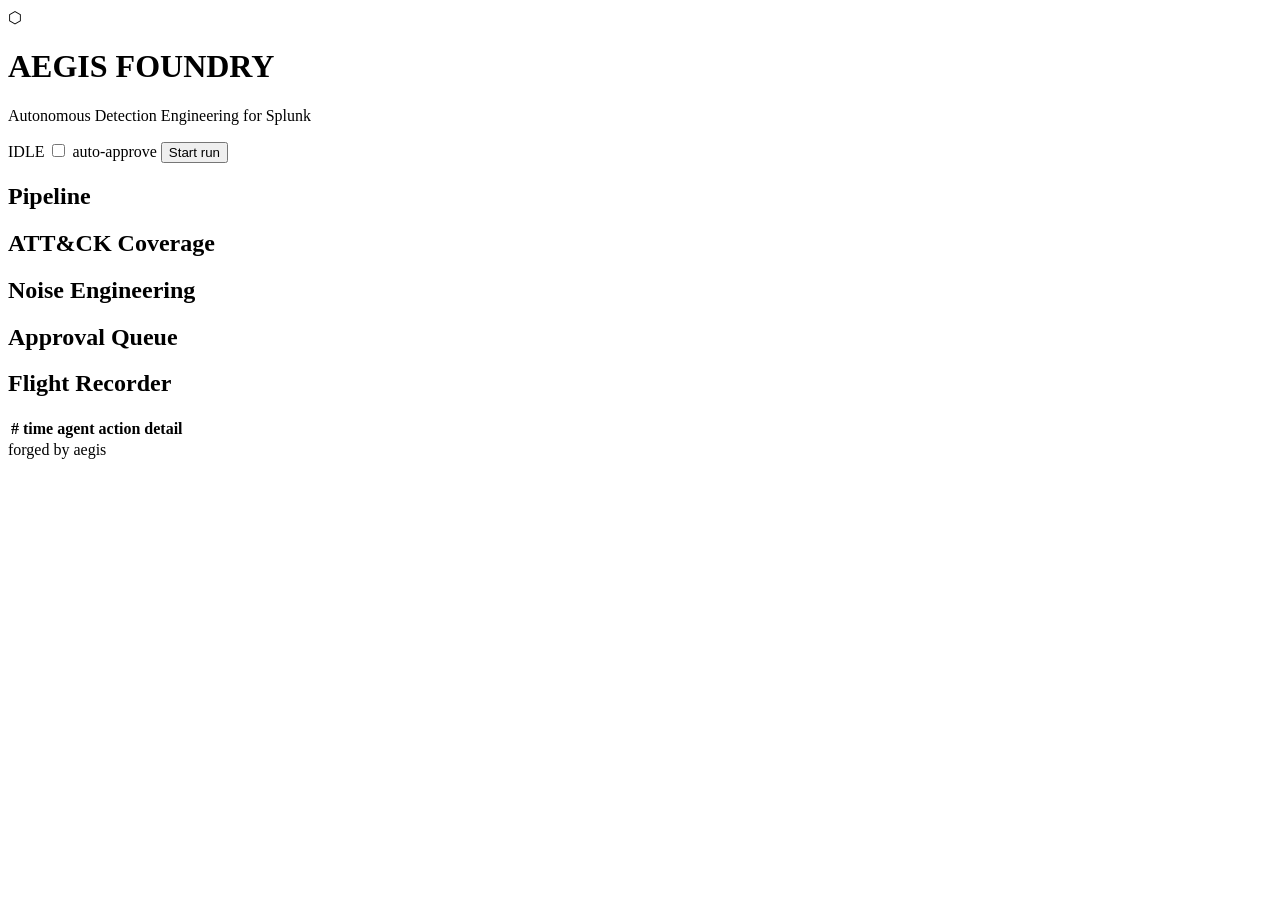
==== aegis_foundry/web/static/index.html @ c458eabd "Add web console, browser-based approvals, and Devpost submission kit - aegis-foundry ui: stdlib-only" ====
<!DOCTYPE html>
<html lang="en">
<head>
<meta charset="utf-8">
<meta name="viewport" content="width=device-width, initial-scale=1">
<title>Aegis Foundry — Detection Engineering Console</title>
<link rel="icon" href="data:,">
<link rel="stylesheet" href="/static/style.css">
</head>
<body>

<header class="topbar">
  <div class="brand">
    <span class="glyph" aria-hidden="true">&#x2B21;</span>
    <div class="brand-text">
      <h1>AEGIS FOUNDRY</h1>
      <p class="subtitle">Autonomous Detection Engineering for Splunk</p>
    </div>
  </div>
  <div class="topbar-controls">
    <span id="stage-indicator" class="stage-indicator" hidden></span>
    <span id="mode-pill" class="pill pill-idle">IDLE</span>
    <label class="check" for="auto-approve">
      <input type="checkbox" id="auto-approve"> auto-approve
    </label>
    <button type="button" id="start-run" class="btn btn-primary">Start run</button>
  </div>
</header>

<main class="layout">

  <section class="col-main">

    <section class="panel" id="panel-pipeline" aria-label="Pipeline">
      <div class="panel-head">
        <h2>Pipeline</h2>
        <span id="pipeline-run" class="panel-tag mono"></span>
      </div>
      <ol id="stepper" class="stepper"></ol>
    </section>

    <section class="panel" id="panel-coverage" aria-label="ATT&amp;CK Coverage">
      <div class="panel-head">
        <h2>ATT&amp;CK Coverage</h2>
      </div>
      <div id="coverage-cards" class="coverage-grid"></div>
    </section>

    <section class="panel" id="panel-noise" aria-label="Noise Engineering">
      <div class="panel-head">
        <h2>Noise Engineering</h2>
      </div>
      <div id="noise-chart" class="noise-wrap"></div>
    </section>

  </section>

  <aside class="col-side">

    <section class="panel" id="panel-approvals" aria-label="Approval queue">
      <div class="panel-head">
        <h2>Approval Queue</h2>
        <span id="approval-count" class="count-chip" hidden></span>
      </div>
      <div id="approval-cards" class="approval-list"></div>
    </section>

    <section class="panel" id="panel-flight" aria-label="Flight recorder">
      <div class="panel-head">
        <h2>Flight Recorder</h2>
        <span id="flight-live" class="live-dot" hidden>&#9679; live</span>
      </div>
      <table class="flight-table">
        <thead>
          <tr><th class="ft-seq">#</th><th class="ft-time">time</th><th>agent</th><th>action</th><th>detail</th></tr>
        </thead>
        <tbody id="flight-body"></tbody>
      </table>
    </section>

  </aside>

</main>

<footer class="footer">
  <div id="run-summary" class="run-summary"></div>
  <div class="footer-brand">forged by aegis</div>
</footer>

<div id="toasts" class="toasts" aria-live="polite"></div>

<script src="/static/app.js"></script>
</body>
</html>
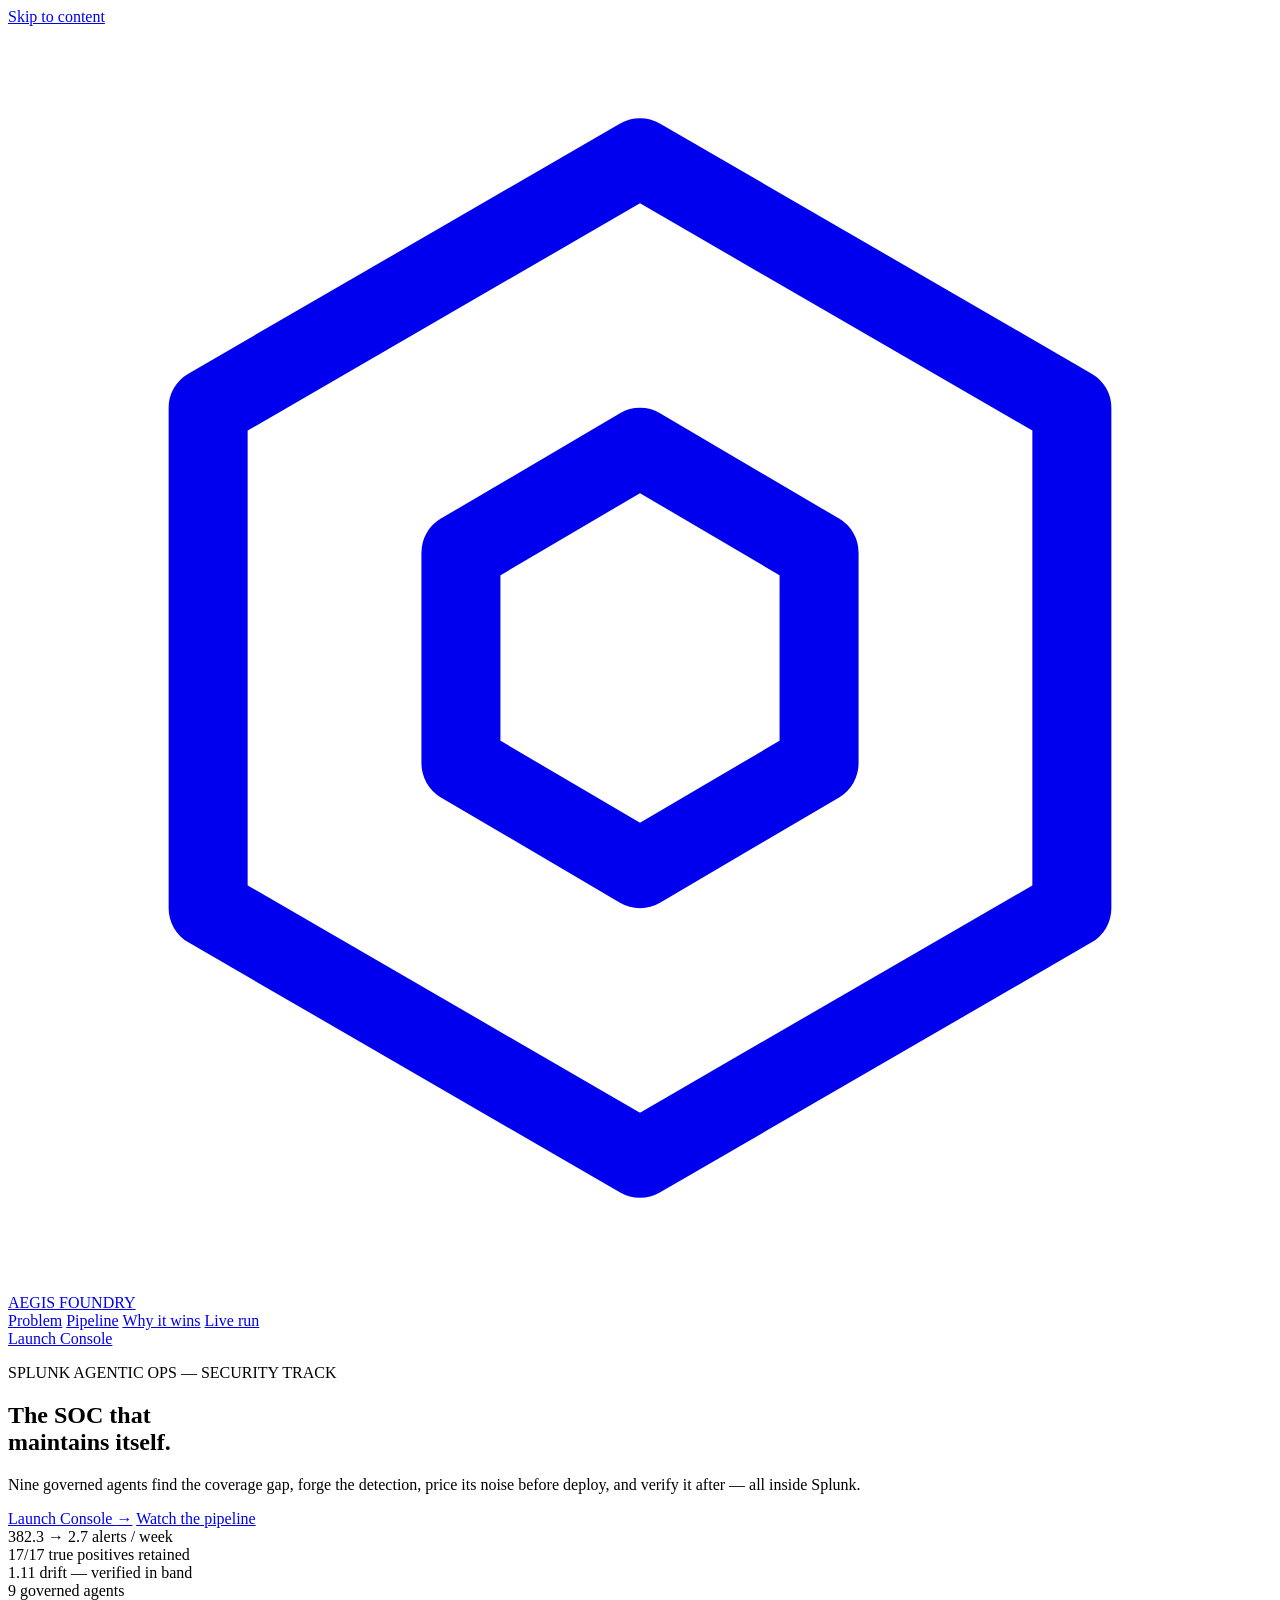
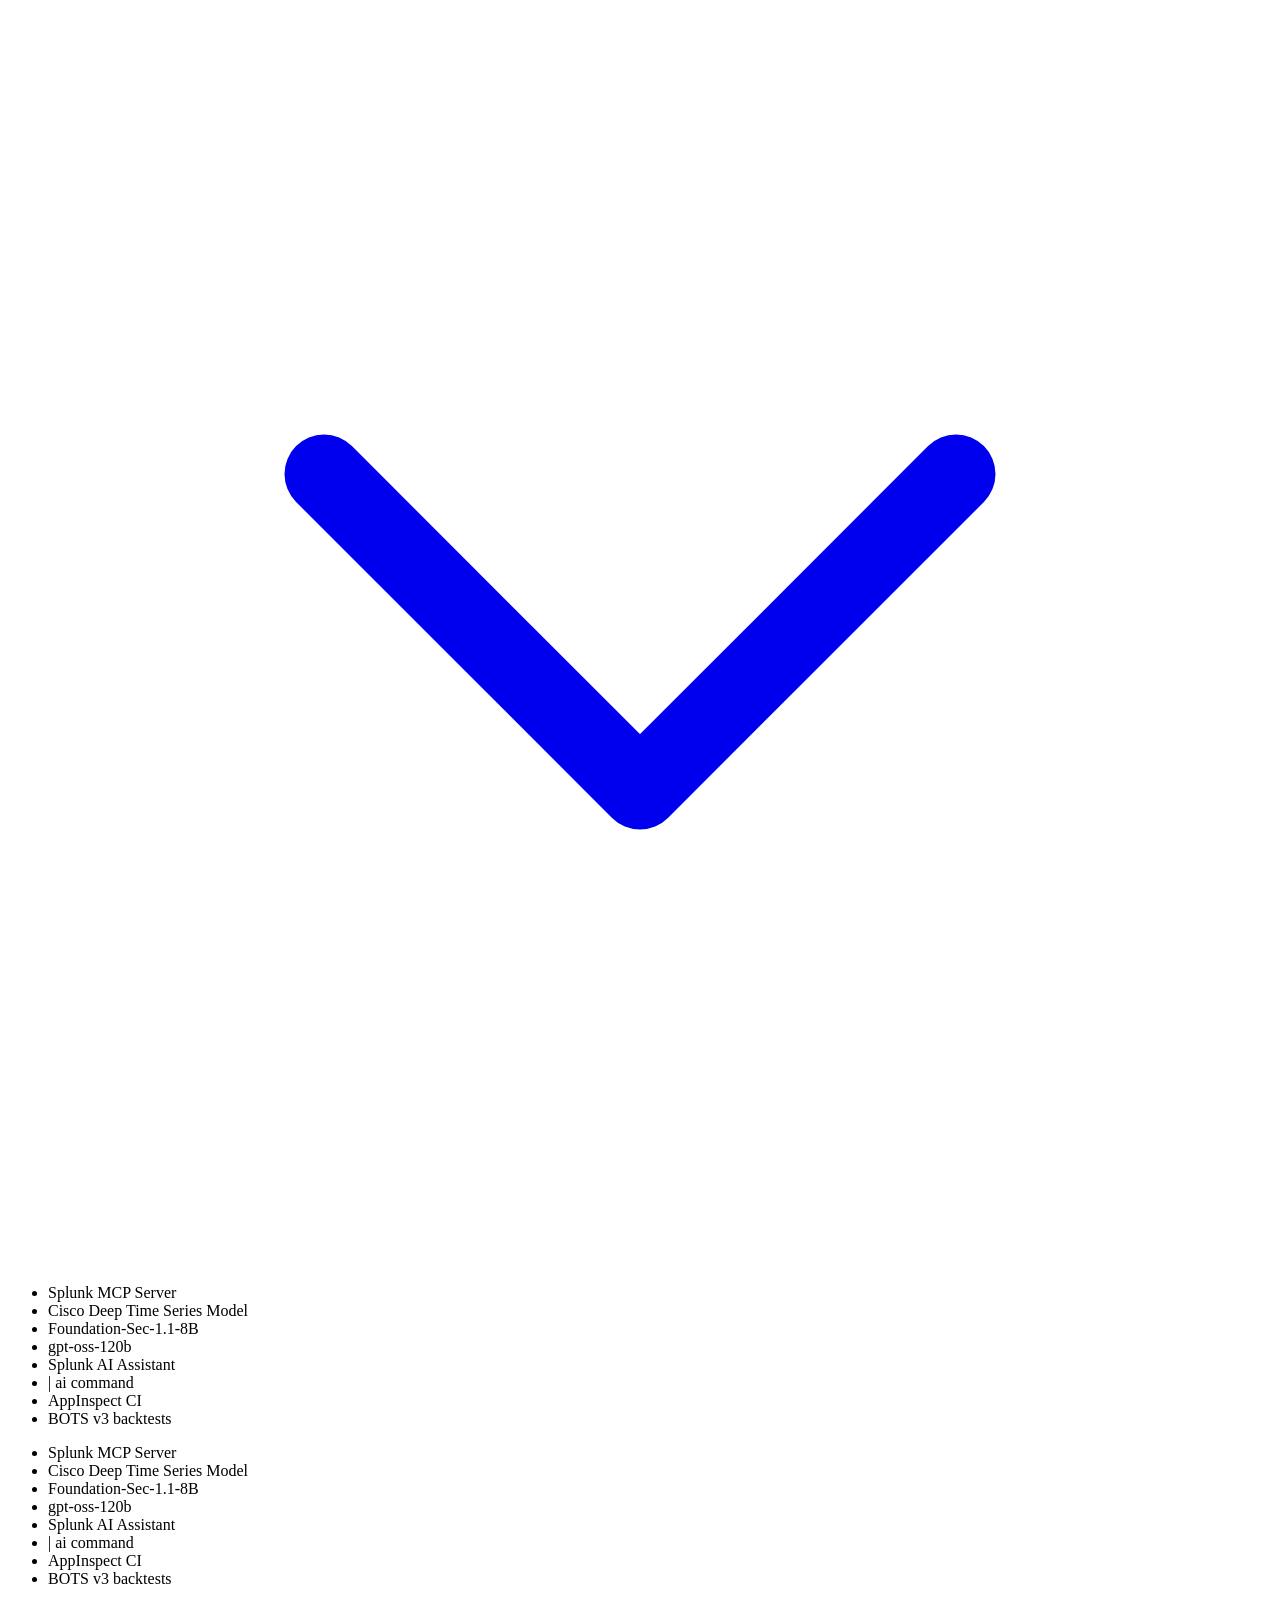
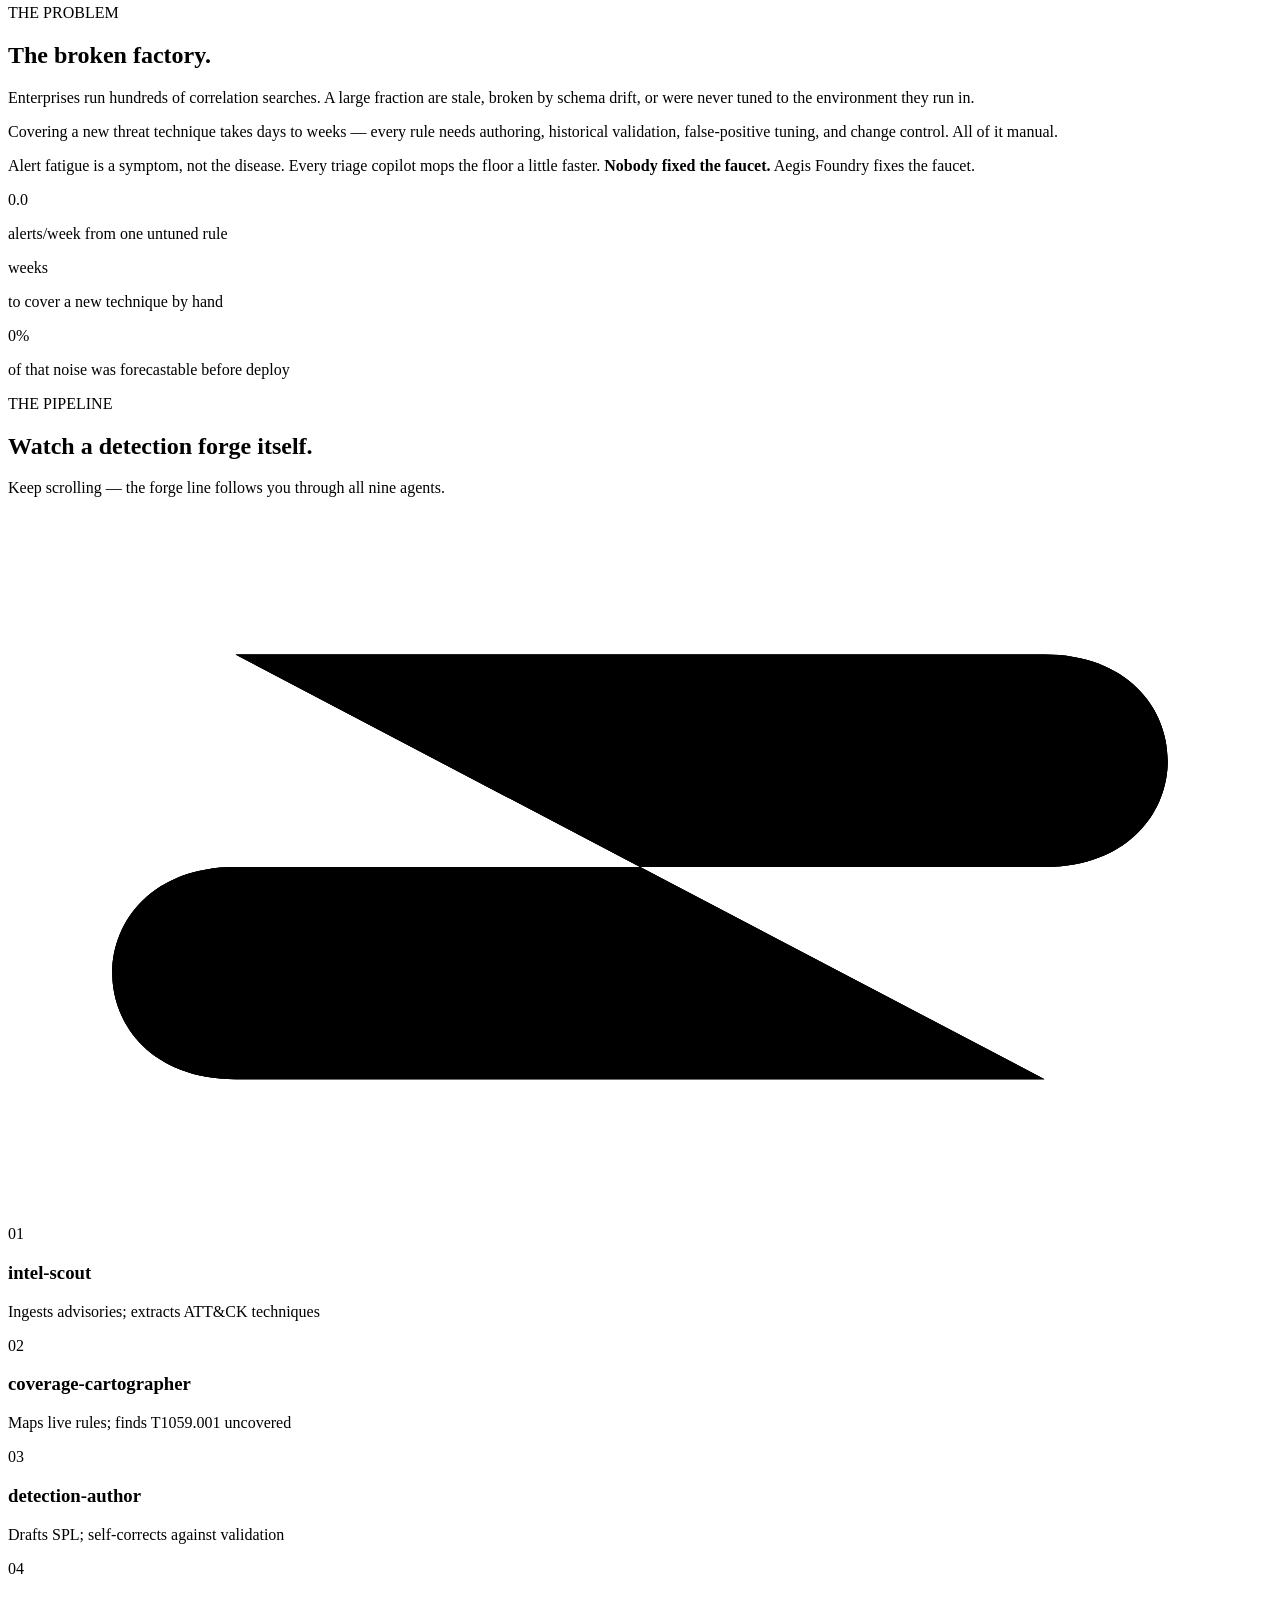
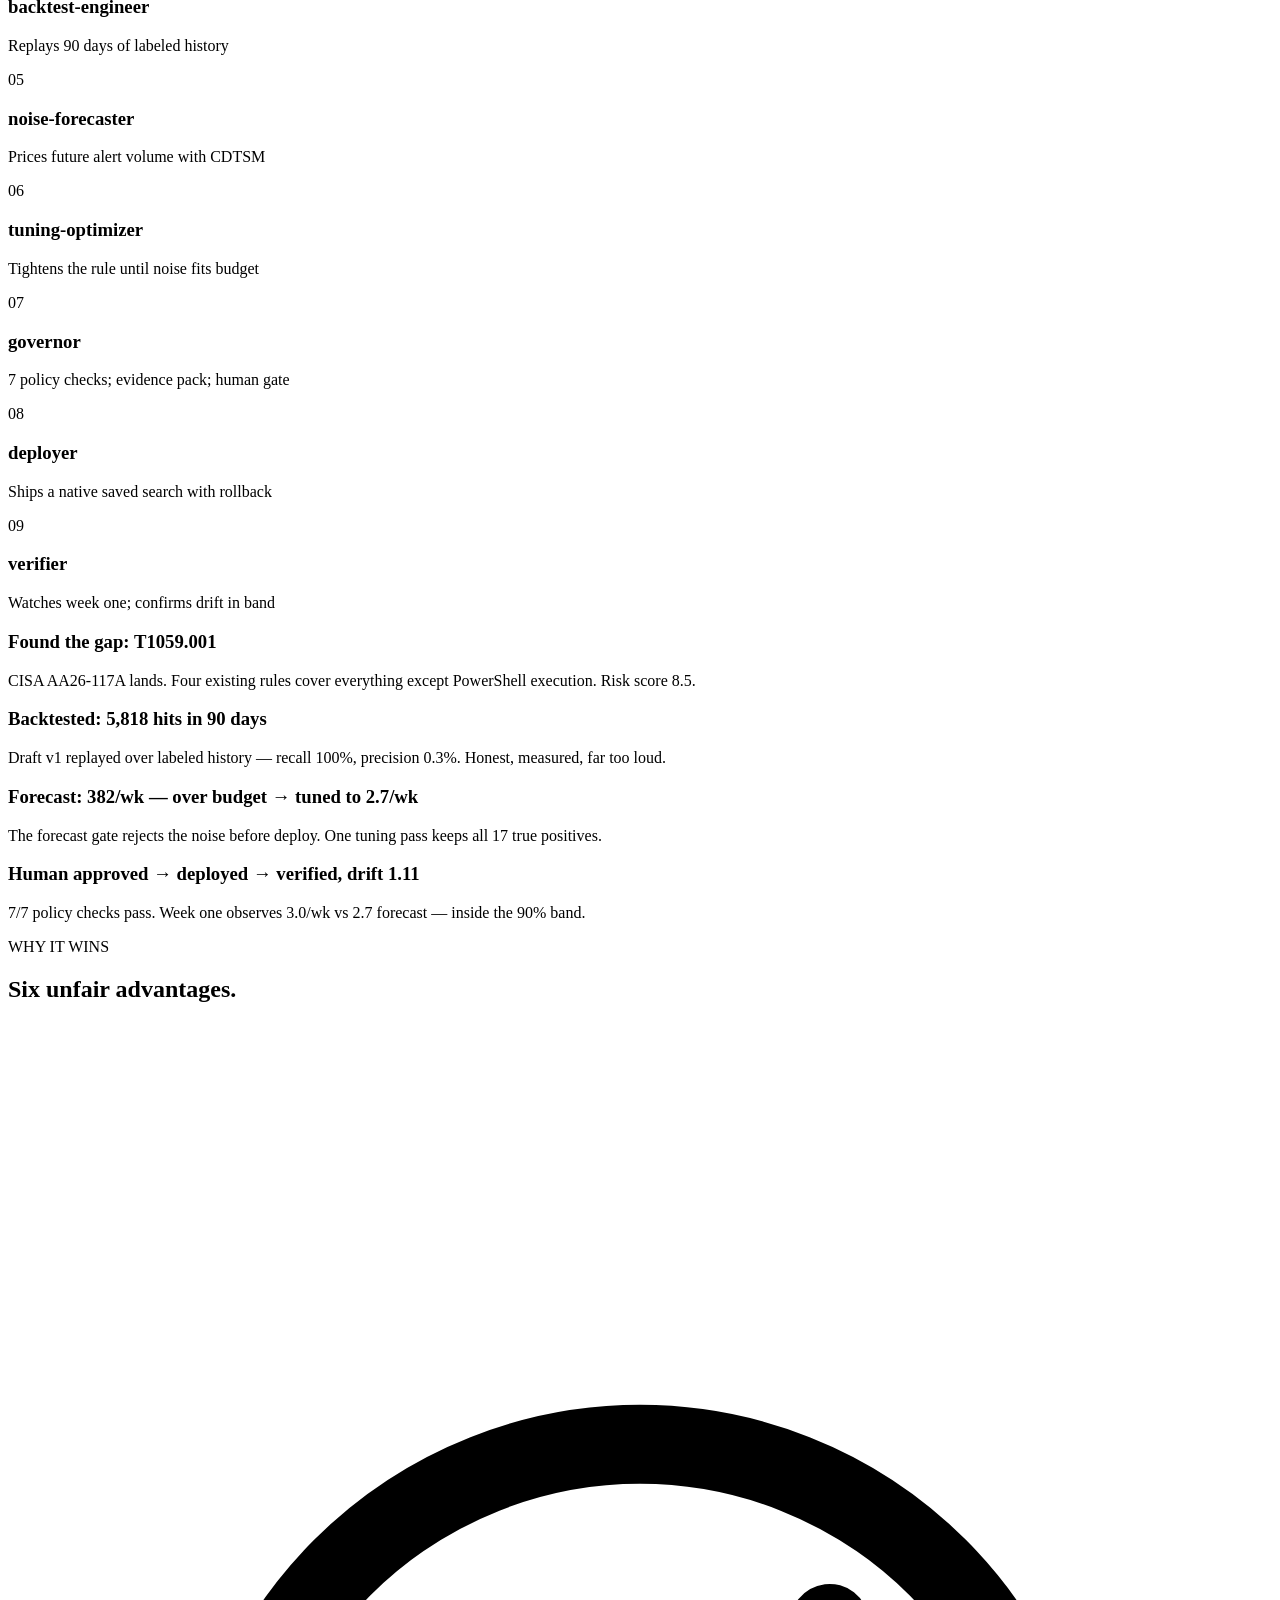
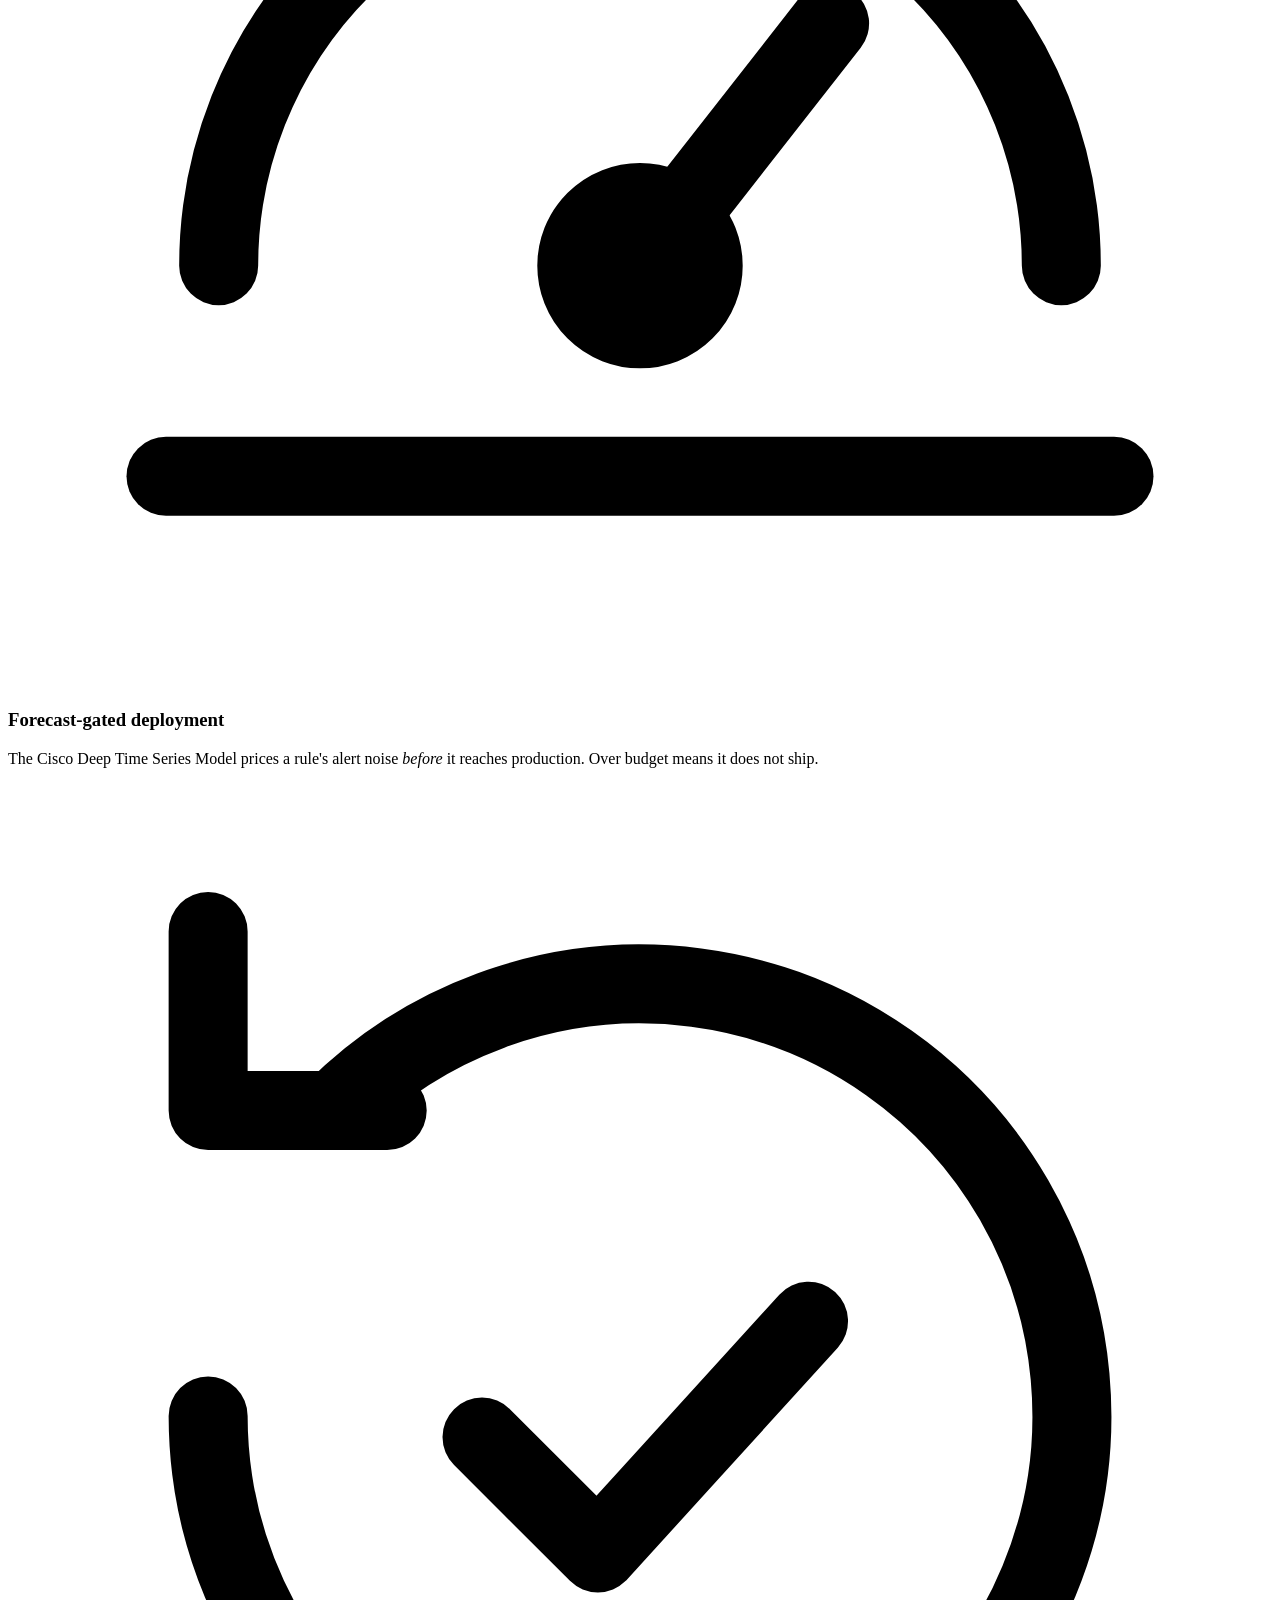
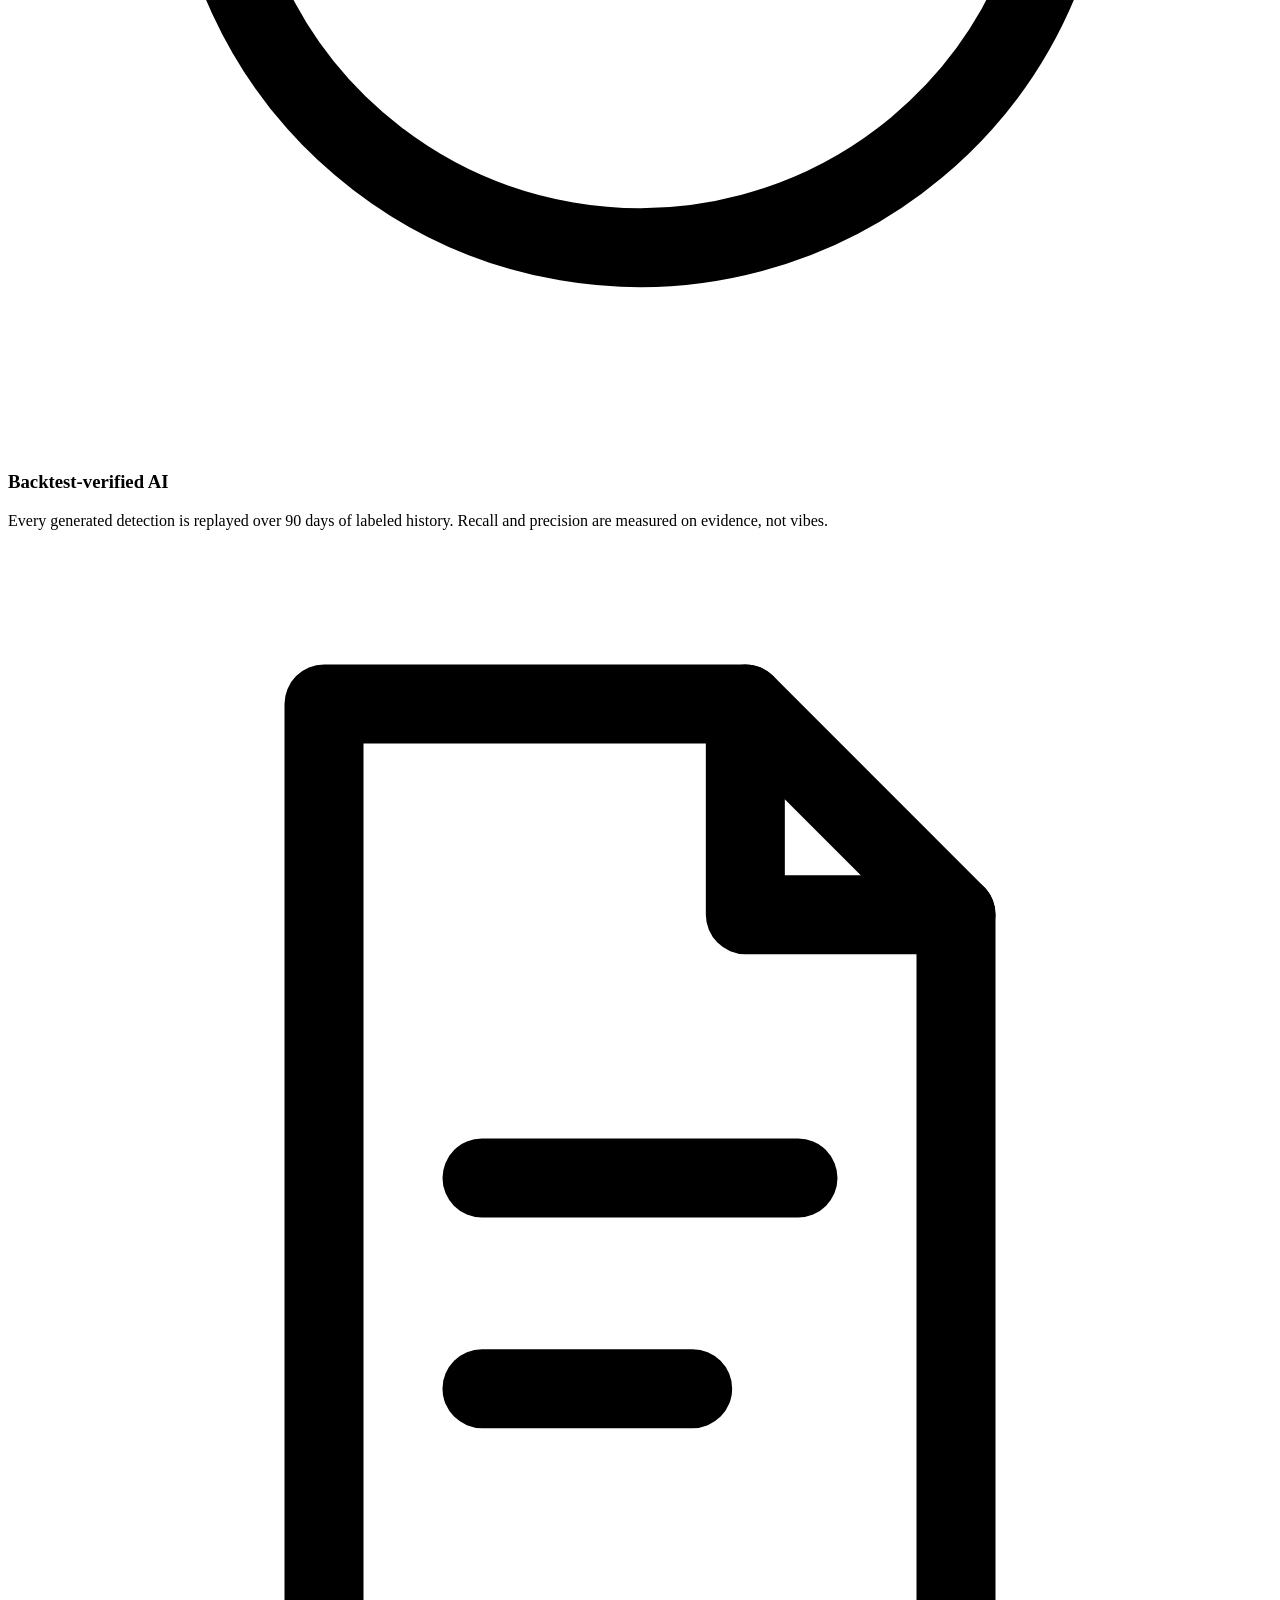
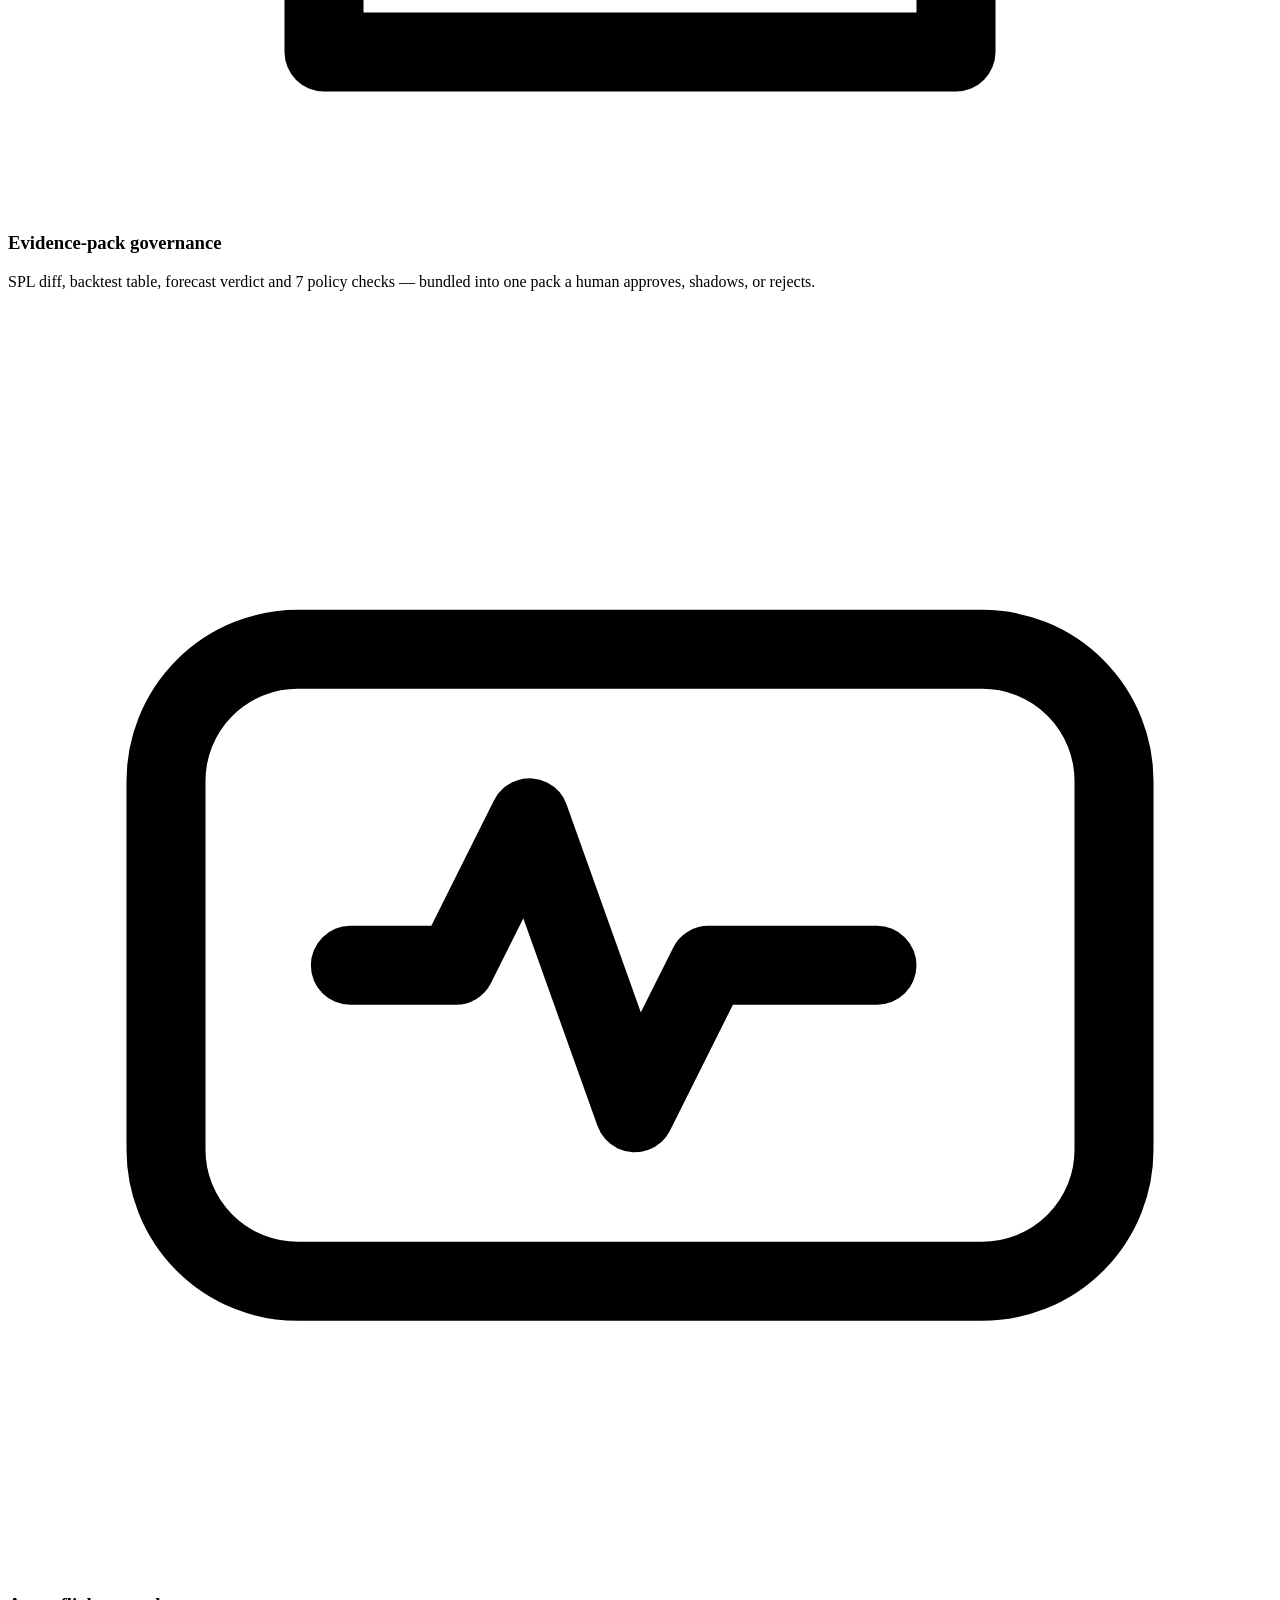
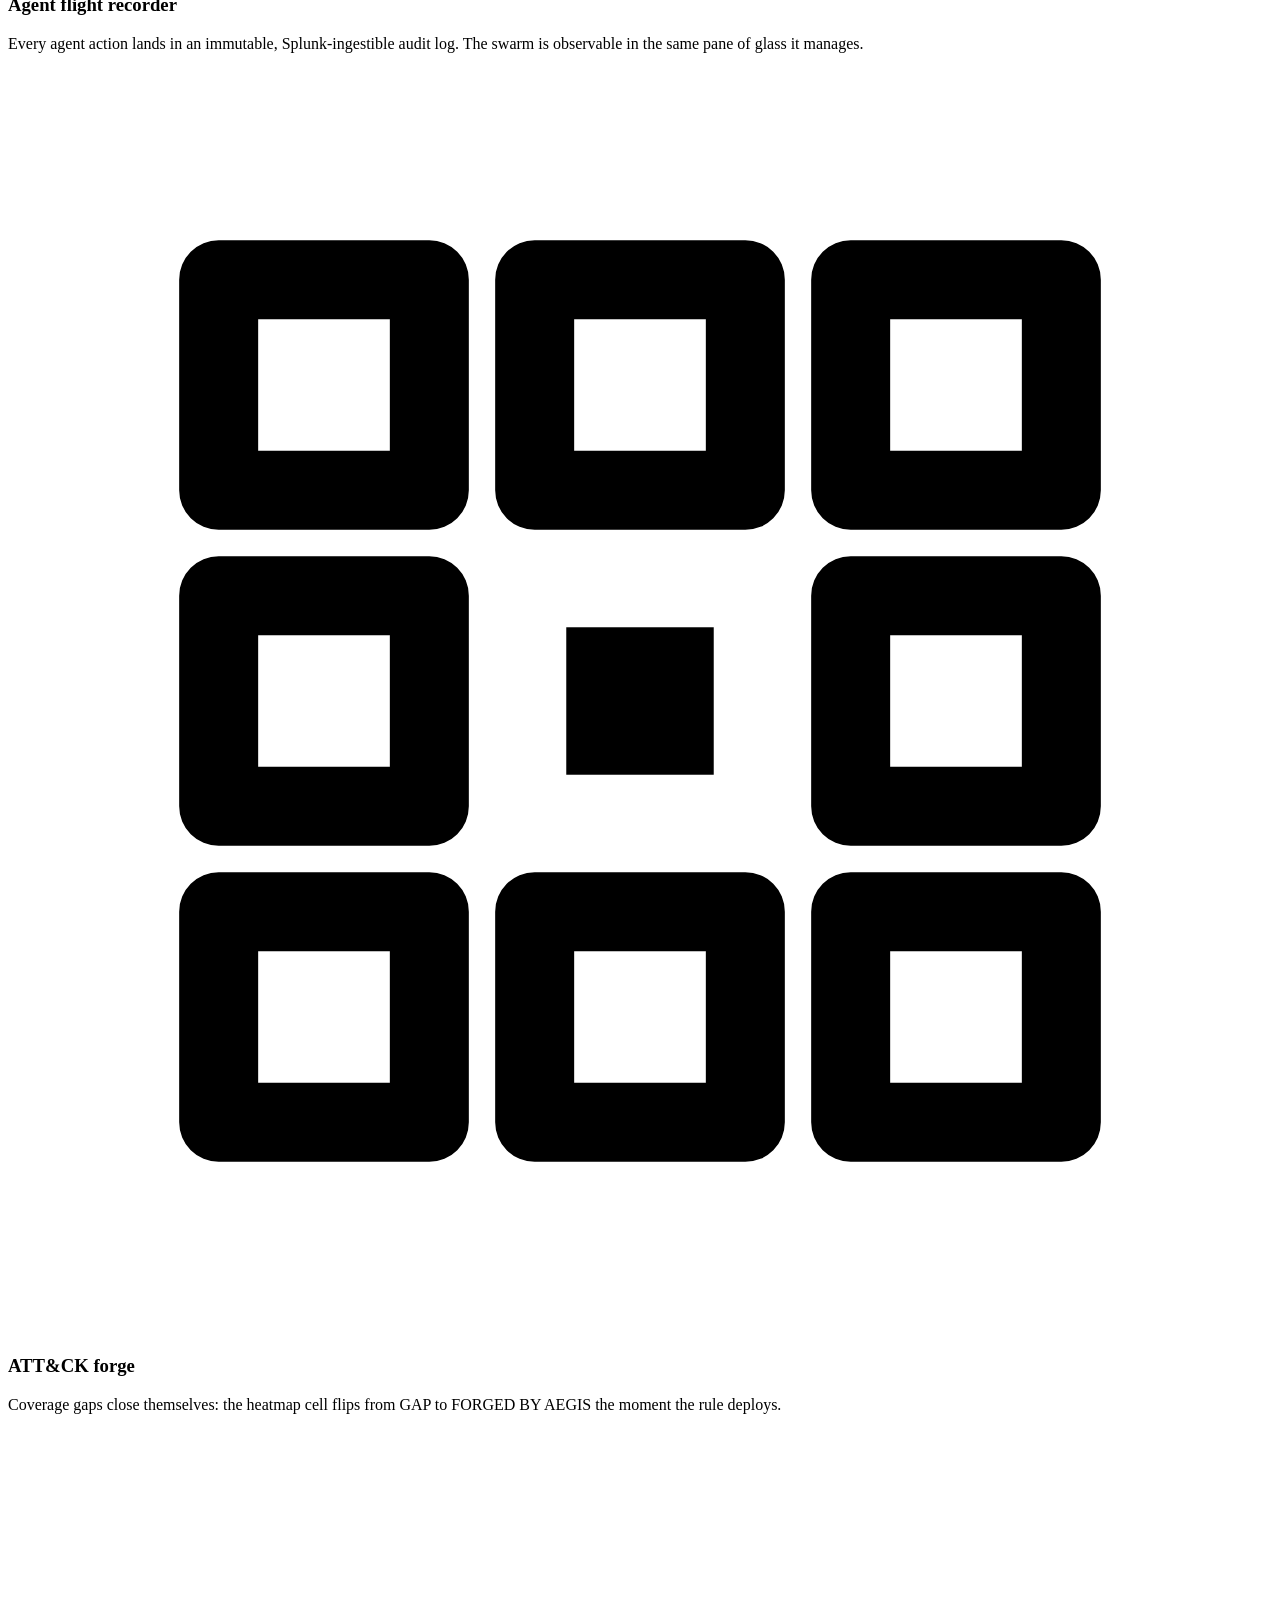
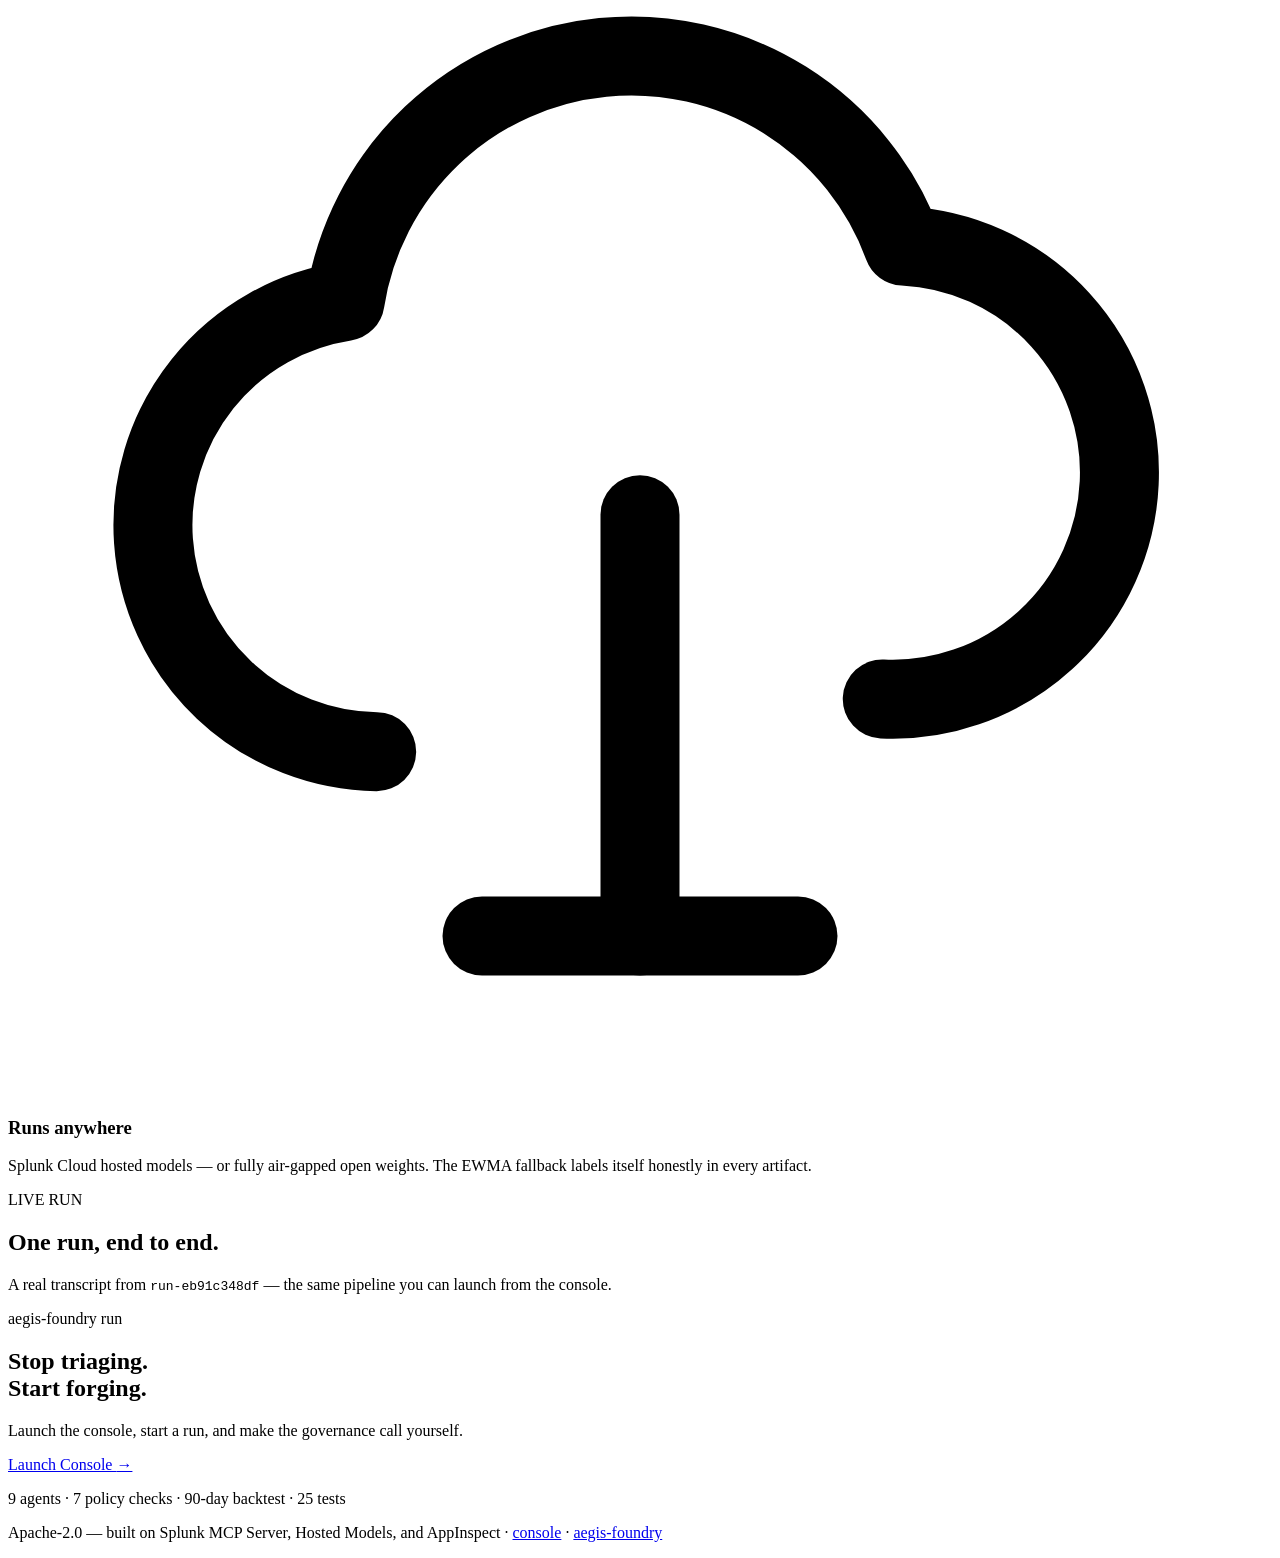
==== commit 05fd7a9b: "Add liquid-glass landing experience and split landing/console routes Build the premium scroll-reacti" ====
--- a/aegis_foundry/web/static/index.html
+++ b/aegis_foundry/web/static/index.html
@@ -1,94 +1,326 @@
-<!DOCTYPE html>
+<!doctype html>
 <html lang="en">
 <head>
-<meta charset="utf-8">
-<meta name="viewport" content="width=device-width, initial-scale=1">
-<title>Aegis Foundry — Detection Engineering Console</title>
-<link rel="icon" href="data:,">
-<link rel="stylesheet" href="/static/style.css">
+  <meta charset="utf-8" />
+  <meta name="viewport" content="width=device-width, initial-scale=1" />
+  <meta name="description" content="Aegis Foundry - the SOC that maintains itself. A nine-agent detection-engineering pipeline for Splunk: gap detection, authoring, backtest, noise forecast, tuning, governed deploy, post-deploy verification." />
+  <meta name="theme-color" content="#04060c" />
+  <title>Aegis Foundry &mdash; The SOC that maintains itself</title>
+  <link rel="stylesheet" href="/static/design-tokens.css?v=3" />
+  <link rel="stylesheet" href="/static/landing.css?v=3" />
+  <script src="/static/landing.js?v=3" defer></script>
 </head>
 <body>
-
-<header class="topbar">
-  <div class="brand">
-    <span class="glyph" aria-hidden="true">&#x2B21;</span>
-    <div class="brand-text">
-      <h1>AEGIS FOUNDRY</h1>
-      <p class="subtitle">Autonomous Detection Engineering for Splunk</p>
+  <a class="skip" href="#main">Skip to content</a>
+
+  <!-- Deep-space aurora canvas (decorative, parallaxed) -->
+  <div class="sky" aria-hidden="true">
+    <div class="sky-par" id="sky-par">
+      <div class="orb orb-brand"></div>
+      <div class="orb orb-cyan"></div>
+      <div class="orb orb-violet"></div>
+      <div class="dots"></div>
     </div>
   </div>
-  <div class="topbar-controls">
-    <span id="stage-indicator" class="stage-indicator" hidden></span>
-    <span id="mode-pill" class="pill pill-idle">IDLE</span>
-    <label class="check" for="auto-approve">
-      <input type="checkbox" id="auto-approve"> auto-approve
-    </label>
-    <button type="button" id="start-run" class="btn btn-primary">Start run</button>
-  </div>
-</header>
-
-<main class="layout">
-
-  <section class="col-main">
-
-    <section class="panel" id="panel-pipeline" aria-label="Pipeline">
-      <div class="panel-head">
-        <h2>Pipeline</h2>
-        <span id="pipeline-run" class="panel-tag mono"></span>
-      </div>
-      <ol id="stepper" class="stepper"></ol>
-    </section>
-
-    <section class="panel" id="panel-coverage" aria-label="ATT&amp;CK Coverage">
-      <div class="panel-head">
-        <h2>ATT&amp;CK Coverage</h2>
-      </div>
-      <div id="coverage-cards" class="coverage-grid"></div>
-    </section>
-
-    <section class="panel" id="panel-noise" aria-label="Noise Engineering">
-      <div class="panel-head">
-        <h2>Noise Engineering</h2>
-      </div>
-      <div id="noise-chart" class="noise-wrap"></div>
-    </section>
-
-  </section>
-
-  <aside class="col-side">
-
-    <section class="panel" id="panel-approvals" aria-label="Approval queue">
-      <div class="panel-head">
-        <h2>Approval Queue</h2>
-        <span id="approval-count" class="count-chip" hidden></span>
-      </div>
-      <div id="approval-cards" class="approval-list"></div>
-    </section>
-
-    <section class="panel" id="panel-flight" aria-label="Flight recorder">
-      <div class="panel-head">
-        <h2>Flight Recorder</h2>
-        <span id="flight-live" class="live-dot" hidden>&#9679; live</span>
-      </div>
-      <table class="flight-table">
-        <thead>
-          <tr><th class="ft-seq">#</th><th class="ft-time">time</th><th>agent</th><th>action</th><th>detail</th></tr>
-        </thead>
-        <tbody id="flight-body"></tbody>
-      </table>
-    </section>
-
-  </aside>
-
-</main>
-
-<footer class="footer">
-  <div id="run-summary" class="run-summary"></div>
-  <div class="footer-brand">forged by aegis</div>
-</footer>
-
-<div id="toasts" class="toasts" aria-live="polite"></div>
-
-<script src="/static/app.js"></script>
+
+  <!-- (1) Frosted pill nav, appears after 80px of scroll -->
+  <header class="nav-wrap">
+    <nav class="nav glass" id="nav" aria-label="Primary">
+      <a class="nav-brand" href="#top">
+        <svg class="nav-glyph" viewBox="0 0 24 24" fill="none" stroke="currentColor" stroke-width="1.5" stroke-linejoin="round" aria-hidden="true">
+          <path d="M12 2.5l8.2 4.75v9.5L12 21.5l-8.2-4.75v-9.5L12 2.5z" />
+          <path d="M12 8l3.4 2v4L12 16l-3.4-2v-4L12 8z" />
+        </svg>
+        <span>AEGIS FOUNDRY</span>
+      </a>
+      <div class="nav-links">
+        <a href="#problem">Problem</a>
+        <a href="#pipeline">Pipeline</a>
+        <a href="#why">Why it wins</a>
+        <a href="#run">Live run</a>
+      </div>
+      <a class="nav-cta" href="/console">Launch Console</a>
+    </nav>
+  </header>
+
+  <main id="main">
+
+    <!-- (2) HERO -->
+    <section class="hero" id="top" aria-label="Introduction">
+      <div class="hero-inner" data-stagger>
+        <p class="eyebrow-pill glass">SPLUNK AGENTIC OPS &mdash; SECURITY TRACK</p>
+        <h1 class="hero-h1">The SOC that<br /><span class="grad-text shimmer">maintains itself.</span></h1>
+        <p class="hero-sub">Nine governed agents find the coverage gap, forge the detection, price its noise before deploy, and verify it after &mdash; all inside Splunk.</p>
+        <div class="hero-ctas">
+          <a class="btn btn-primary" href="/console">Launch Console <span class="btn-arr">&rarr;</span></a>
+          <a class="btn btn-ghost glass" href="#pipeline">Watch the pipeline</a>
+        </div>
+        <div class="hero-strip-wrap">
+          <div class="hero-strip glass bob" role="list" aria-label="Headline results">
+            <div class="cell" role="listitem">
+              <span class="cell-v">382.3 <span class="arr">&rarr;</span> 2.7</span>
+              <span class="cell-l">alerts / week</span>
+            </div>
+            <div class="cell" role="listitem">
+              <span class="cell-v">17/17</span>
+              <span class="cell-l">true positives retained</span>
+            </div>
+            <div class="cell" role="listitem">
+              <span class="cell-v">1.11</span>
+              <span class="cell-l">drift &mdash; verified in band</span>
+            </div>
+            <div class="cell" role="listitem">
+              <span class="cell-v">9</span>
+              <span class="cell-l">governed agents</span>
+            </div>
+          </div>
+        </div>
+      </div>
+      <a class="hero-cue" href="#marquee" aria-label="Scroll to continue">
+        <svg viewBox="0 0 24 24" fill="none" stroke="currentColor" stroke-width="1.5" stroke-linecap="round" stroke-linejoin="round" aria-hidden="true"><path d="M6 9l6 6 6-6" /></svg>
+      </a>
+    </section>
+
+    <!-- (3) CAPABILITY MARQUEE -->
+    <section class="marquee-sec" id="marquee" aria-label="Built on">
+      <div class="marquee">
+        <div class="marquee-track">
+          <ul class="chips">
+            <li class="chip glass">Splunk MCP Server</li>
+            <li class="chip glass">Cisco Deep Time Series Model</li>
+            <li class="chip glass">Foundation-Sec-1.1-8B</li>
+            <li class="chip glass">gpt-oss-120b</li>
+            <li class="chip glass">Splunk AI Assistant</li>
+            <li class="chip glass">| ai command</li>
+            <li class="chip glass">AppInspect CI</li>
+            <li class="chip glass">BOTS v3 backtests</li>
+          </ul>
+          <ul class="chips" aria-hidden="true">
+            <li class="chip glass">Splunk MCP Server</li>
+            <li class="chip glass">Cisco Deep Time Series Model</li>
+            <li class="chip glass">Foundation-Sec-1.1-8B</li>
+            <li class="chip glass">gpt-oss-120b</li>
+            <li class="chip glass">Splunk AI Assistant</li>
+            <li class="chip glass">| ai command</li>
+            <li class="chip glass">AppInspect CI</li>
+            <li class="chip glass">BOTS v3 backtests</li>
+          </ul>
+        </div>
+      </div>
+    </section>
+
+    <!-- (4) PROBLEM -->
+    <section class="sec problem" id="problem">
+      <div class="sec-inner prob-grid">
+        <div class="prob-copy reveal" data-stagger>
+          <p class="eyebrow">THE PROBLEM</p>
+          <h2 class="sec-h2">The broken factory.</h2>
+          <p>Enterprises run hundreds of correlation searches. A large fraction are stale, broken by schema drift, or were never tuned to the environment they run in.</p>
+          <p>Covering a new threat technique takes days to weeks &mdash; every rule needs authoring, historical validation, false-positive tuning, and change control. All of it manual.</p>
+          <p class="prob-punch">Alert fatigue is a symptom, not the disease. Every triage copilot mops the floor a little faster. <strong>Nobody fixed the faucet.</strong> Aegis Foundry fixes the faucet.</p>
+        </div>
+        <div class="prob-panel glass reveal" id="metrics">
+          <div class="metric">
+            <div class="metric-num"><span data-count-from="0" data-count-to="382.3" data-decimals="1">0.0</span></div>
+            <p class="metric-label">alerts/week from one untuned rule</p>
+          </div>
+          <div class="metric">
+            <div class="metric-num metric-word">weeks</div>
+            <p class="metric-label">to cover a new technique by hand</p>
+          </div>
+          <div class="metric">
+            <div class="metric-num"><span data-count-from="0" data-count-to="100" data-decimals="0" data-suffix="%">0%</span></div>
+            <p class="metric-label">of that noise was forecastable before deploy</p>
+          </div>
+        </div>
+      </div>
+    </section>
+
+    <!-- (5) PIPELINE SCRUB -->
+    <section class="pipe-track" id="pipeline">
+      <div class="pipe-stage" id="pipe-stage">
+        <div class="pipe-head reveal">
+          <p class="eyebrow">THE PIPELINE</p>
+          <h2 class="sec-h2">Watch a detection forge itself.</h2>
+          <p class="pipe-hint">Keep scrolling &mdash; the forge line follows you through all nine agents.</p>
+        </div>
+        <div class="pipe-body">
+          <div class="pipe-board">
+            <div class="pipe-board-inner">
+              <svg class="forge" viewBox="0 0 1000 560" preserveAspectRatio="xMidYMid meet" aria-hidden="true" focusable="false">
+                <defs>
+                  <linearGradient id="forge-grad" x1="0" y1="0" x2="1" y2="1">
+                    <stop offset="0" stop-color="#ff5722" />
+                    <stop offset="0.5" stop-color="#41d1ff" />
+                    <stop offset="1" stop-color="#8b7bff" />
+                  </linearGradient>
+                </defs>
+                <path class="forge-rail" d="M180 112 L500 112 L820 112 C950 112 950 280 820 280 L500 280 L180 280 C50 280 50 448 180 448 L500 448 L820 448" />
+                <path class="forge-glow" id="forge-glow" d="M180 112 L500 112 L820 112 C950 112 950 280 820 280 L500 280 L180 280 C50 280 50 448 180 448 L500 448 L820 448" />
+                <path class="forge-line" id="forge-line" d="M180 112 L500 112 L820 112 C950 112 950 280 820 280 L500 280 L180 280 C50 280 50 448 180 448 L500 448 L820 448" />
+              </svg>
+
+              <div class="pipe-node glass" style="--x:18%;--y:20%">
+                <span class="pn-num">01</span>
+                <h3 class="pn-name">intel-scout</h3>
+                <p class="pn-role">Ingests advisories; extracts ATT&amp;CK techniques</p>
+              </div>
+              <div class="pipe-node glass" style="--x:50%;--y:20%">
+                <span class="pn-num">02</span>
+                <h3 class="pn-name">coverage-cartographer</h3>
+                <p class="pn-role">Maps live rules; finds T1059.001 uncovered</p>
+              </div>
+              <div class="pipe-node glass" style="--x:82%;--y:20%">
+                <span class="pn-num">03</span>
+                <h3 class="pn-name">detection-author</h3>
+                <p class="pn-role">Drafts SPL; self-corrects against validation</p>
+              </div>
+              <div class="pipe-node glass" style="--x:82%;--y:50%">
+                <span class="pn-num">04</span>
+                <h3 class="pn-name">backtest-engineer</h3>
+                <p class="pn-role">Replays 90 days of labeled history</p>
+              </div>
+              <div class="pipe-node glass" style="--x:50%;--y:50%">
+                <span class="pn-num">05</span>
+                <h3 class="pn-name">noise-forecaster</h3>
+                <p class="pn-role">Prices future alert volume with CDTSM</p>
+              </div>
+              <div class="pipe-node glass" style="--x:18%;--y:50%">
+                <span class="pn-num">06</span>
+                <h3 class="pn-name">tuning-optimizer</h3>
+                <p class="pn-role">Tightens the rule until noise fits budget</p>
+              </div>
+              <div class="pipe-node glass" style="--x:18%;--y:80%">
+                <span class="pn-num">07</span>
+                <h3 class="pn-name">governor</h3>
+                <p class="pn-role">7 policy checks; evidence pack; human gate</p>
+              </div>
+              <div class="pipe-node glass" style="--x:50%;--y:80%">
+                <span class="pn-num">08</span>
+                <h3 class="pn-name">deployer</h3>
+                <p class="pn-role">Ships a native saved search with rollback</p>
+              </div>
+              <div class="pipe-node glass" style="--x:82%;--y:80%">
+                <span class="pn-num">09</span>
+                <h3 class="pn-name">verifier</h3>
+                <p class="pn-role">Watches week one; confirms drift in band</p>
+              </div>
+            </div>
+          </div>
+
+          <aside class="pipe-cap glass">
+            <div class="cap on">
+              <h3>Found the gap: T1059.001</h3>
+              <p>CISA AA26-117A lands. Four existing rules cover everything except PowerShell execution. Risk score 8.5.</p>
+            </div>
+            <div class="cap">
+              <h3>Backtested: 5,818 hits in 90 days</h3>
+              <p>Draft v1 replayed over labeled history &mdash; recall 100%, precision 0.3%. Honest, measured, far too loud.</p>
+            </div>
+            <div class="cap">
+              <h3>Forecast: 382/wk &mdash; over budget &rarr; tuned to 2.7/wk</h3>
+              <p>The forecast gate rejects the noise before deploy. One tuning pass keeps all 17 true positives.</p>
+            </div>
+            <div class="cap">
+              <h3>Human approved &rarr; deployed &rarr; verified, drift 1.11</h3>
+              <p>7/7 policy checks pass. Week one observes 3.0/wk vs 2.7 forecast &mdash; inside the 90% band.</p>
+            </div>
+          </aside>
+        </div>
+      </div>
+    </section>
+
+    <!-- (6) USP GRID -->
+    <section class="sec why" id="why">
+      <div class="sec-inner">
+        <div class="why-head reveal" data-stagger>
+          <p class="eyebrow">WHY IT WINS</p>
+          <h2 class="sec-h2">Six unfair advantages.</h2>
+        </div>
+        <div class="usps" id="usps" data-stagger>
+          <article class="usp glass">
+            <div class="usp-icon" aria-hidden="true">
+              <svg viewBox="0 0 24 24" fill="none" stroke="currentColor" stroke-width="1.5" stroke-linecap="round" stroke-linejoin="round"><path d="M4 16a8 8 0 0 1 16 0" /><path d="M12 16l3.6-4.6" /><circle cx="12" cy="16" r="1.2" /><path d="M3 20h18" /></svg>
+            </div>
+            <h3>Forecast-gated deployment</h3>
+            <p>The Cisco Deep Time Series Model prices a rule's alert noise <em>before</em> it reaches production. Over budget means it does not ship.</p>
+          </article>
+          <article class="usp glass">
+            <div class="usp-icon" aria-hidden="true">
+              <svg viewBox="0 0 24 24" fill="none" stroke="currentColor" stroke-width="1.5" stroke-linecap="round" stroke-linejoin="round"><path d="M3.8 12a8.2 8.2 0 1 0 2.4-5.8" /><path d="M3.8 2.8v3.4h3.4" /><path d="M9 12.4l2.2 2.2 4-4.4" /></svg>
+            </div>
+            <h3>Backtest-verified AI</h3>
+            <p>Every generated detection is replayed over 90 days of labeled history. Recall and precision are measured on evidence, not vibes.</p>
+          </article>
+          <article class="usp glass">
+            <div class="usp-icon" aria-hidden="true">
+              <svg viewBox="0 0 24 24" fill="none" stroke="currentColor" stroke-width="1.5" stroke-linecap="round" stroke-linejoin="round"><path d="M6 3h8l4 4v14H6z" /><path d="M14 3v4h4" /><path d="M9 12h6" /><path d="M9 16h4" /></svg>
+            </div>
+            <h3>Evidence-pack governance</h3>
+            <p>SPL diff, backtest table, forecast verdict and 7 policy checks &mdash; bundled into one pack a human approves, shadows, or rejects.</p>
+          </article>
+          <article class="usp glass">
+            <div class="usp-icon" aria-hidden="true">
+              <svg viewBox="0 0 24 24" fill="none" stroke="currentColor" stroke-width="1.5" stroke-linecap="round" stroke-linejoin="round"><rect x="3" y="6.5" width="18" height="12" rx="2.5" /><path d="M6.5 12.5h2l1.4-2.8 2 5.6 1.4-2.8h3.2" /></svg>
+            </div>
+            <h3>Agent flight recorder</h3>
+            <p>Every agent action lands in an immutable, Splunk-ingestible audit log. The swarm is observable in the same pane of glass it manages.</p>
+          </article>
+          <article class="usp glass">
+            <div class="usp-icon" aria-hidden="true">
+              <svg viewBox="0 0 24 24" fill="none" stroke="currentColor" stroke-width="1.5" stroke-linejoin="round"><path d="M4 4h4v4H4z" /><path d="M10 4h4v4h-4z" /><path d="M16 4h4v4h-4z" /><path d="M4 10h4v4H4z" /><path d="M16 10h4v4h-4z" /><path d="M4 16h4v4H4z" /><path d="M10 16h4v4h-4z" /><path d="M16 16h4v4h-4z" /><rect x="10.6" y="10.6" width="2.8" height="2.8" fill="currentColor" stroke="none" /></svg>
+            </div>
+            <h3>ATT&amp;CK forge</h3>
+            <p>Coverage gaps close themselves: the heatmap cell flips from GAP to <span class="forged">FORGED BY AEGIS</span> the moment the rule deploys.</p>
+          </article>
+          <article class="usp glass">
+            <div class="usp-icon" aria-hidden="true">
+              <svg viewBox="0 0 24 24" fill="none" stroke="currentColor" stroke-width="1.5" stroke-linecap="round" stroke-linejoin="round"><path d="M7 17.5a4.3 4.3 0 0 1-.6-8.55A5.5 5.5 0 0 1 17 7.9a4.3 4.3 0 0 1-.4 8.6" /><path d="M12 13v8" /><path d="M9 21h6" /></svg>
+            </div>
+            <h3>Runs anywhere</h3>
+            <p>Splunk Cloud hosted models &mdash; or fully air-gapped open weights. The EWMA fallback labels itself honestly in every artifact.</p>
+          </article>
+        </div>
+      </div>
+    </section>
+
+    <!-- (7) LIVE TERMINAL -->
+    <section class="sec run" id="run">
+      <div class="sec-inner">
+        <div class="run-head reveal" data-stagger>
+          <p class="eyebrow">LIVE RUN</p>
+          <h2 class="sec-h2">One run, end to end.</h2>
+          <p class="run-sub">A real transcript from <code>run-eb91c348df</code> &mdash; the same pipeline you can launch from the console.</p>
+        </div>
+        <div class="term glass reveal" id="terminal">
+          <div class="term-bar">
+            <span class="dot dot-r" aria-hidden="true"></span>
+            <span class="dot dot-y" aria-hidden="true"></span>
+            <span class="dot dot-g" aria-hidden="true"></span>
+            <span class="term-title">aegis-foundry run</span>
+          </div>
+          <div class="term-body" id="term-body" aria-label="Pipeline run transcript">
+            <noscript><span class="t-dim">JavaScript is off &mdash; run `aegis-foundry ui` and open /console for the live experience.</span></noscript>
+          </div>
+        </div>
+      </div>
+    </section>
+
+    <!-- (8) FINALE -->
+    <section class="sec finale" id="launch">
+      <div class="sec-inner">
+        <div class="monolith glass reveal" data-stagger>
+          <h2 class="finale-h2">Stop triaging.<br /><span class="grad-text shimmer">Start forging.</span></h2>
+          <p class="finale-sub">Launch the console, start a run, and make the governance call yourself.</p>
+          <a class="btn btn-primary btn-big" href="/console">Launch Console <span class="btn-arr">&rarr;</span></a>
+          <p class="finale-meta">9 agents &middot; 7 policy checks &middot; 90-day backtest &middot; 25 tests</p>
+        </div>
+      </div>
+    </section>
+  </main>
+
+  <footer class="foot">
+    <p>Apache-2.0 &mdash; built on Splunk MCP Server, Hosted Models, and AppInspect &middot; <a href="/console">console</a> &middot; <a href="/">aegis-foundry</a></p>
+  </footer>
 </body>
 </html>
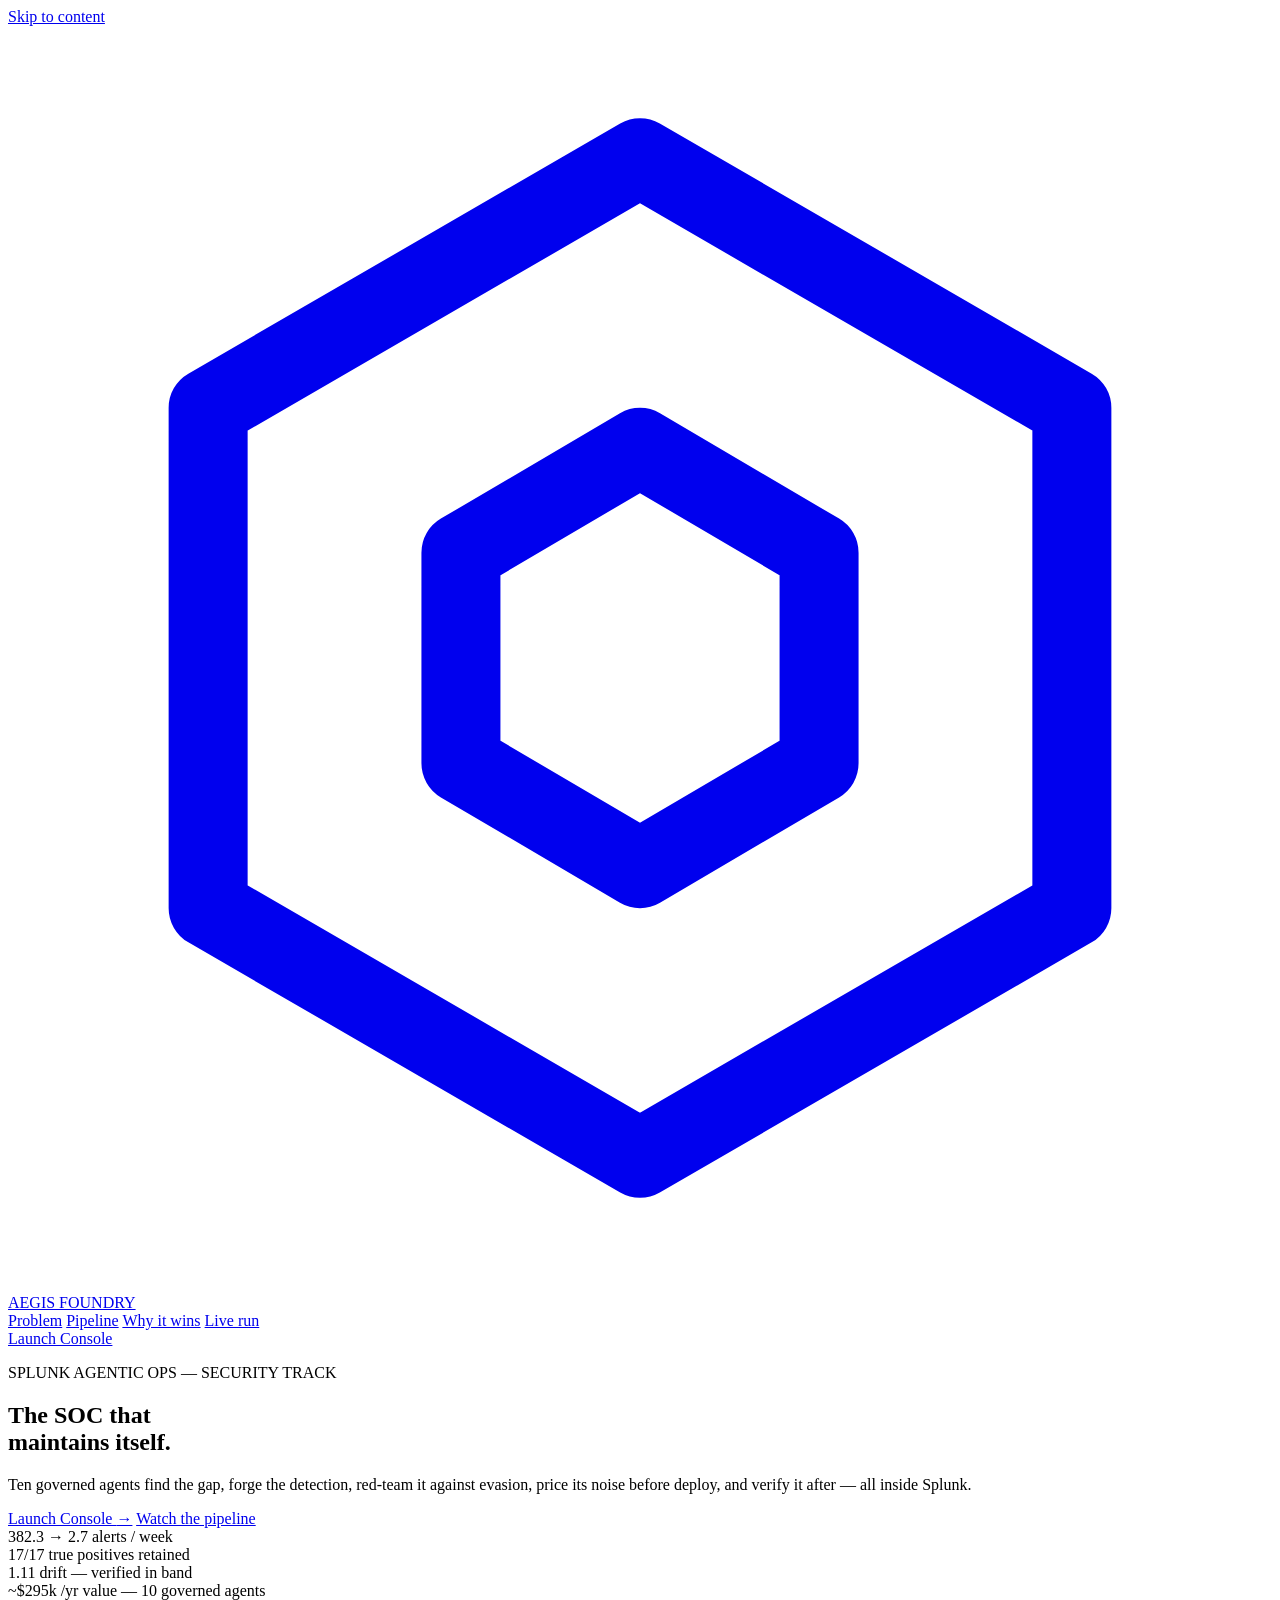
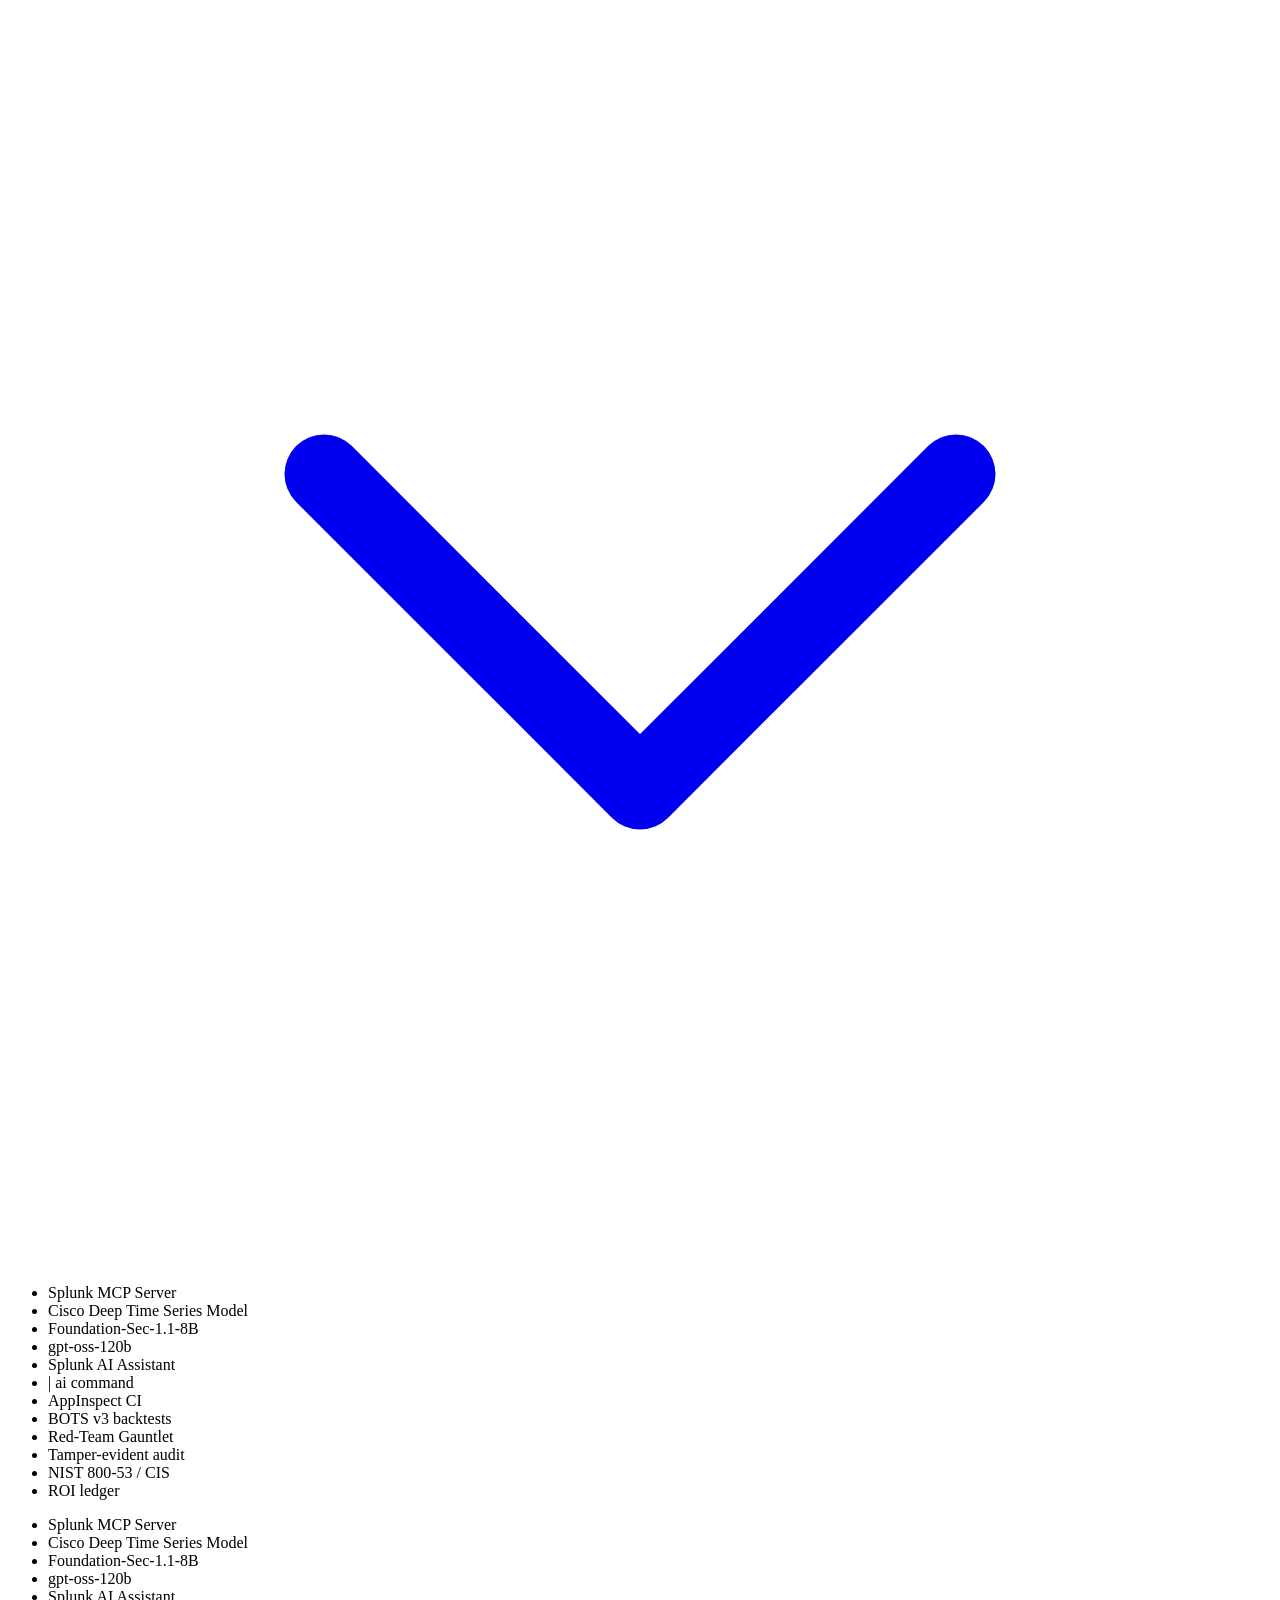
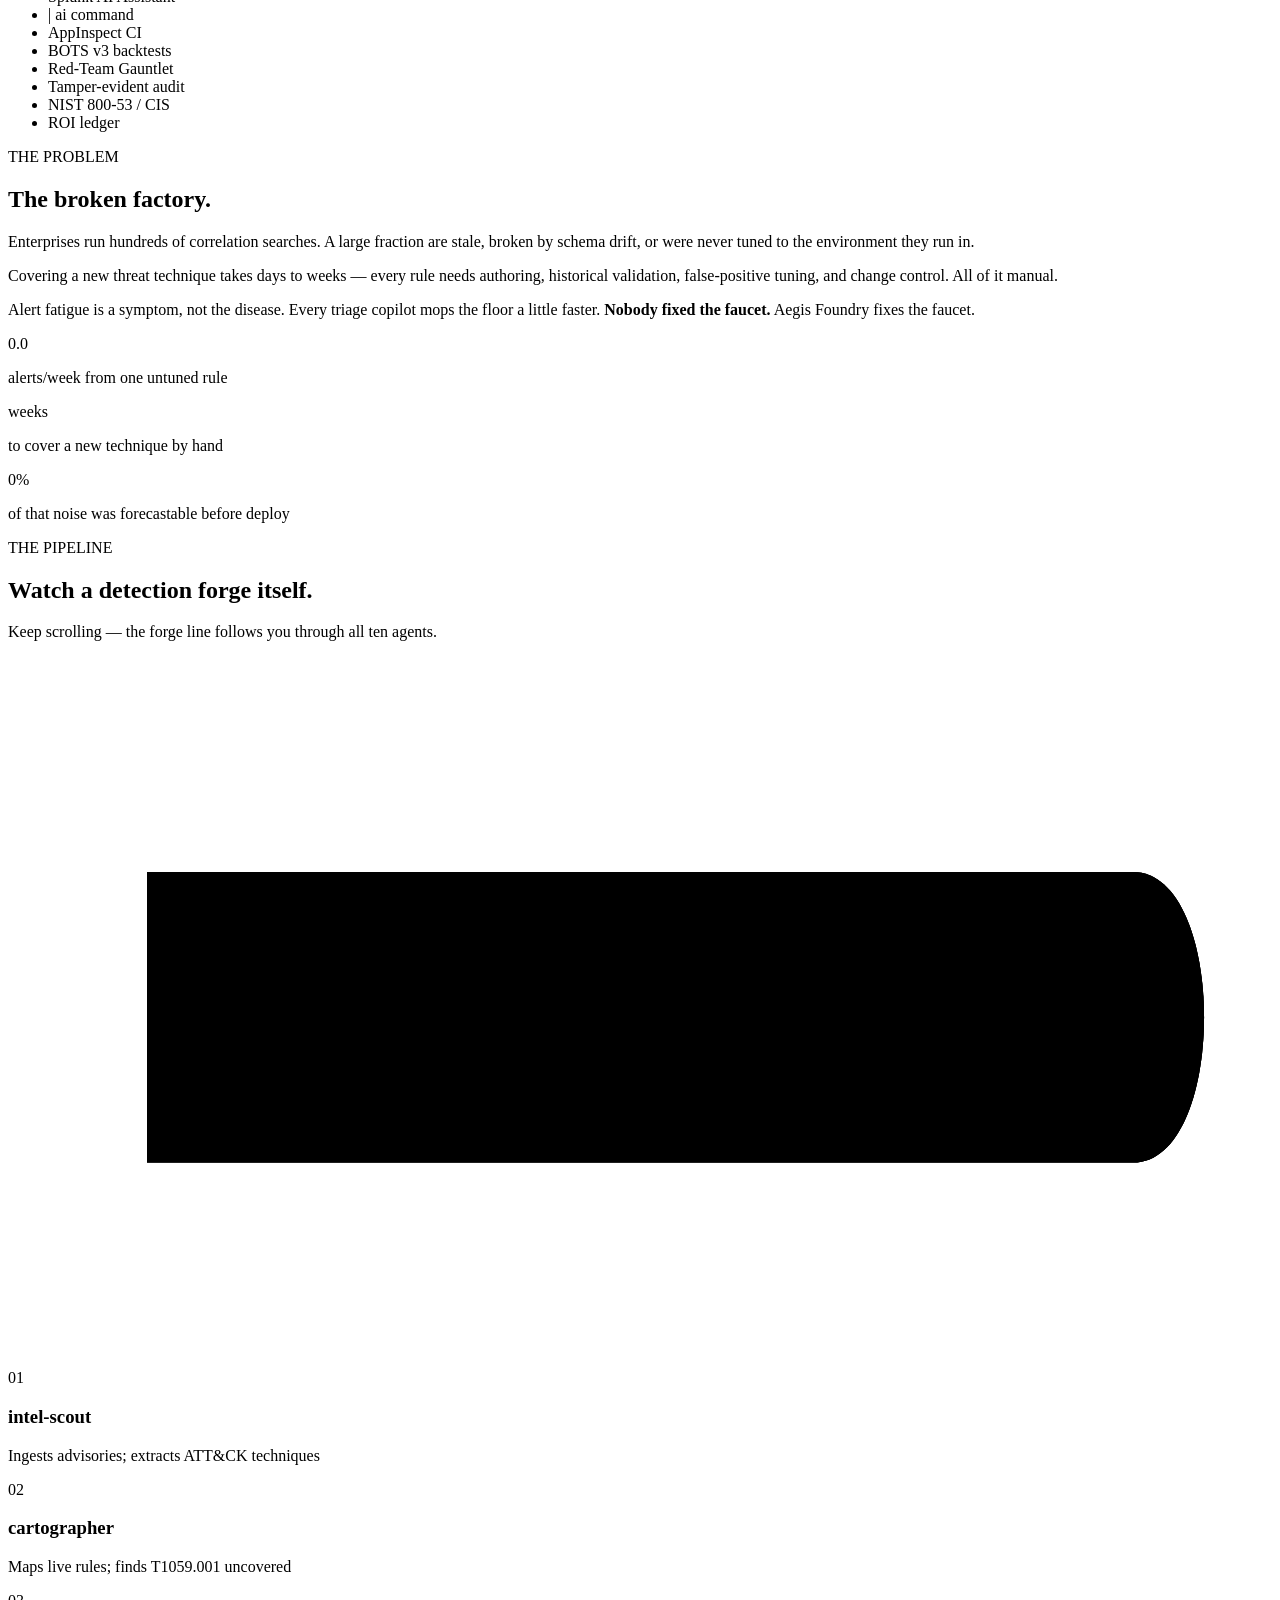
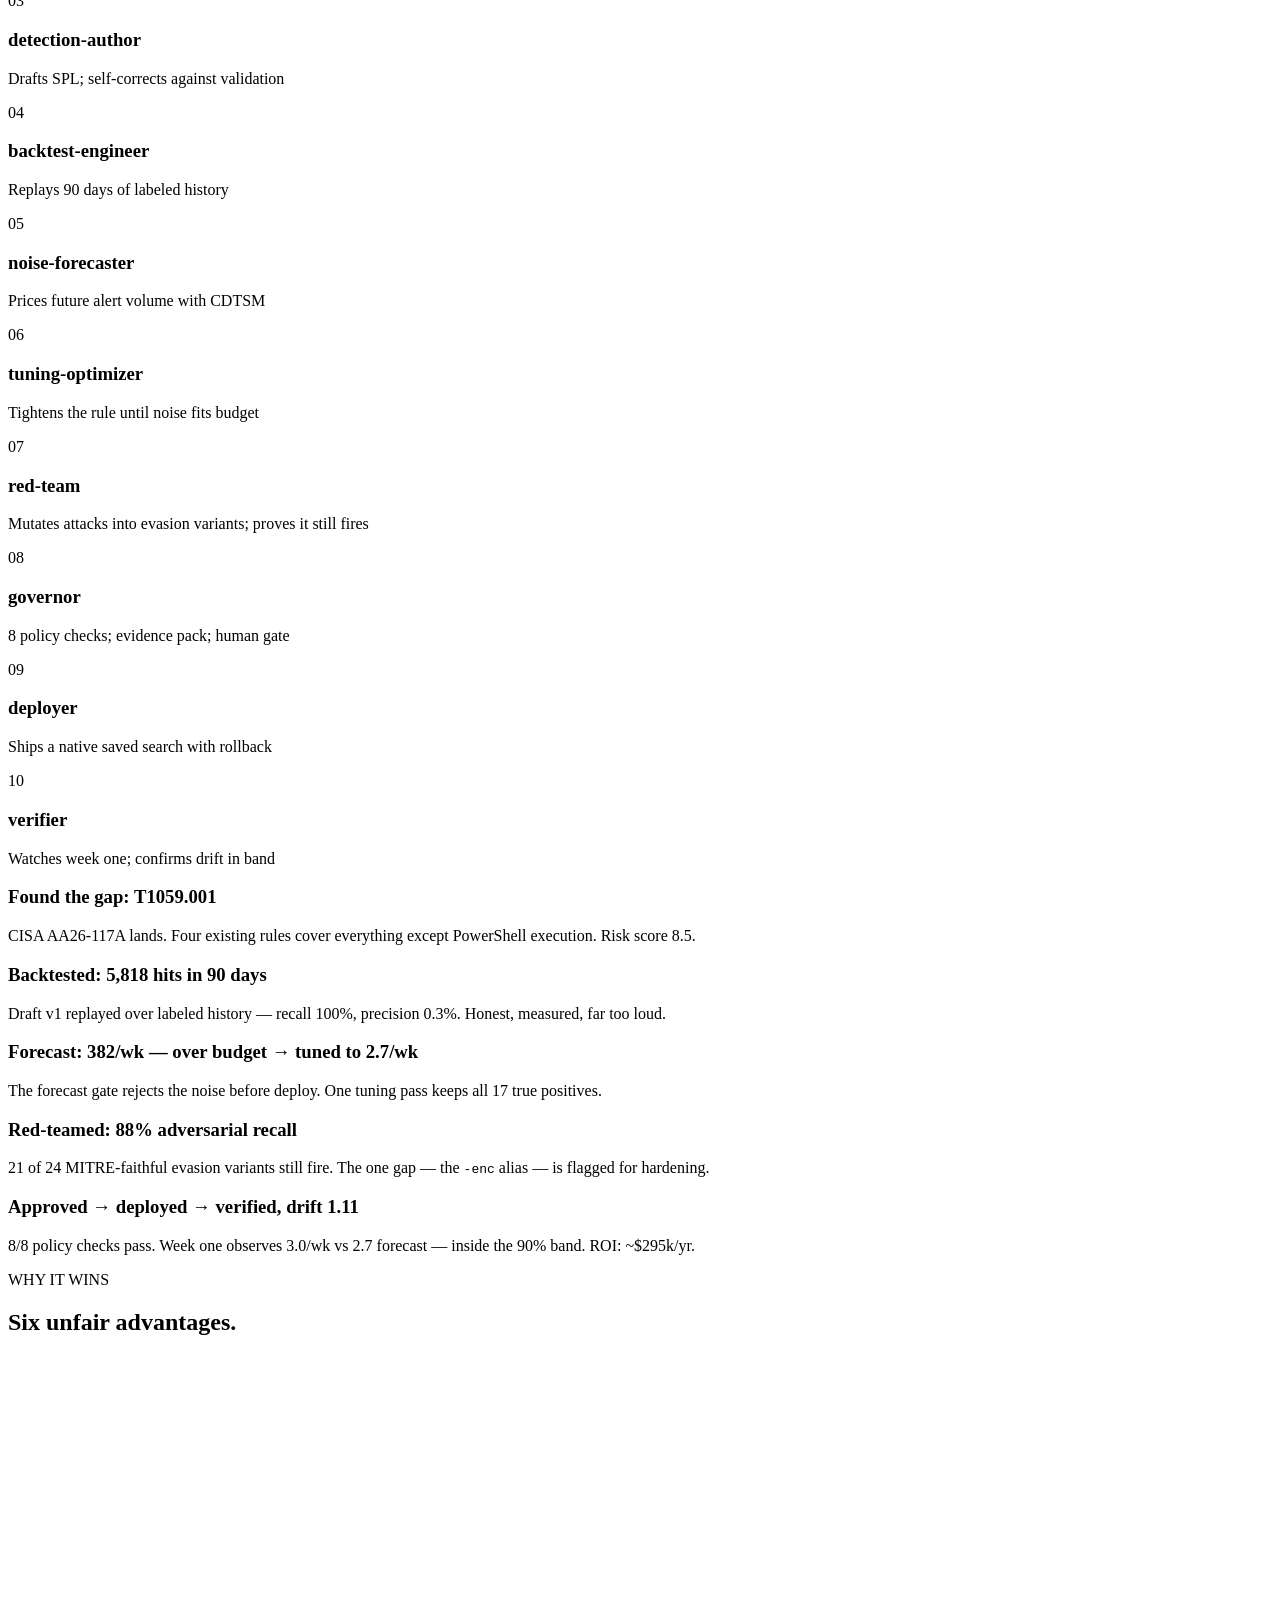
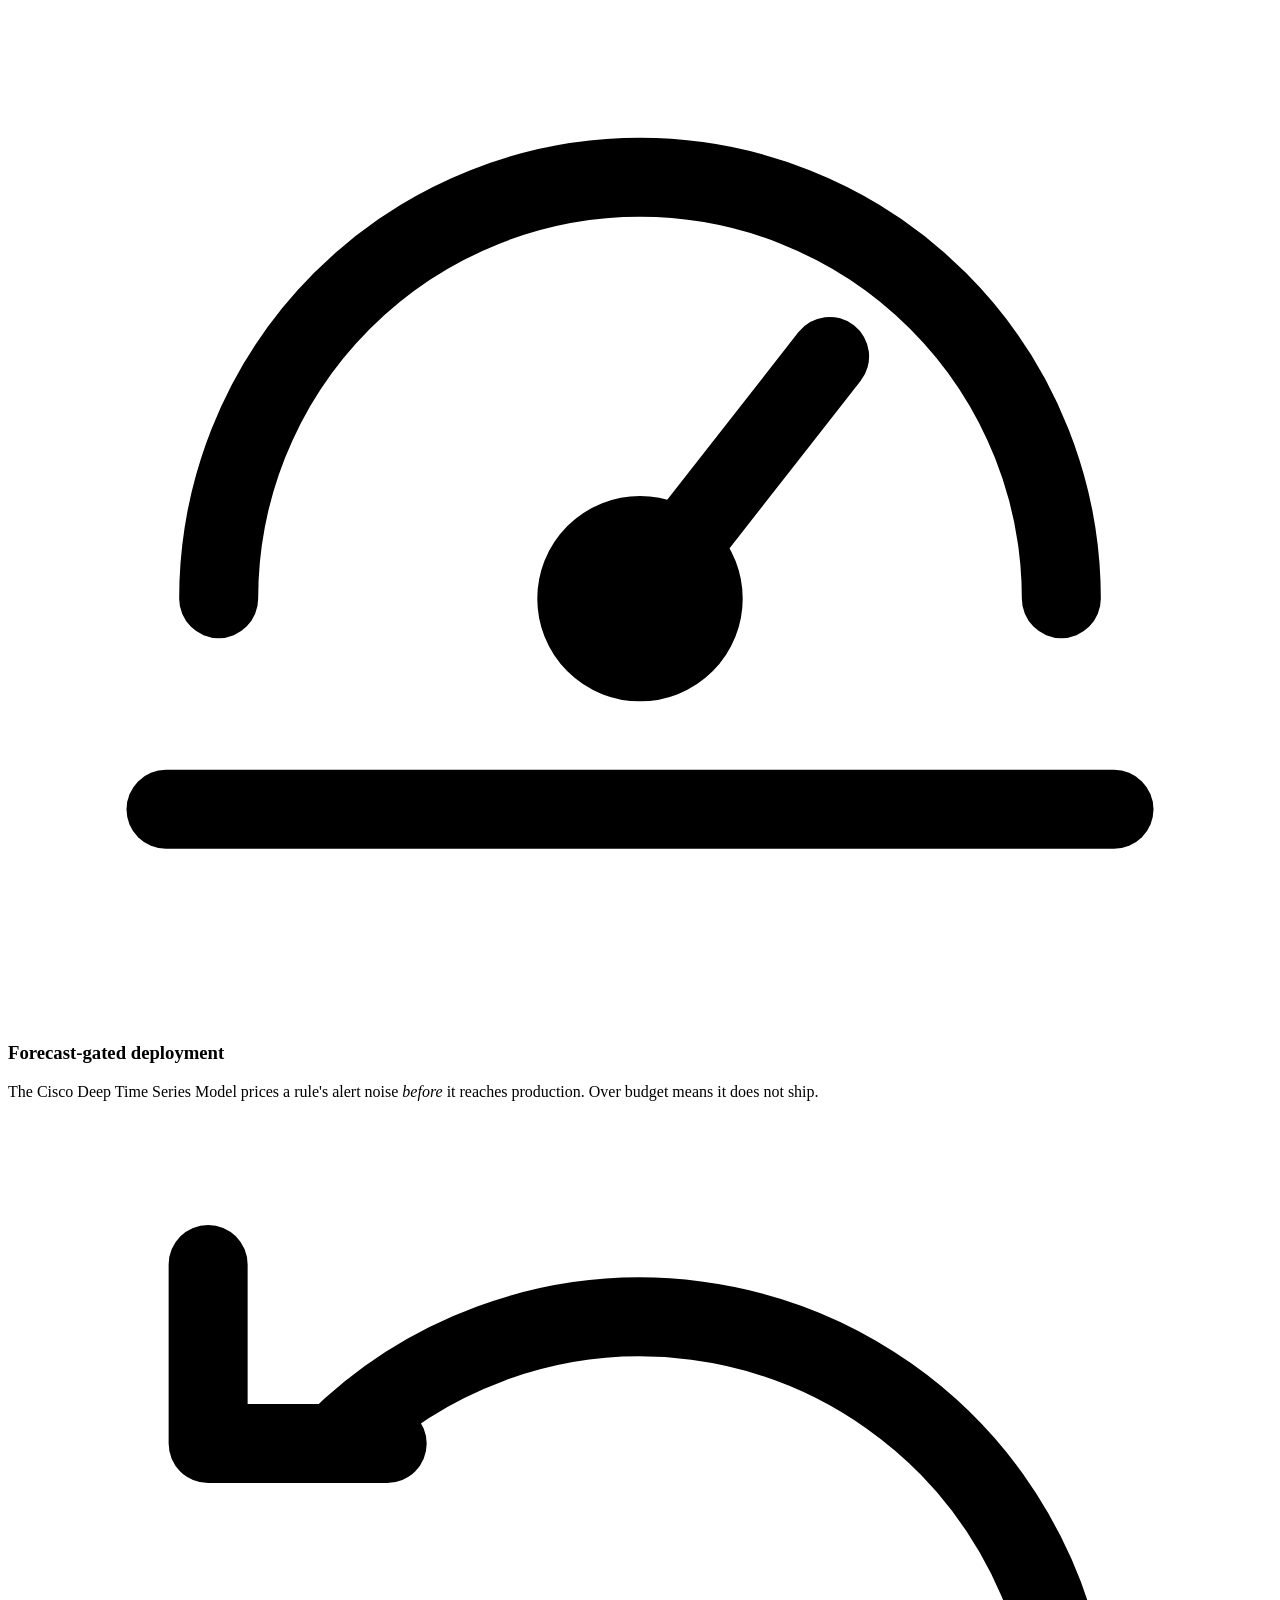
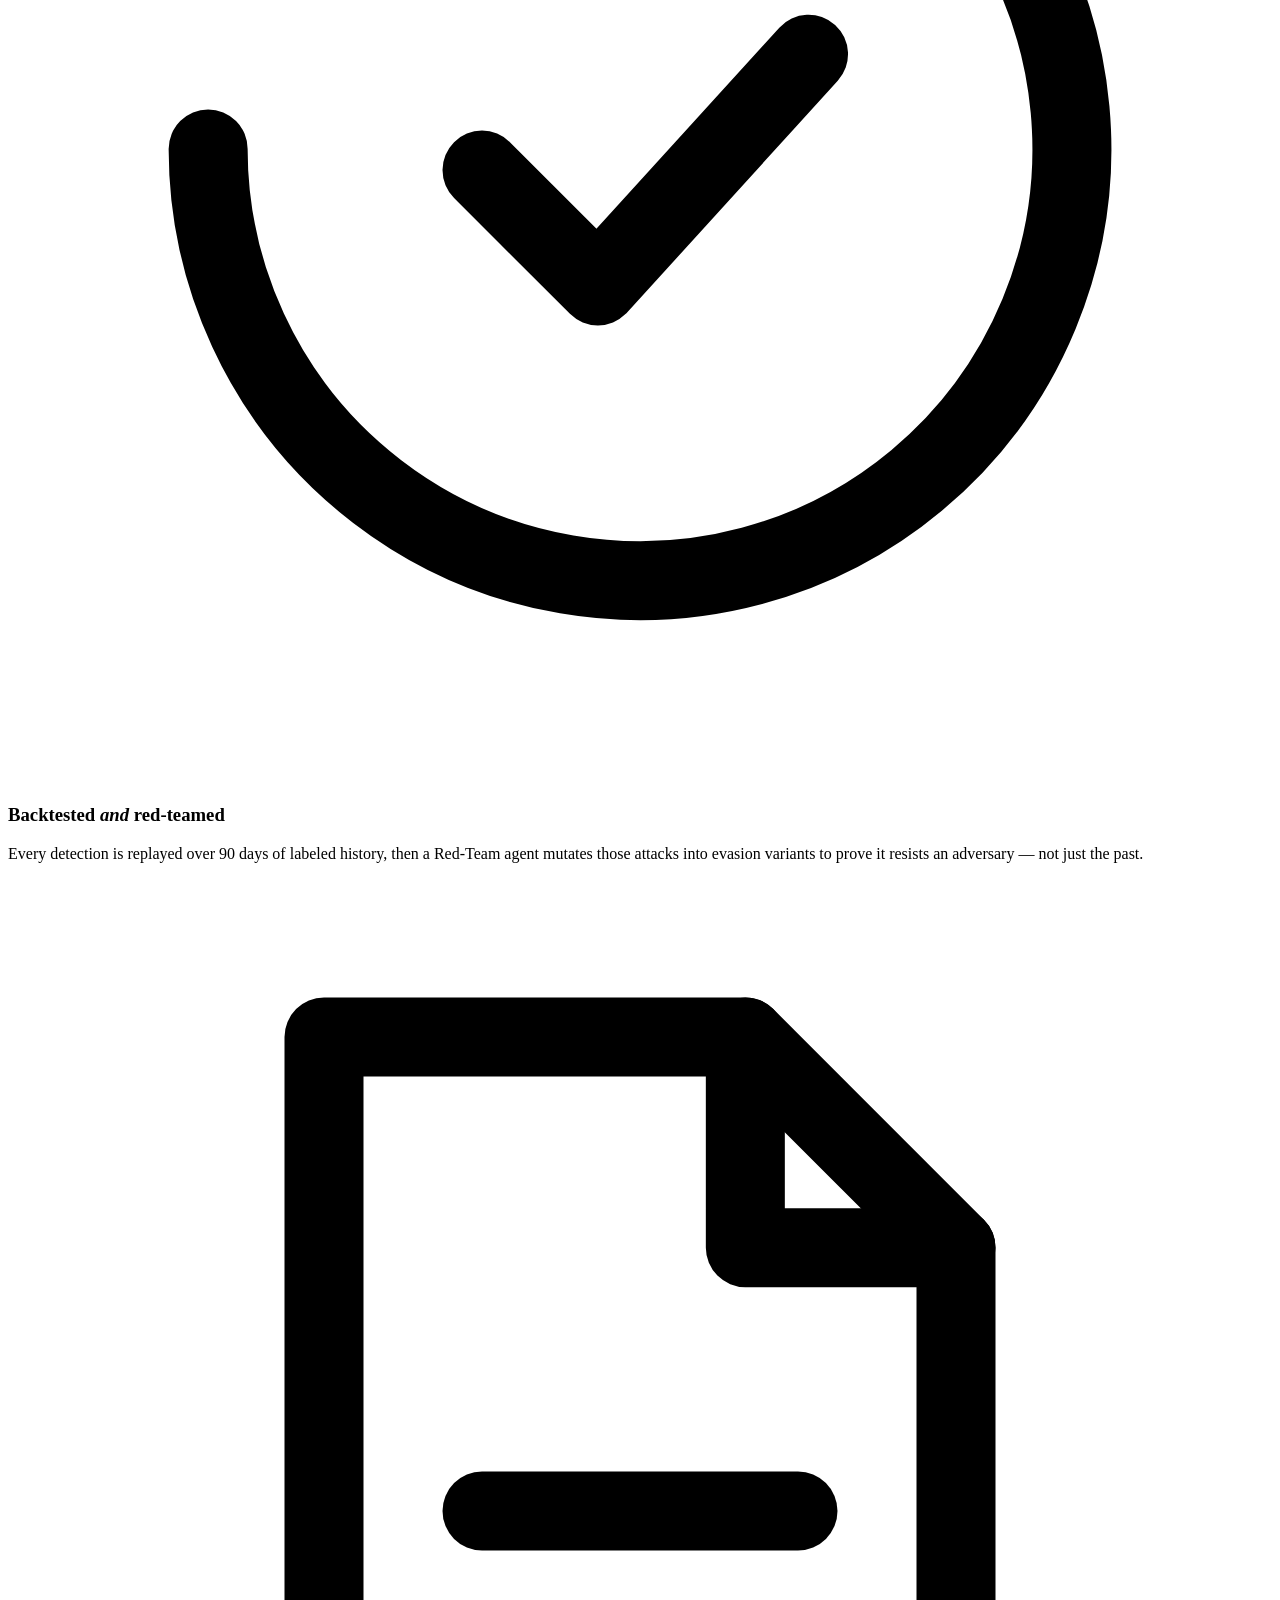
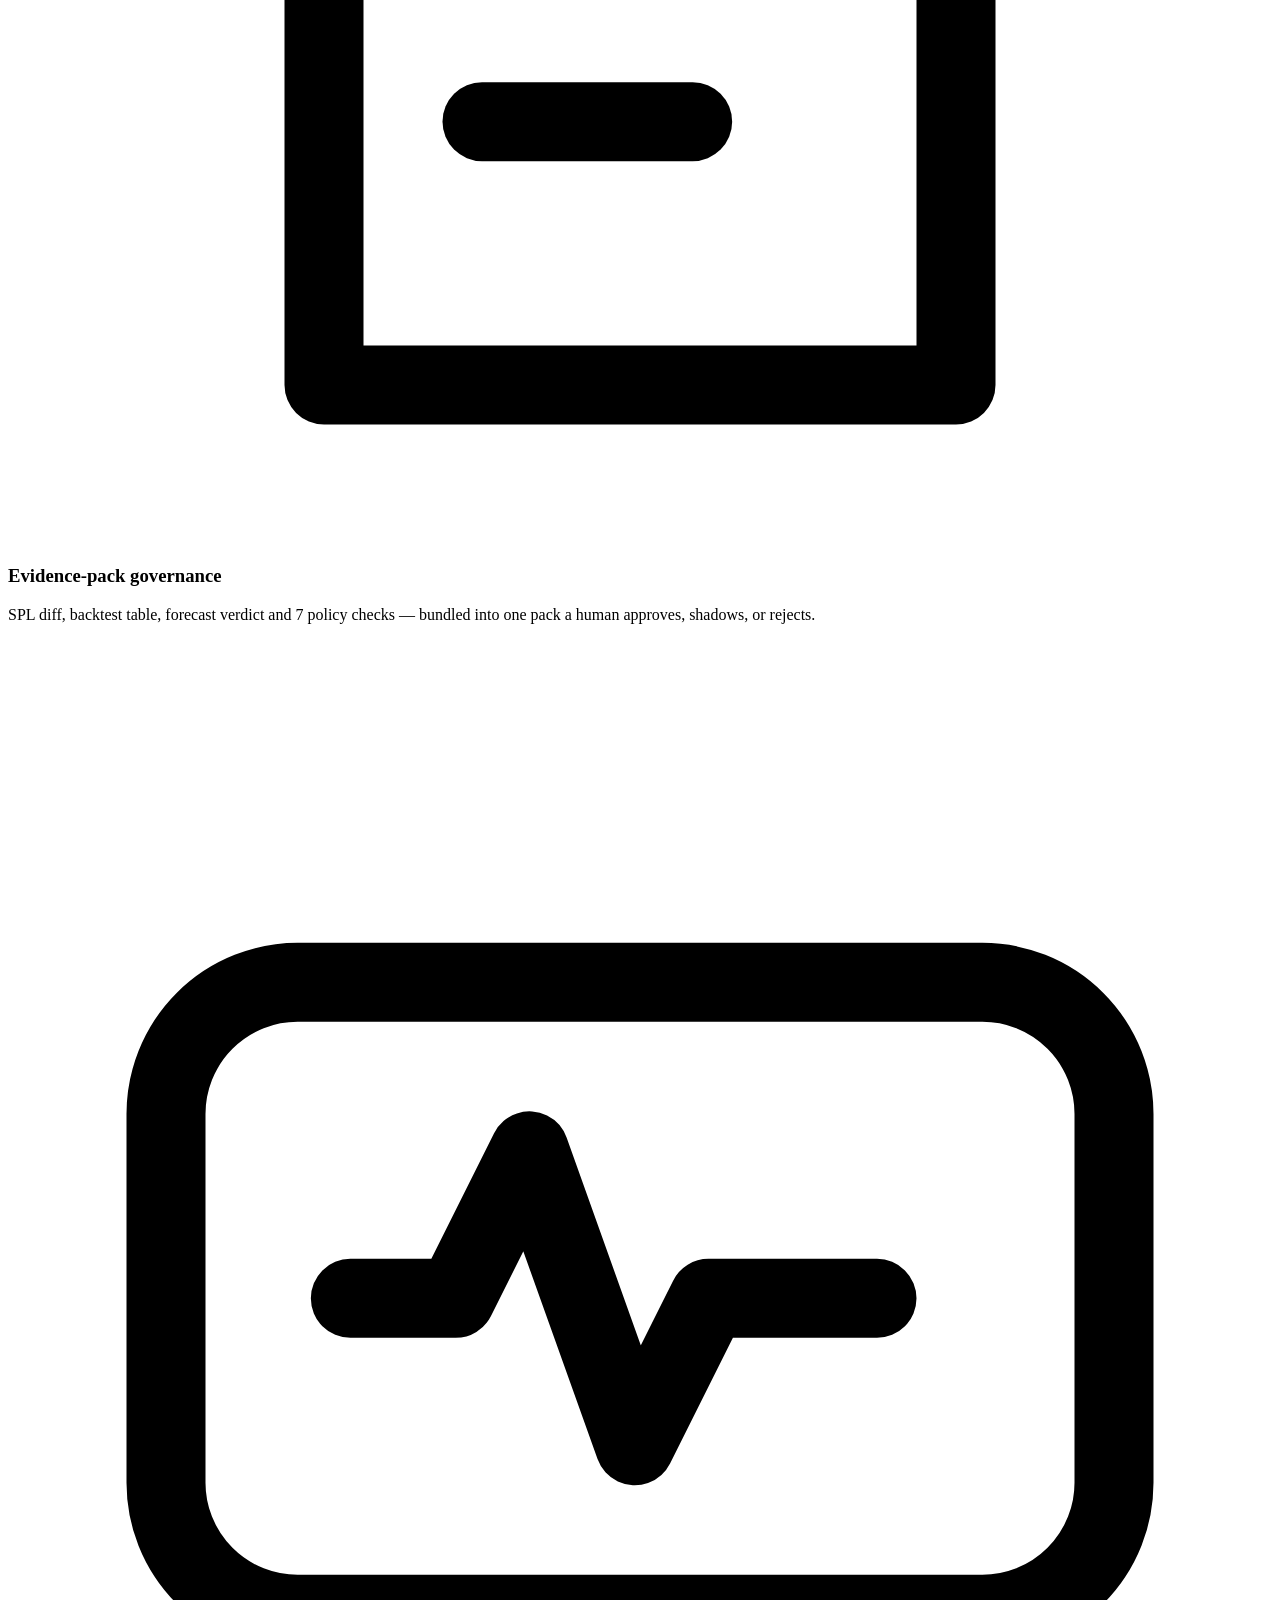
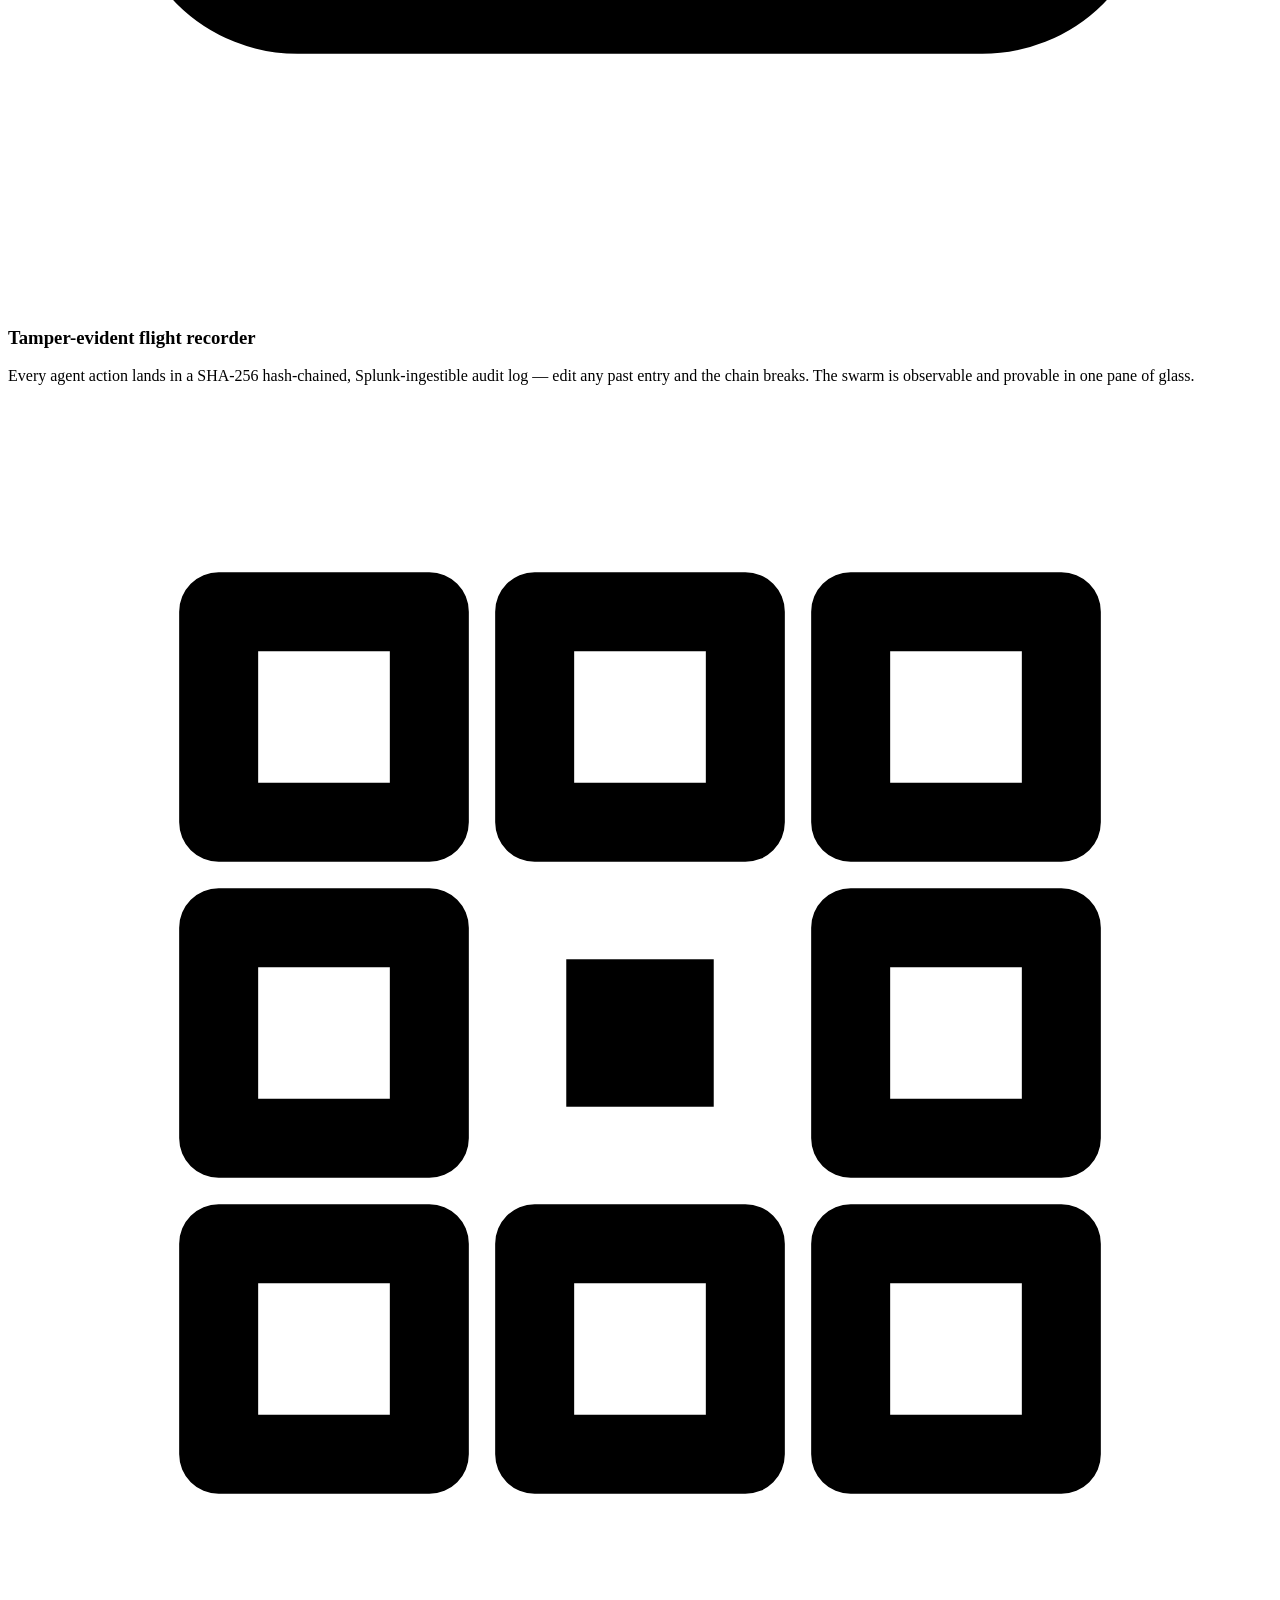
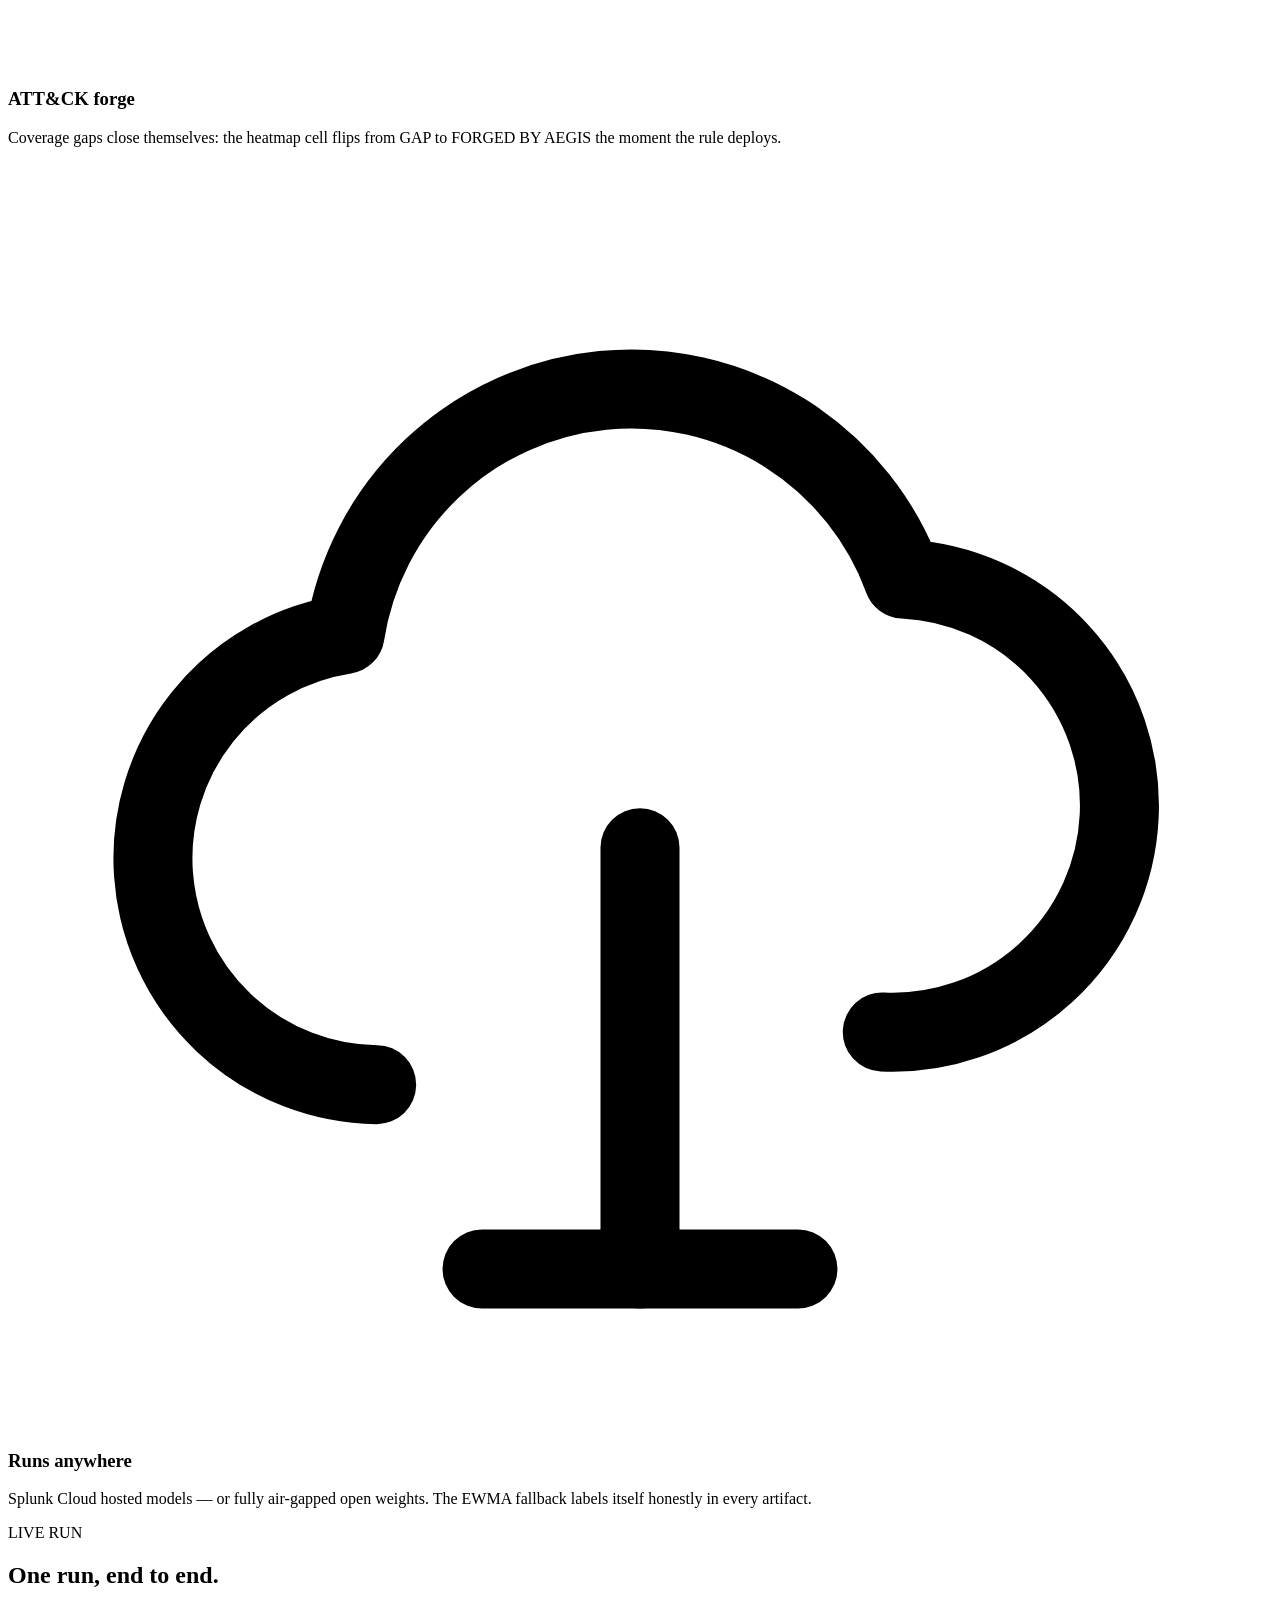
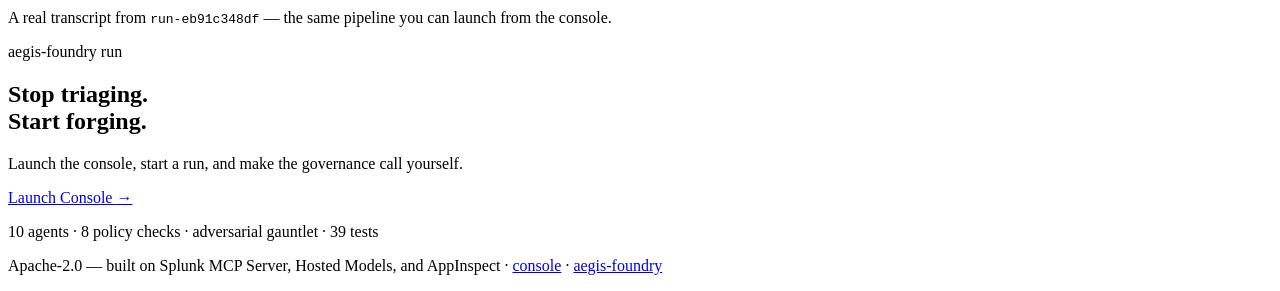
==== commit 02e9ed01: "Update landing, docs, and architecture for the ten-agent platform Reflect the four new deep capabili" ====
--- a/aegis_foundry/web/static/index.html
+++ b/aegis_foundry/web/static/index.html
@@ -50,7 +50,7 @@
       <div class="hero-inner" data-stagger>
         <p class="eyebrow-pill glass">SPLUNK AGENTIC OPS &mdash; SECURITY TRACK</p>
         <h1 class="hero-h1">The SOC that<br /><span class="grad-text shimmer">maintains itself.</span></h1>
-        <p class="hero-sub">Nine governed agents find the coverage gap, forge the detection, price its noise before deploy, and verify it after &mdash; all inside Splunk.</p>
+        <p class="hero-sub">Ten governed agents find the gap, forge the detection, red-team it against evasion, price its noise before deploy, and verify it after &mdash; all inside Splunk.</p>
         <div class="hero-ctas">
           <a class="btn btn-primary" href="/console">Launch Console <span class="btn-arr">&rarr;</span></a>
           <a class="btn btn-ghost glass" href="#pipeline">Watch the pipeline</a>
@@ -70,8 +70,8 @@
               <span class="cell-l">drift &mdash; verified in band</span>
             </div>
             <div class="cell" role="listitem">
-              <span class="cell-v">9</span>
-              <span class="cell-l">governed agents</span>
+              <span class="cell-v">~$295k</span>
+              <span class="cell-l">/yr value &mdash; 10 governed agents</span>
             </div>
           </div>
         </div>
@@ -94,6 +94,10 @@
             <li class="chip glass">| ai command</li>
             <li class="chip glass">AppInspect CI</li>
             <li class="chip glass">BOTS v3 backtests</li>
+            <li class="chip glass">Red-Team Gauntlet</li>
+            <li class="chip glass">Tamper-evident audit</li>
+            <li class="chip glass">NIST 800-53 / CIS</li>
+            <li class="chip glass">ROI ledger</li>
           </ul>
           <ul class="chips" aria-hidden="true">
             <li class="chip glass">Splunk MCP Server</li>
@@ -104,6 +108,10 @@
             <li class="chip glass">| ai command</li>
             <li class="chip glass">AppInspect CI</li>
             <li class="chip glass">BOTS v3 backtests</li>
+            <li class="chip glass">Red-Team Gauntlet</li>
+            <li class="chip glass">Tamper-evident audit</li>
+            <li class="chip glass">NIST 800-53 / CIS</li>
+            <li class="chip glass">ROI ledger</li>
           </ul>
         </div>
       </div>
@@ -142,7 +150,7 @@
         <div class="pipe-head reveal">
           <p class="eyebrow">THE PIPELINE</p>
           <h2 class="sec-h2">Watch a detection forge itself.</h2>
-          <p class="pipe-hint">Keep scrolling &mdash; the forge line follows you through all nine agents.</p>
+          <p class="pipe-hint">Keep scrolling &mdash; the forge line follows you through all ten agents.</p>
         </div>
         <div class="pipe-body">
           <div class="pipe-board">
@@ -155,53 +163,58 @@
                     <stop offset="1" stop-color="#8b7bff" />
                   </linearGradient>
                 </defs>
-                <path class="forge-rail" d="M180 112 L500 112 L820 112 C950 112 950 280 820 280 L500 280 L180 280 C50 280 50 448 180 448 L500 448 L820 448" />
-                <path class="forge-glow" id="forge-glow" d="M180 112 L500 112 L820 112 C950 112 950 280 820 280 L500 280 L180 280 C50 280 50 448 180 448 L500 448 L820 448" />
-                <path class="forge-line" id="forge-line" d="M180 112 L500 112 L820 112 C950 112 950 280 820 280 L500 280 L180 280 C50 280 50 448 180 448 L500 448 L820 448" />
+                <path class="forge-rail" d="M110 170 L305 170 L500 170 L695 170 L890 170 C965 170 965 400 890 400 L695 400 L500 400 L305 400 L110 400" />
+                <path class="forge-glow" id="forge-glow" d="M110 170 L305 170 L500 170 L695 170 L890 170 C965 170 965 400 890 400 L695 400 L500 400 L305 400 L110 400" />
+                <path class="forge-line" id="forge-line" d="M110 170 L305 170 L500 170 L695 170 L890 170 C965 170 965 400 890 400 L695 400 L500 400 L305 400 L110 400" />
               </svg>
 
-              <div class="pipe-node glass" style="--x:18%;--y:20%">
+              <div class="pipe-node glass" style="--x:11%;--y:30%">
                 <span class="pn-num">01</span>
                 <h3 class="pn-name">intel-scout</h3>
                 <p class="pn-role">Ingests advisories; extracts ATT&amp;CK techniques</p>
               </div>
-              <div class="pipe-node glass" style="--x:50%;--y:20%">
+              <div class="pipe-node glass" style="--x:30.5%;--y:30%">
                 <span class="pn-num">02</span>
-                <h3 class="pn-name">coverage-cartographer</h3>
+                <h3 class="pn-name">cartographer</h3>
                 <p class="pn-role">Maps live rules; finds T1059.001 uncovered</p>
               </div>
-              <div class="pipe-node glass" style="--x:82%;--y:20%">
+              <div class="pipe-node glass" style="--x:50%;--y:30%">
                 <span class="pn-num">03</span>
                 <h3 class="pn-name">detection-author</h3>
                 <p class="pn-role">Drafts SPL; self-corrects against validation</p>
               </div>
-              <div class="pipe-node glass" style="--x:82%;--y:50%">
+              <div class="pipe-node glass" style="--x:69.5%;--y:30%">
                 <span class="pn-num">04</span>
                 <h3 class="pn-name">backtest-engineer</h3>
                 <p class="pn-role">Replays 90 days of labeled history</p>
               </div>
-              <div class="pipe-node glass" style="--x:50%;--y:50%">
+              <div class="pipe-node glass" style="--x:89%;--y:30%">
                 <span class="pn-num">05</span>
                 <h3 class="pn-name">noise-forecaster</h3>
                 <p class="pn-role">Prices future alert volume with CDTSM</p>
               </div>
-              <div class="pipe-node glass" style="--x:18%;--y:50%">
+              <div class="pipe-node glass" style="--x:89%;--y:71%">
                 <span class="pn-num">06</span>
                 <h3 class="pn-name">tuning-optimizer</h3>
                 <p class="pn-role">Tightens the rule until noise fits budget</p>
               </div>
-              <div class="pipe-node glass" style="--x:18%;--y:80%">
+              <div class="pipe-node glass" style="--x:69.5%;--y:71%">
                 <span class="pn-num">07</span>
+                <h3 class="pn-name">red-team</h3>
+                <p class="pn-role">Mutates attacks into evasion variants; proves it still fires</p>
+              </div>
+              <div class="pipe-node glass" style="--x:50%;--y:71%">
+                <span class="pn-num">08</span>
                 <h3 class="pn-name">governor</h3>
-                <p class="pn-role">7 policy checks; evidence pack; human gate</p>
-              </div>
-              <div class="pipe-node glass" style="--x:50%;--y:80%">
-                <span class="pn-num">08</span>
+                <p class="pn-role">8 policy checks; evidence pack; human gate</p>
+              </div>
+              <div class="pipe-node glass" style="--x:30.5%;--y:71%">
+                <span class="pn-num">09</span>
                 <h3 class="pn-name">deployer</h3>
                 <p class="pn-role">Ships a native saved search with rollback</p>
               </div>
-              <div class="pipe-node glass" style="--x:82%;--y:80%">
-                <span class="pn-num">09</span>
+              <div class="pipe-node glass" style="--x:11%;--y:71%">
+                <span class="pn-num">10</span>
                 <h3 class="pn-name">verifier</h3>
                 <p class="pn-role">Watches week one; confirms drift in band</p>
               </div>
@@ -222,8 +235,12 @@
               <p>The forecast gate rejects the noise before deploy. One tuning pass keeps all 17 true positives.</p>
             </div>
             <div class="cap">
-              <h3>Human approved &rarr; deployed &rarr; verified, drift 1.11</h3>
-              <p>7/7 policy checks pass. Week one observes 3.0/wk vs 2.7 forecast &mdash; inside the 90% band.</p>
+              <h3>Red-teamed: 88% adversarial recall</h3>
+              <p>21 of 24 MITRE-faithful evasion variants still fire. The one gap &mdash; the <code>-enc</code> alias &mdash; is flagged for hardening.</p>
+            </div>
+            <div class="cap">
+              <h3>Approved &rarr; deployed &rarr; verified, drift 1.11</h3>
+              <p>8/8 policy checks pass. Week one observes 3.0/wk vs 2.7 forecast &mdash; inside the 90% band. ROI: ~$295k/yr.</p>
             </div>
           </aside>
         </div>
@@ -249,8 +266,8 @@
             <div class="usp-icon" aria-hidden="true">
               <svg viewBox="0 0 24 24" fill="none" stroke="currentColor" stroke-width="1.5" stroke-linecap="round" stroke-linejoin="round"><path d="M3.8 12a8.2 8.2 0 1 0 2.4-5.8" /><path d="M3.8 2.8v3.4h3.4" /><path d="M9 12.4l2.2 2.2 4-4.4" /></svg>
             </div>
-            <h3>Backtest-verified AI</h3>
-            <p>Every generated detection is replayed over 90 days of labeled history. Recall and precision are measured on evidence, not vibes.</p>
+            <h3>Backtested <em>and</em> red-teamed</h3>
+            <p>Every detection is replayed over 90 days of labeled history, then a Red-Team agent mutates those attacks into evasion variants to prove it resists an adversary &mdash; not just the past.</p>
           </article>
           <article class="usp glass">
             <div class="usp-icon" aria-hidden="true">
@@ -263,8 +280,8 @@
             <div class="usp-icon" aria-hidden="true">
               <svg viewBox="0 0 24 24" fill="none" stroke="currentColor" stroke-width="1.5" stroke-linecap="round" stroke-linejoin="round"><rect x="3" y="6.5" width="18" height="12" rx="2.5" /><path d="M6.5 12.5h2l1.4-2.8 2 5.6 1.4-2.8h3.2" /></svg>
             </div>
-            <h3>Agent flight recorder</h3>
-            <p>Every agent action lands in an immutable, Splunk-ingestible audit log. The swarm is observable in the same pane of glass it manages.</p>
+            <h3>Tamper-evident flight recorder</h3>
+            <p>Every agent action lands in a SHA-256 hash-chained, Splunk-ingestible audit log &mdash; edit any past entry and the chain breaks. The swarm is observable and provable in one pane of glass.</p>
           </article>
           <article class="usp glass">
             <div class="usp-icon" aria-hidden="true">
@@ -313,7 +330,7 @@
           <h2 class="finale-h2">Stop triaging.<br /><span class="grad-text shimmer">Start forging.</span></h2>
           <p class="finale-sub">Launch the console, start a run, and make the governance call yourself.</p>
           <a class="btn btn-primary btn-big" href="/console">Launch Console <span class="btn-arr">&rarr;</span></a>
-          <p class="finale-meta">9 agents &middot; 7 policy checks &middot; 90-day backtest &middot; 25 tests</p>
+          <p class="finale-meta">10 agents &middot; 8 policy checks &middot; adversarial gauntlet &middot; 39 tests</p>
         </div>
       </div>
     </section>
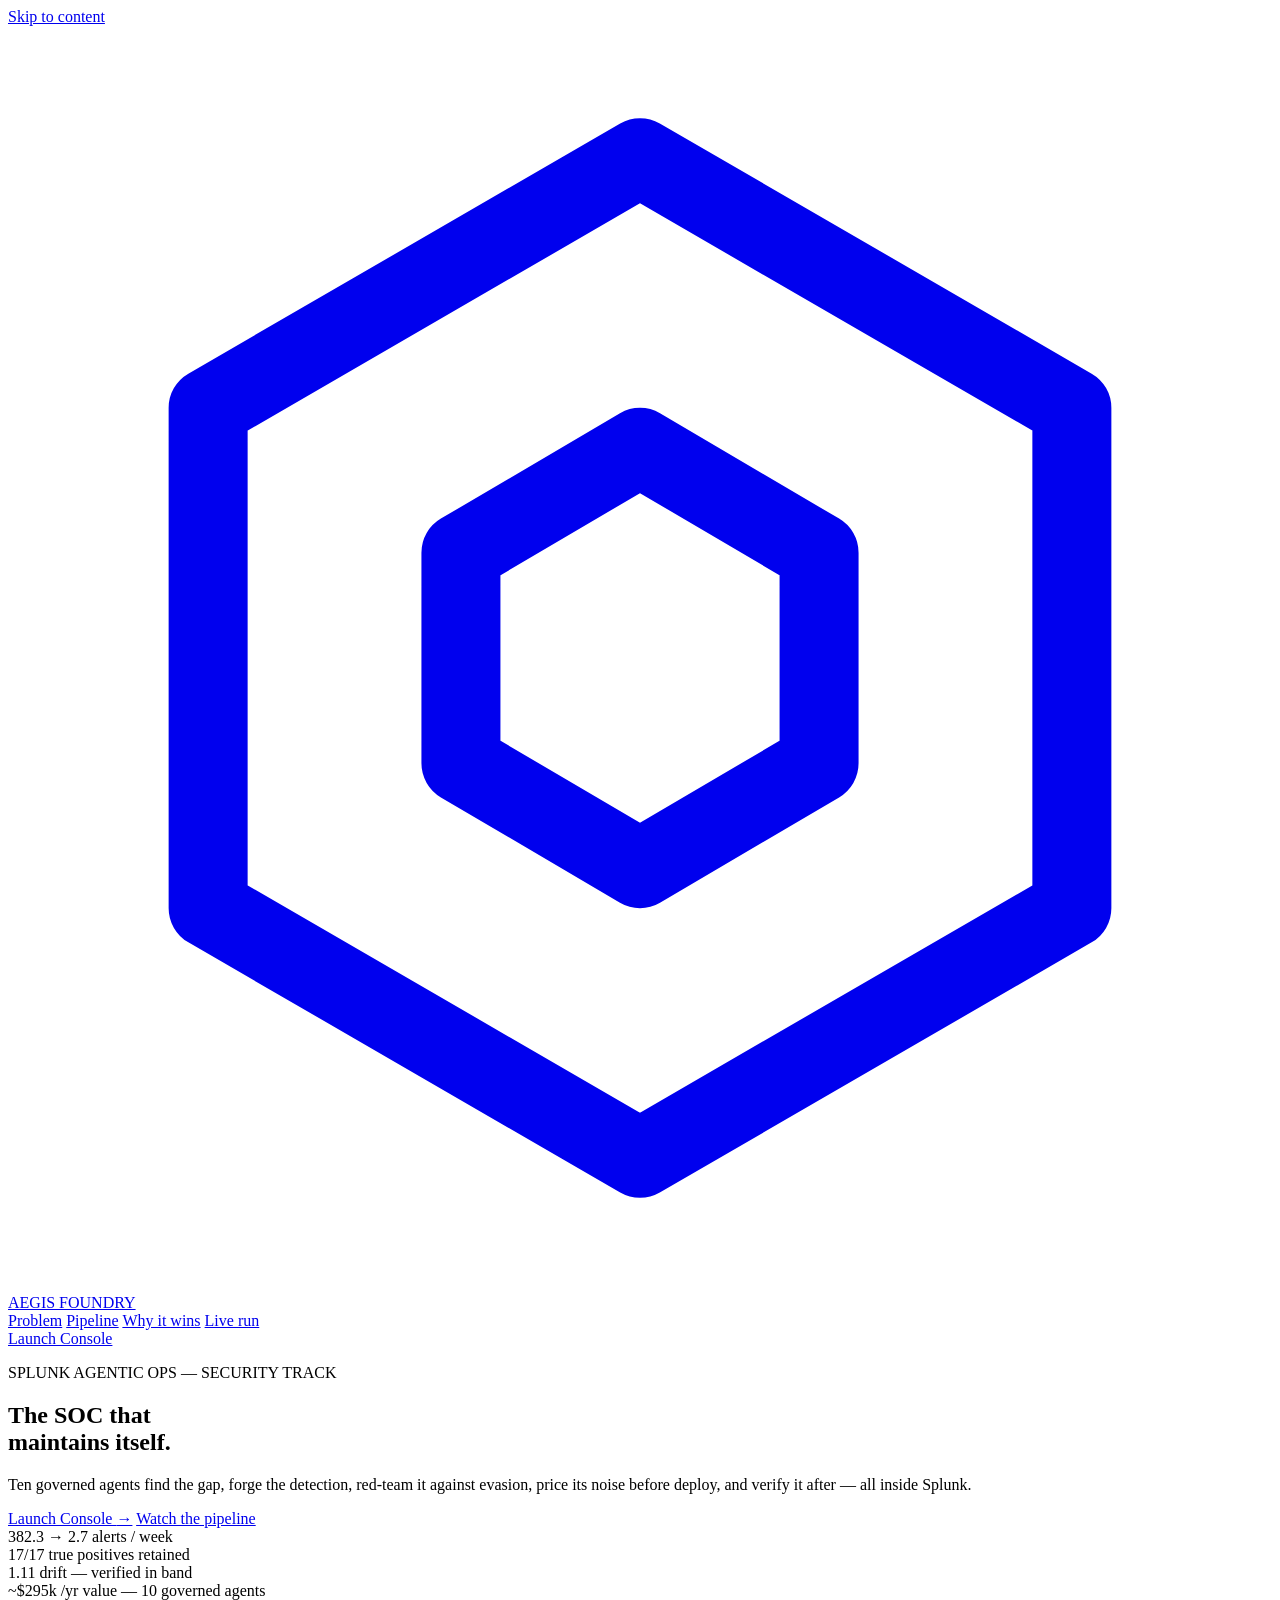
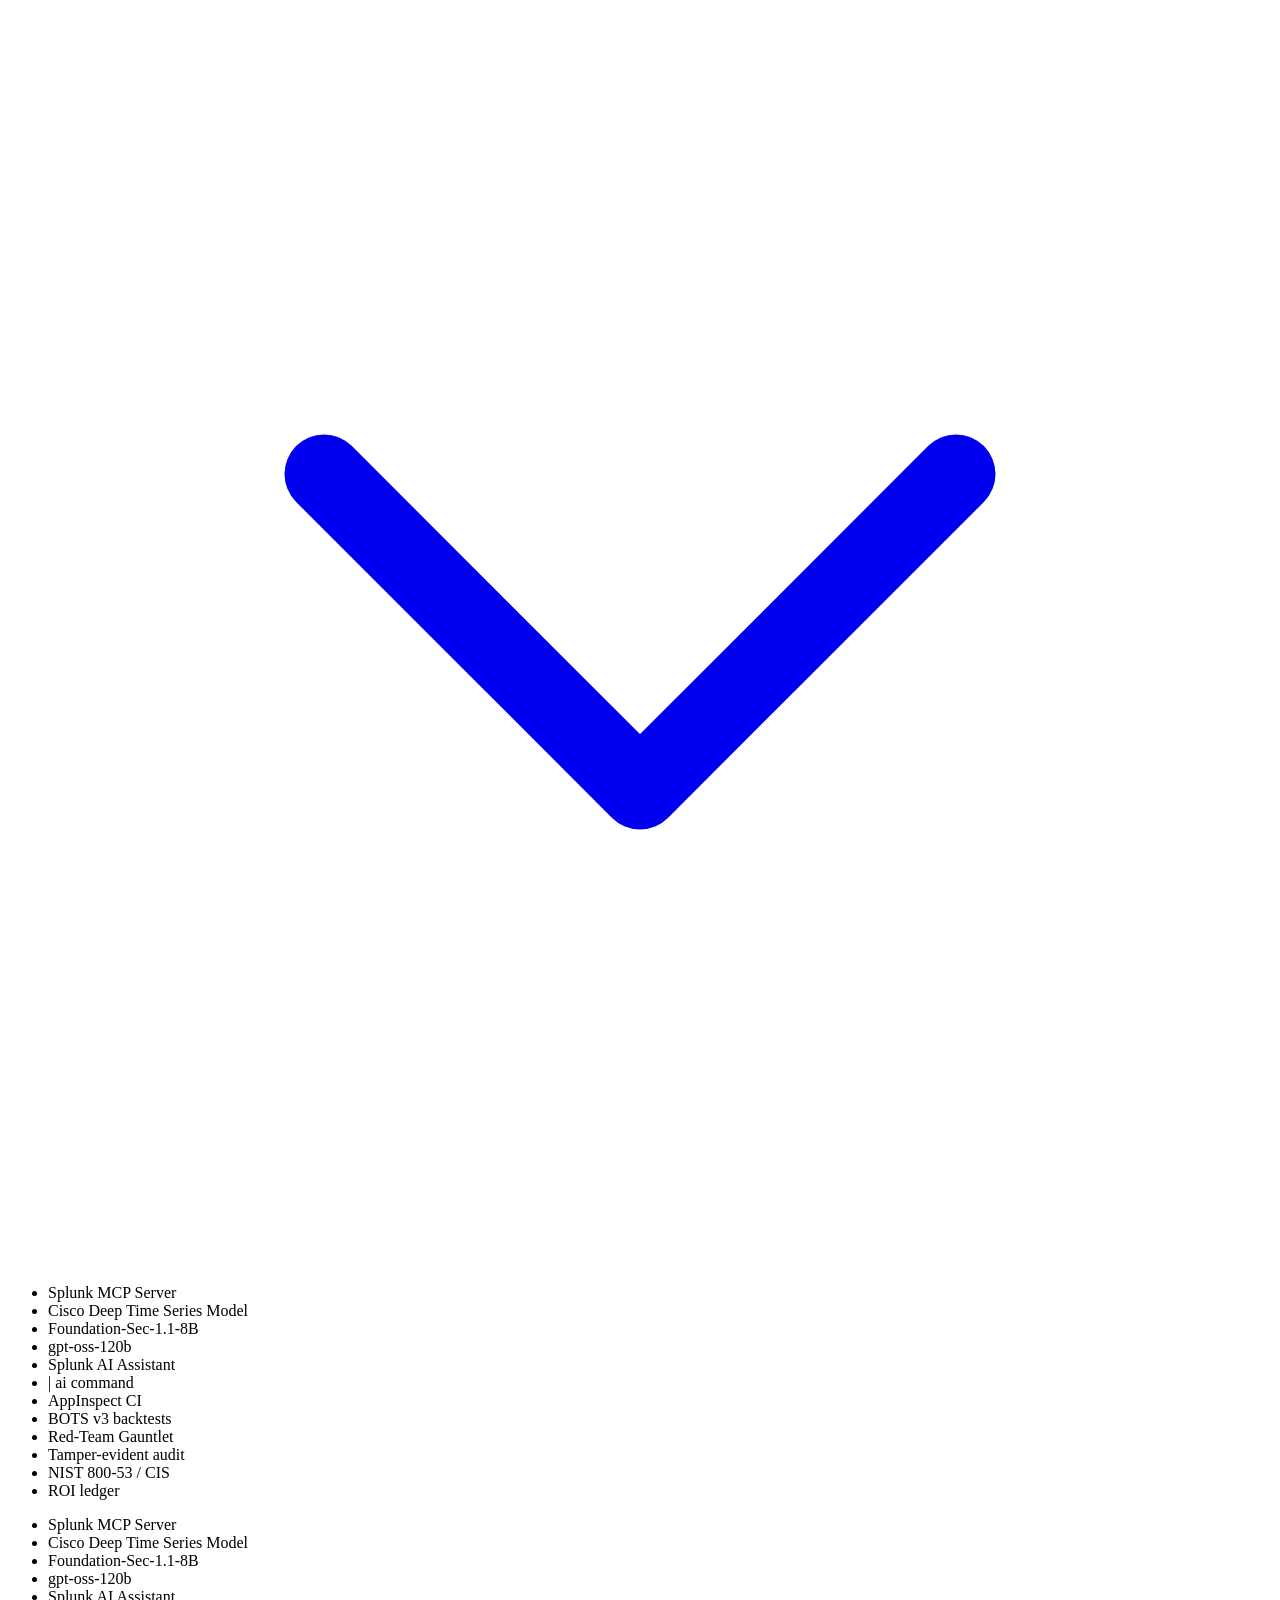
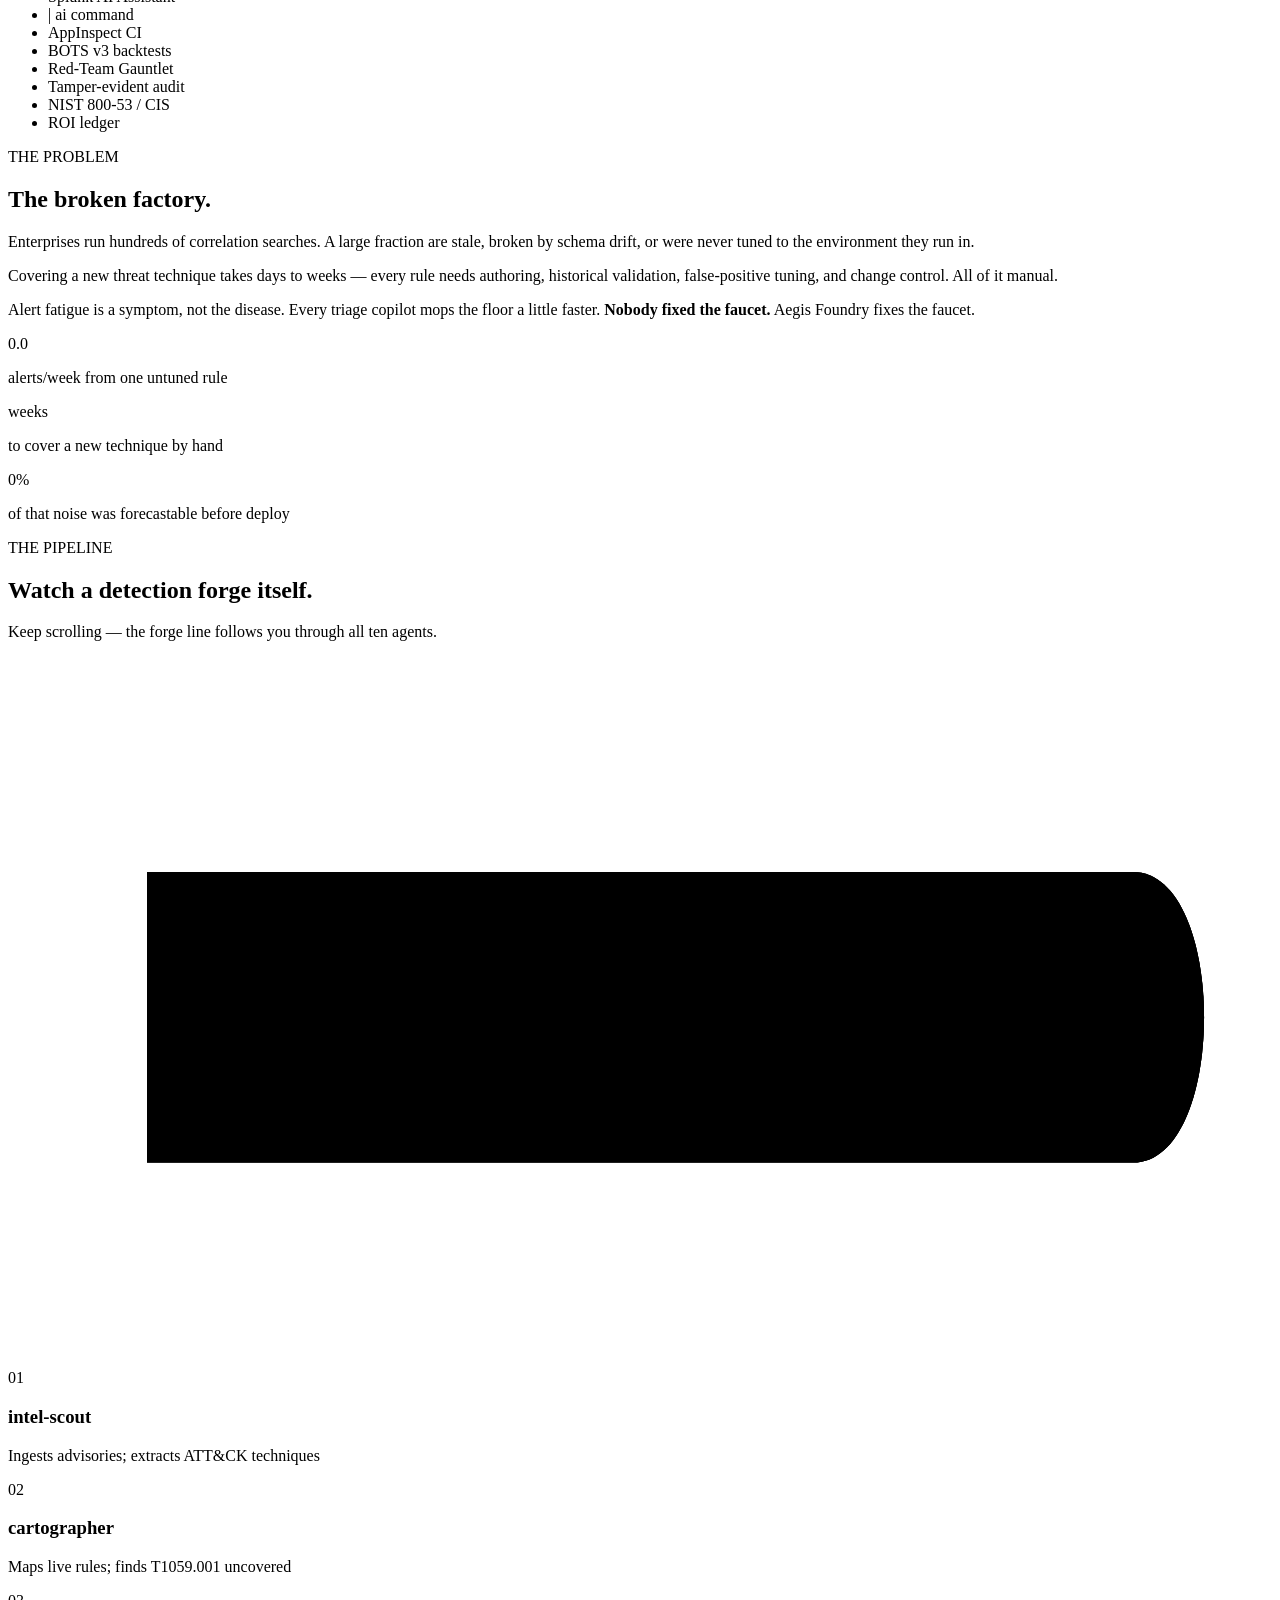
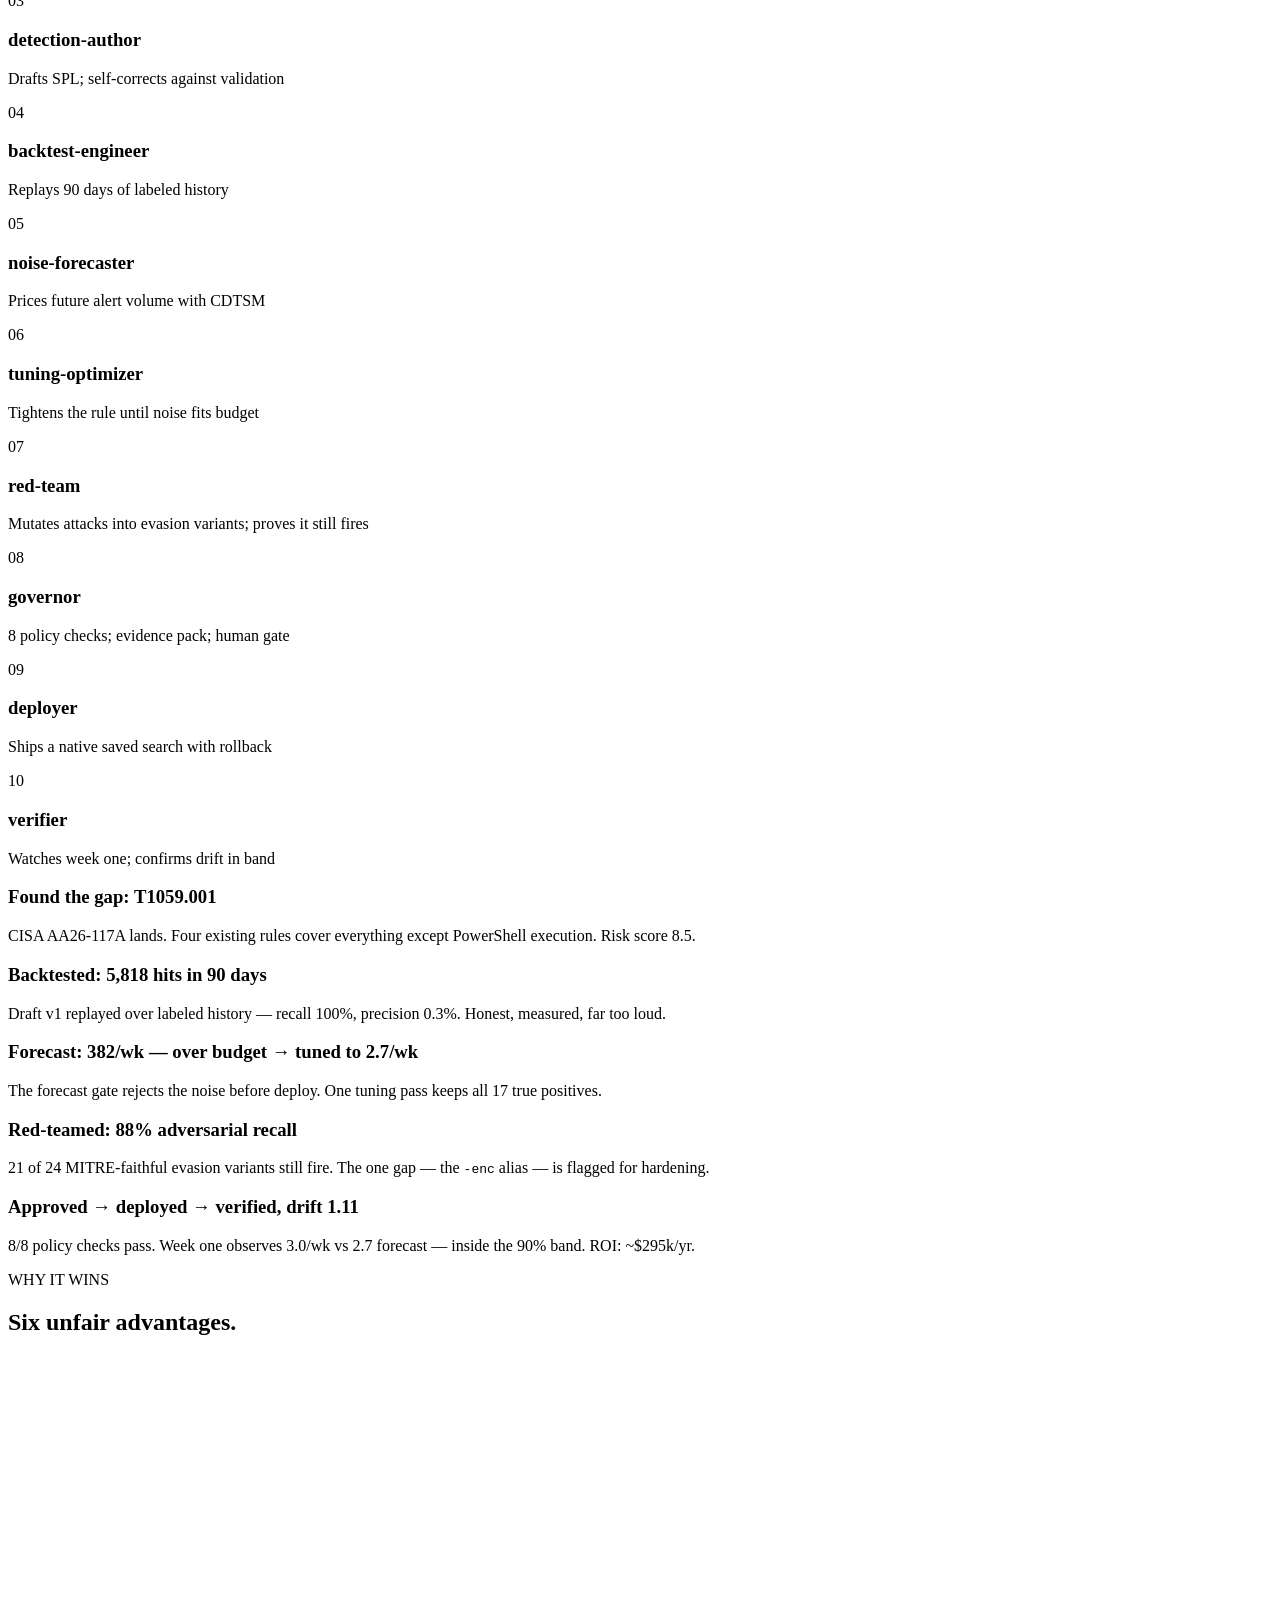
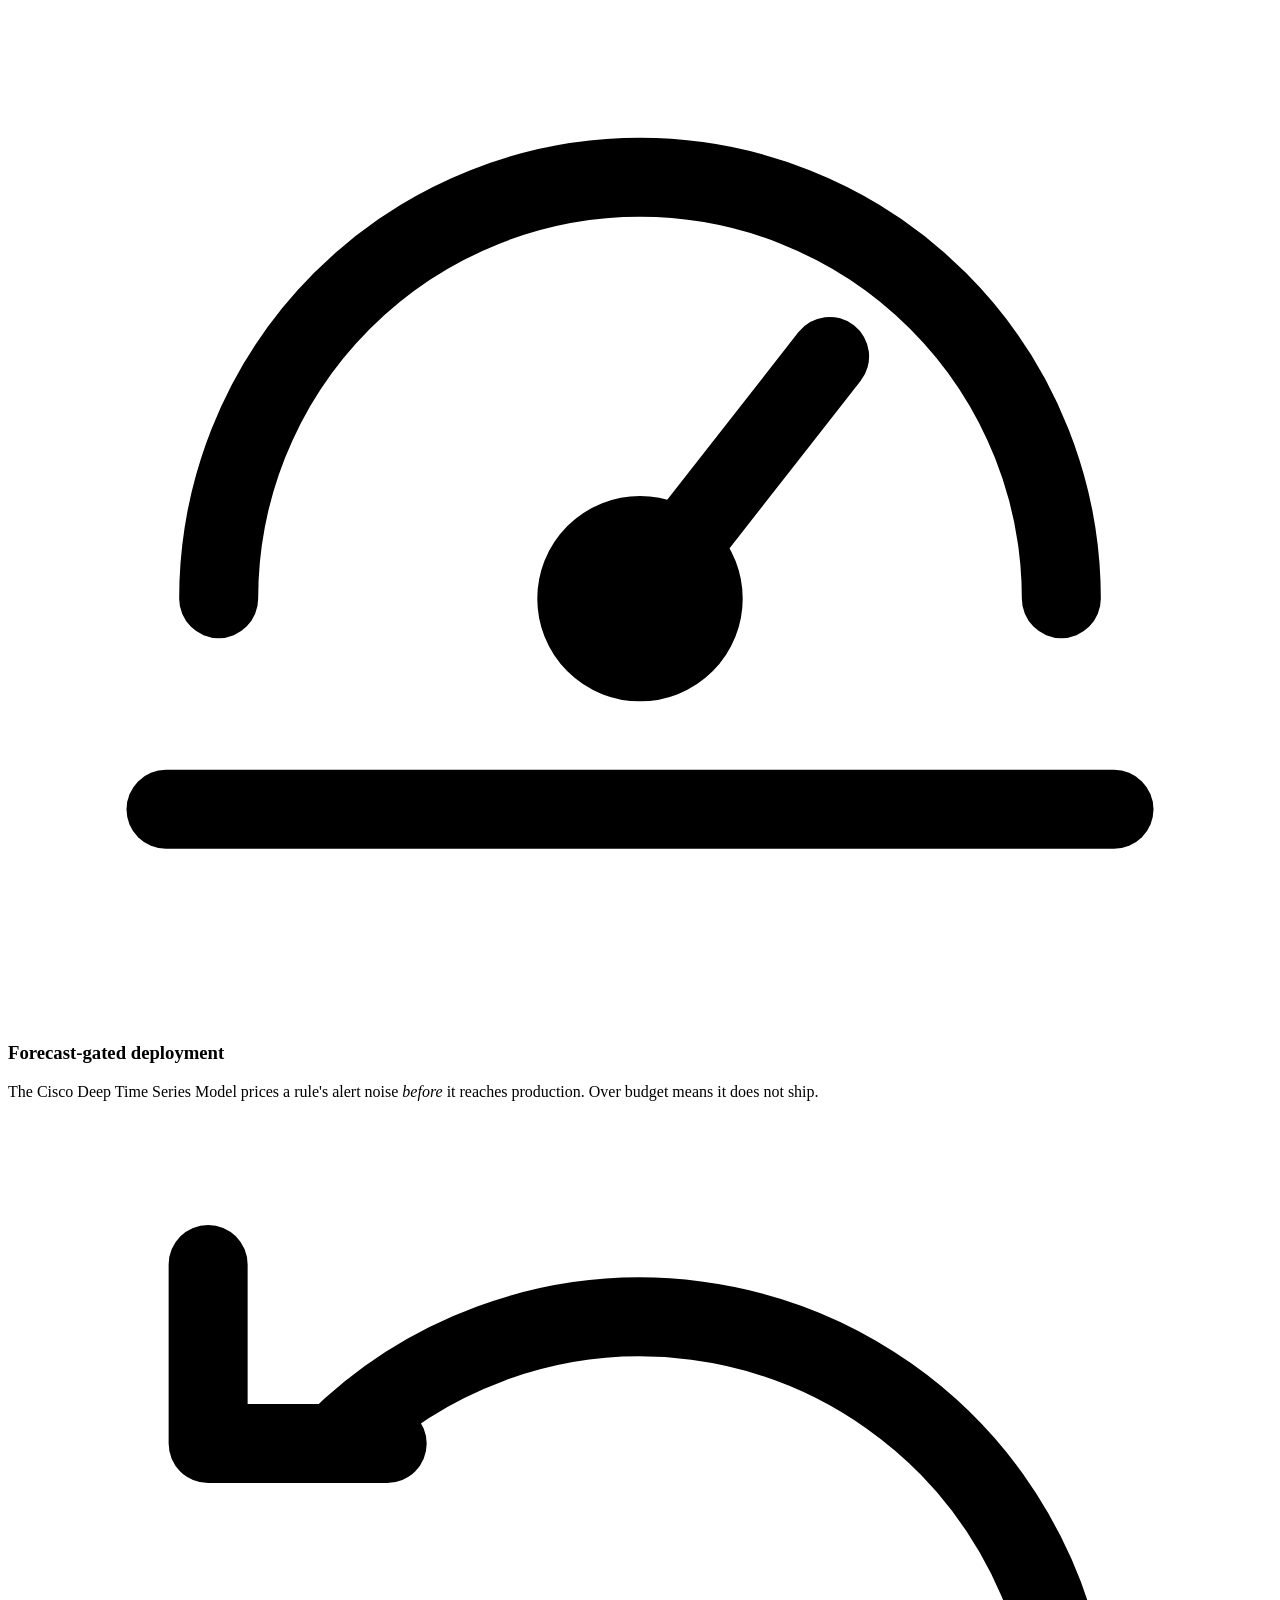
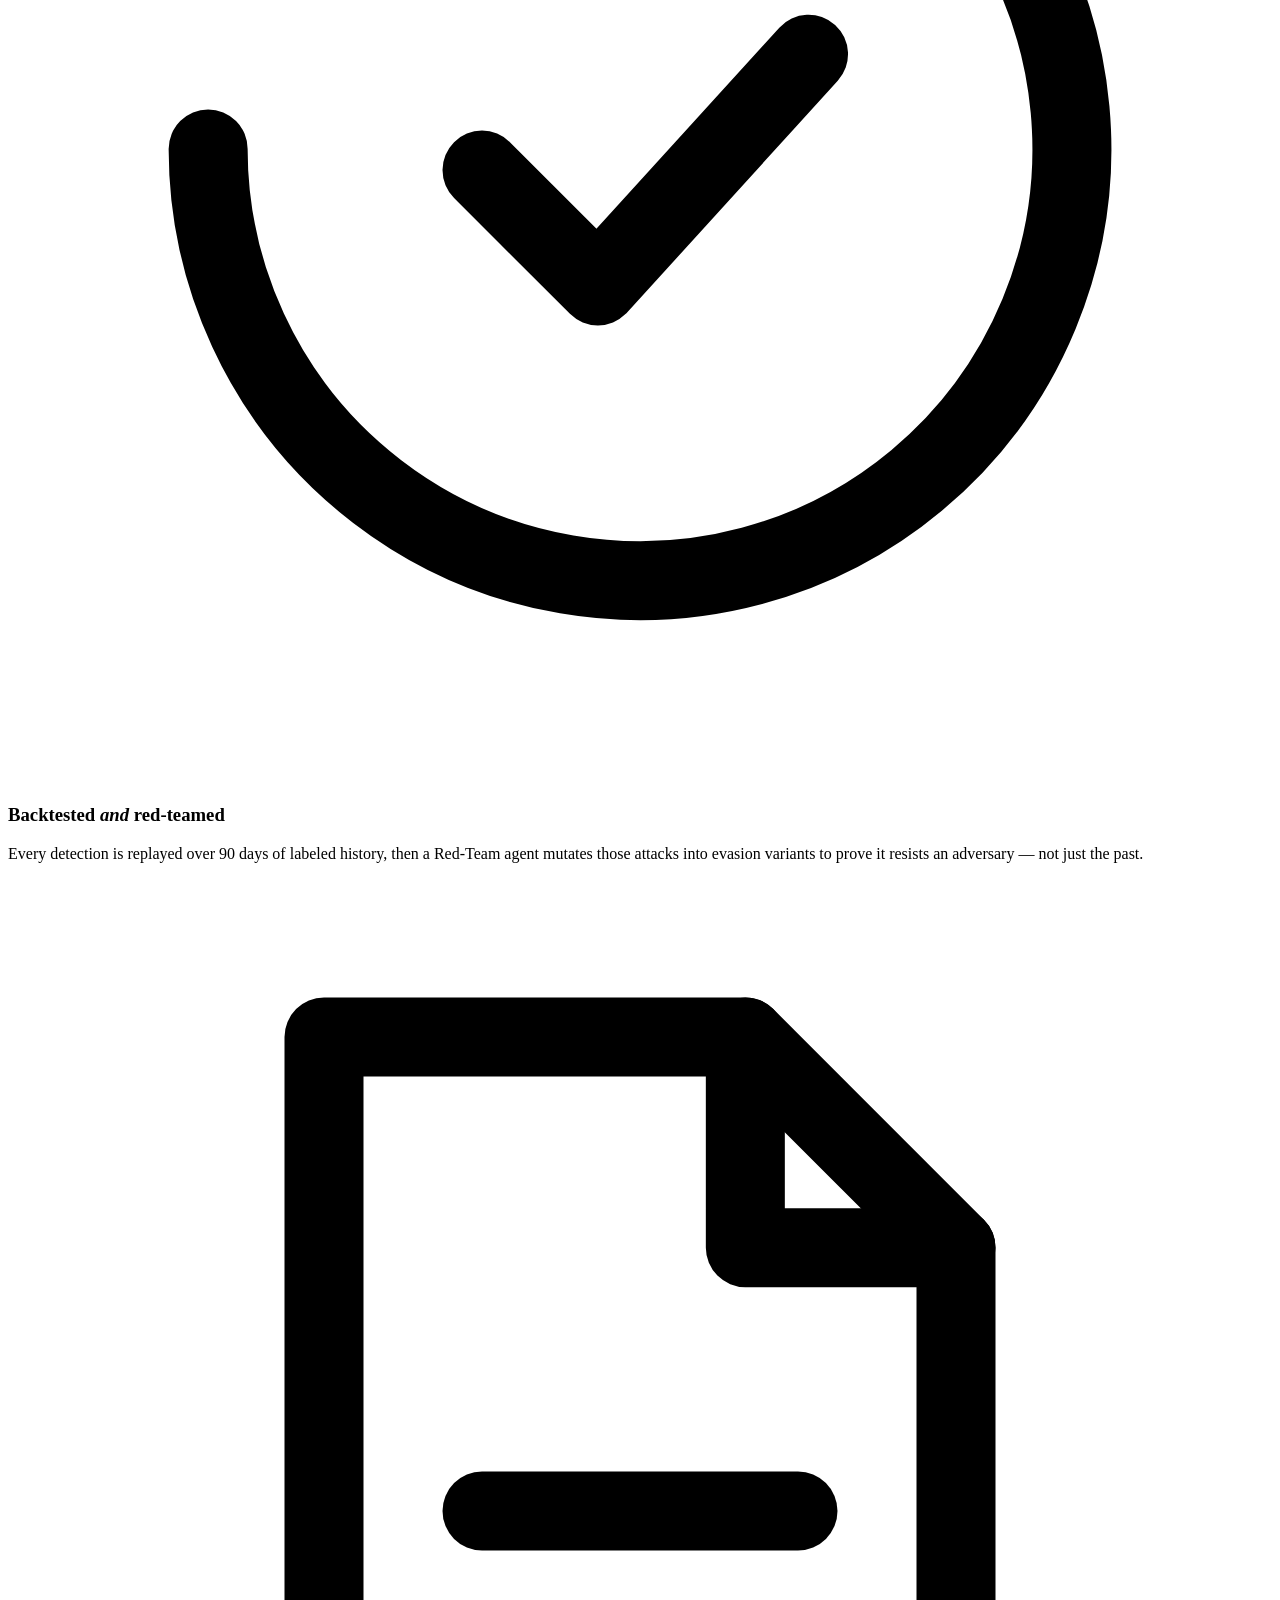
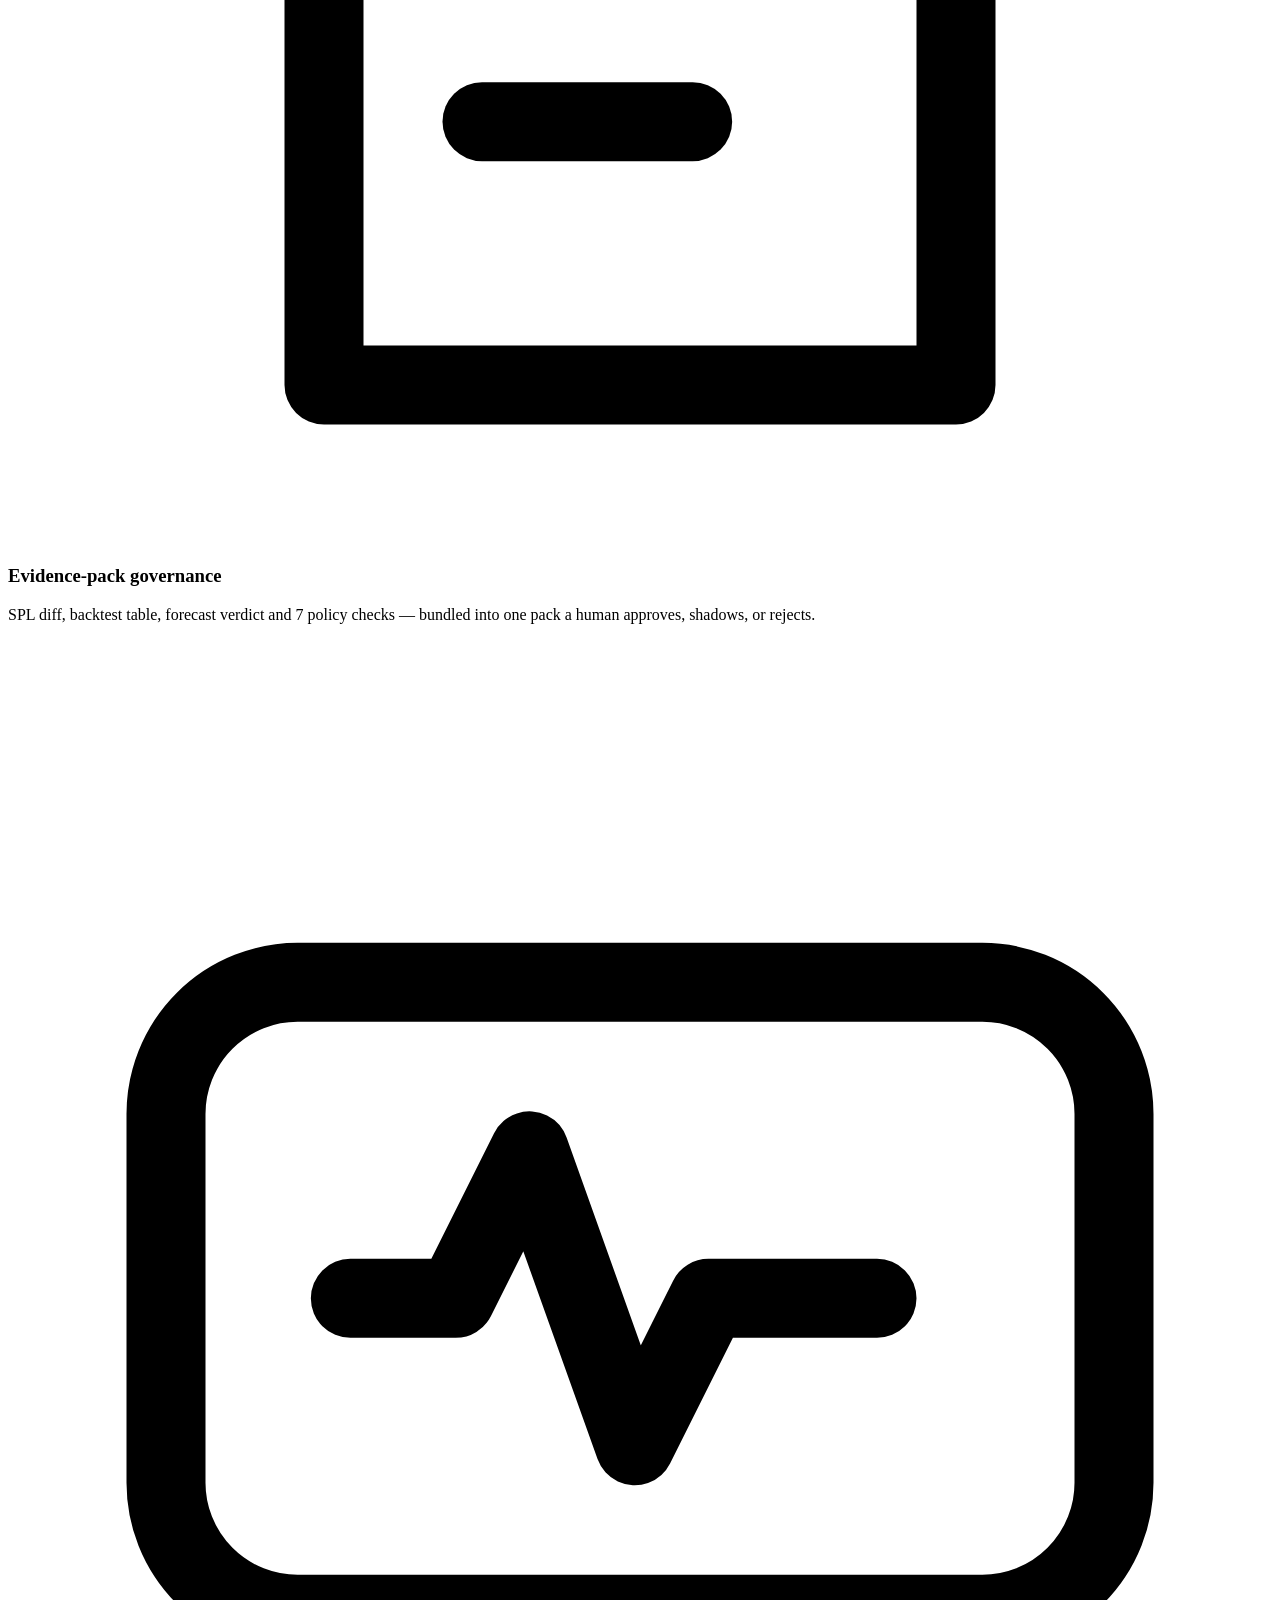
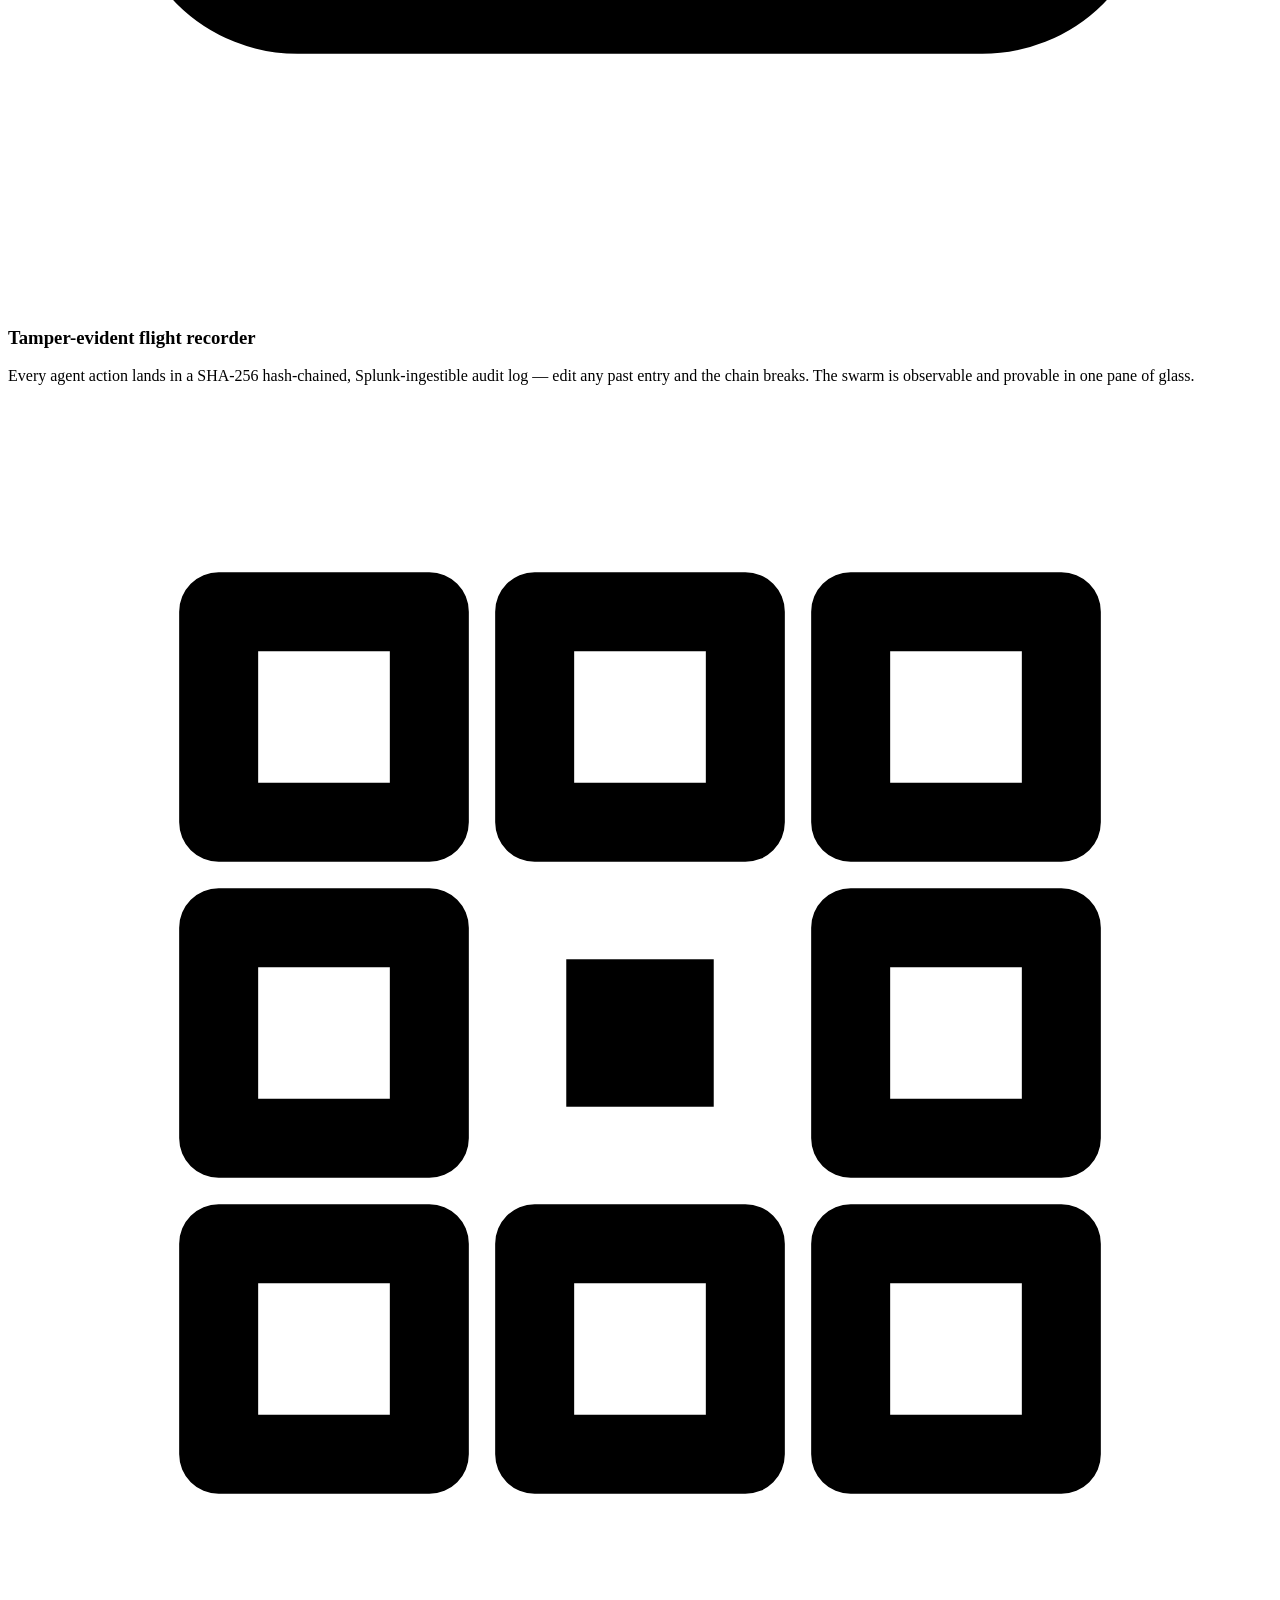
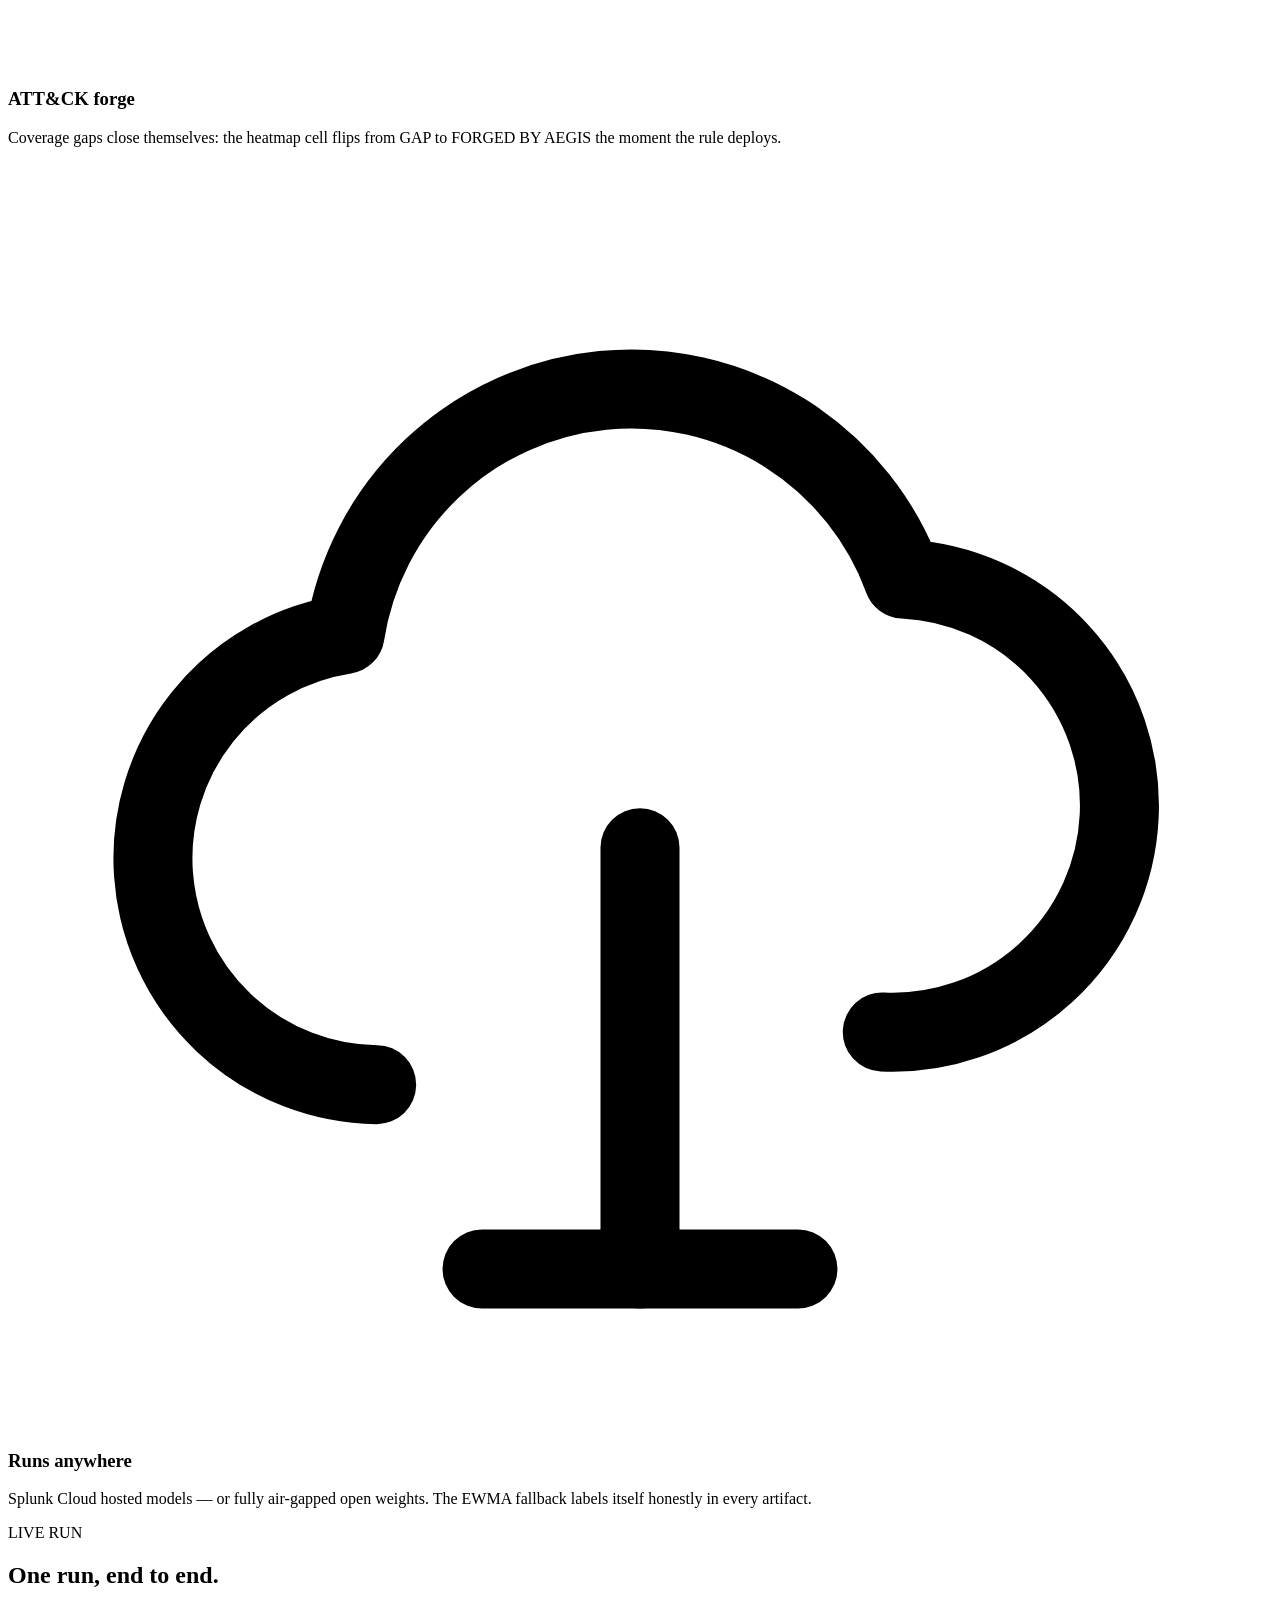
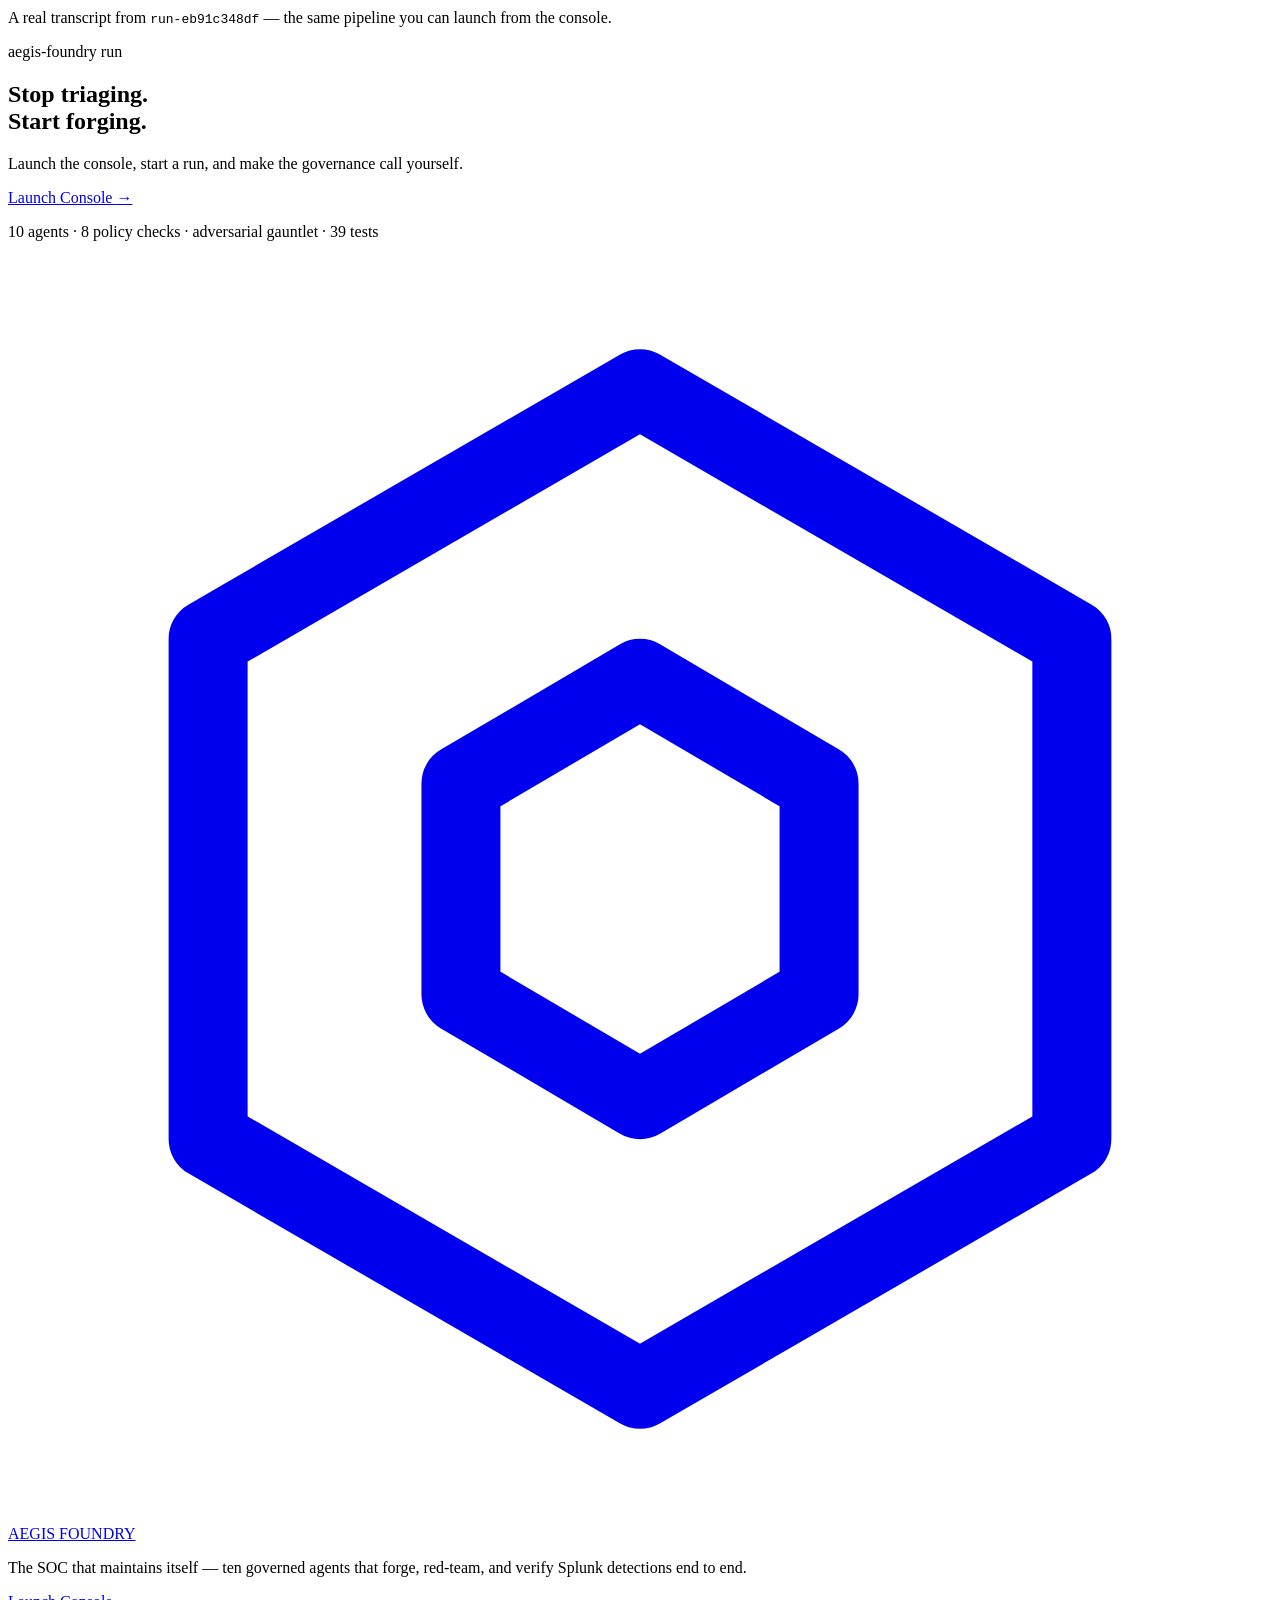
==== commit 07613bd6: "Redesign the landing footer into a premium multi-column layout Replace the single centered line with" ====
--- a/aegis_foundry/web/static/index.html
+++ b/aegis_foundry/web/static/index.html
@@ -337,7 +337,61 @@
   </main>
 
   <footer class="foot">
-    <p>Apache-2.0 &mdash; built on Splunk MCP Server, Hosted Models, and AppInspect &middot; <a href="/console">console</a> &middot; <a href="/">aegis-foundry</a></p>
+    <div class="foot-glow" aria-hidden="true"></div>
+    <div class="foot-inner">
+
+      <div class="foot-brand-col">
+        <a class="foot-brand" href="#top">
+          <svg class="foot-glyph" viewBox="0 0 24 24" fill="none" stroke="currentColor" stroke-width="1.5" stroke-linejoin="round" aria-hidden="true">
+            <path d="M12 2.5l8.2 4.75v9.5L12 21.5l-8.2-4.75v-9.5L12 2.5z" />
+            <path d="M12 8l3.4 2v4L12 16l-3.4-2v-4L12 8z" />
+          </svg>
+          <span>AEGIS FOUNDRY</span>
+        </a>
+        <p class="foot-tag">The SOC that maintains itself &mdash; ten governed agents that forge, red-team, and verify Splunk detections end to end.</p>
+        <a class="foot-cta" href="/console">Launch Console <span class="btn-arr">&rarr;</span></a>
+      </div>
+
+      <nav class="foot-col" aria-label="Platform">
+        <h4 class="foot-h">Platform</h4>
+        <a href="#problem">The problem</a>
+        <a href="#pipeline">The pipeline</a>
+        <a href="#why">Why it wins</a>
+        <a href="#run">Live run</a>
+        <a href="/console">Console</a>
+      </nav>
+
+      <nav class="foot-col" aria-label="Project">
+        <h4 class="foot-h">Project</h4>
+        <a href="https://github.com/ismailridwans/aegis-foundry" target="_blank" rel="noopener">Source on GitHub</a>
+        <a href="https://github.com/ismailridwans/aegis-foundry/blob/main/architecture_diagram.md" target="_blank" rel="noopener">Architecture</a>
+        <a href="https://github.com/ismailridwans/aegis-foundry/blob/main/docs/SUBMISSION.md" target="_blank" rel="noopener">Submission kit</a>
+        <a href="https://github.com/ismailridwans/aegis-foundry/blob/main/LICENSE" target="_blank" rel="noopener">Apache-2.0 license</a>
+      </nav>
+
+      <div class="foot-connect">
+        <h4 class="foot-h">Connect</h4>
+        <div class="foot-social">
+          <a class="foot-ico" href="https://github.com/ismailridwans/aegis-foundry" target="_blank" rel="noopener" aria-label="Source on GitHub" title="Source on GitHub">
+            <svg viewBox="0 0 24 24" fill="currentColor" aria-hidden="true"><path d="M12 .5C5.73.5.5 5.73.5 12a11.5 11.5 0 0 0 7.86 10.92c.58.1.79-.25.79-.56v-2c-3.2.7-3.88-1.37-3.88-1.37-.53-1.34-1.3-1.7-1.3-1.7-1.06-.72.08-.71.08-.71 1.17.08 1.78 1.2 1.78 1.2 1.04 1.78 2.74 1.27 3.4.97.11-.76.41-1.27.74-1.56-2.55-.29-5.24-1.28-5.24-5.69 0-1.26.45-2.28 1.19-3.08-.12-.29-.52-1.46.11-3.05 0 0 .97-.31 3.18 1.18a11 11 0 0 1 5.8 0c2.2-1.49 3.17-1.18 3.17-1.18.63 1.59.23 2.76.11 3.05.74.8 1.19 1.82 1.19 3.08 0 4.42-2.69 5.39-5.25 5.68.42.36.8 1.08.8 2.18v3.23c0 .31.21.67.8.56A11.5 11.5 0 0 0 23.5 12C23.5 5.73 18.27.5 12 .5z"/></svg>
+          </a>
+          <a class="foot-ico" href="/console" aria-label="Live console" title="Live console">
+            <svg viewBox="0 0 24 24" fill="none" stroke="currentColor" stroke-width="1.6" stroke-linecap="round" stroke-linejoin="round" aria-hidden="true"><path d="M12 3c3 2 4.5 5 4.5 9 0 2-.5 3.8-1.5 5.5h-6C8 14.8 7.5 14 7.5 12c0-4 1.5-7 4.5-9z"/><circle cx="12" cy="10" r="1.4"/><path d="M9 18l-2 3M15 18l2 3"/></svg>
+          </a>
+          <a class="foot-ico" href="https://splunk.devpost.com" target="_blank" rel="noopener" aria-label="Splunk Agentic Ops Hackathon on Devpost" title="Splunk Agentic Ops Hackathon">
+            <svg viewBox="0 0 24 24" fill="none" stroke="currentColor" stroke-width="1.6" stroke-linecap="round" stroke-linejoin="round" aria-hidden="true"><path d="M7 4h10v3a5 5 0 0 1-10 0V4z"/><path d="M7 5H4v2a3 3 0 0 0 3 3M17 5h3v2a3 3 0 0 1-3 3"/><path d="M10 13.5V16M14 13.5V16M8 20.5h8M9.5 20.5a2.5 2.5 0 0 1 5 0"/></svg>
+          </a>
+        </div>
+        <p class="foot-built">Built on Splunk MCP Server, Cisco Deep Time Series Model, Foundation-Sec-1.1-8B &amp; gpt-oss.</p>
+        <p class="foot-track">Splunk Agentic Ops &middot; Security track</p>
+      </div>
+
+    </div>
+
+    <div class="foot-bar">
+      <span>Apache-2.0 &middot; &copy; 2026 Aegis Foundry &middot; built for the Splunk Agentic Ops Hackathon</span>
+      <span class="foot-mark">forged by aegis</span>
+    </div>
   </footer>
 </body>
 </html>
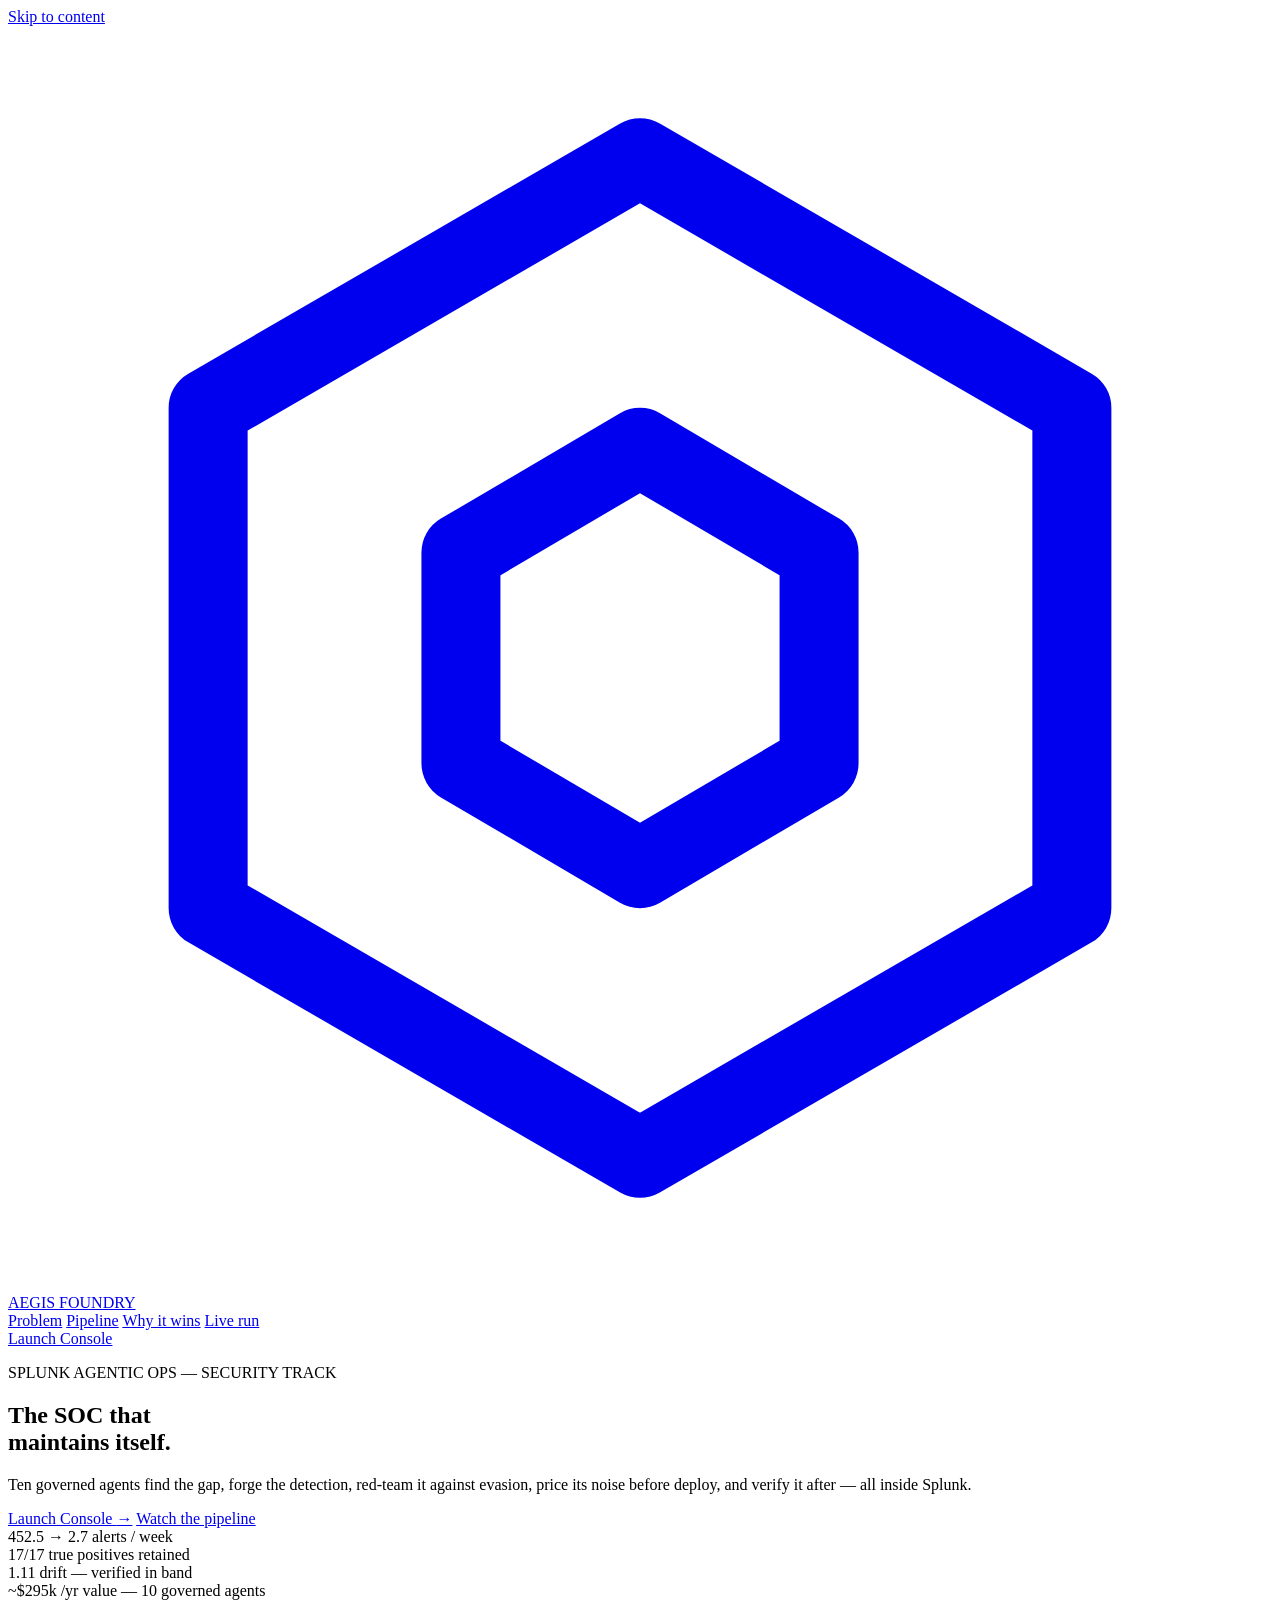
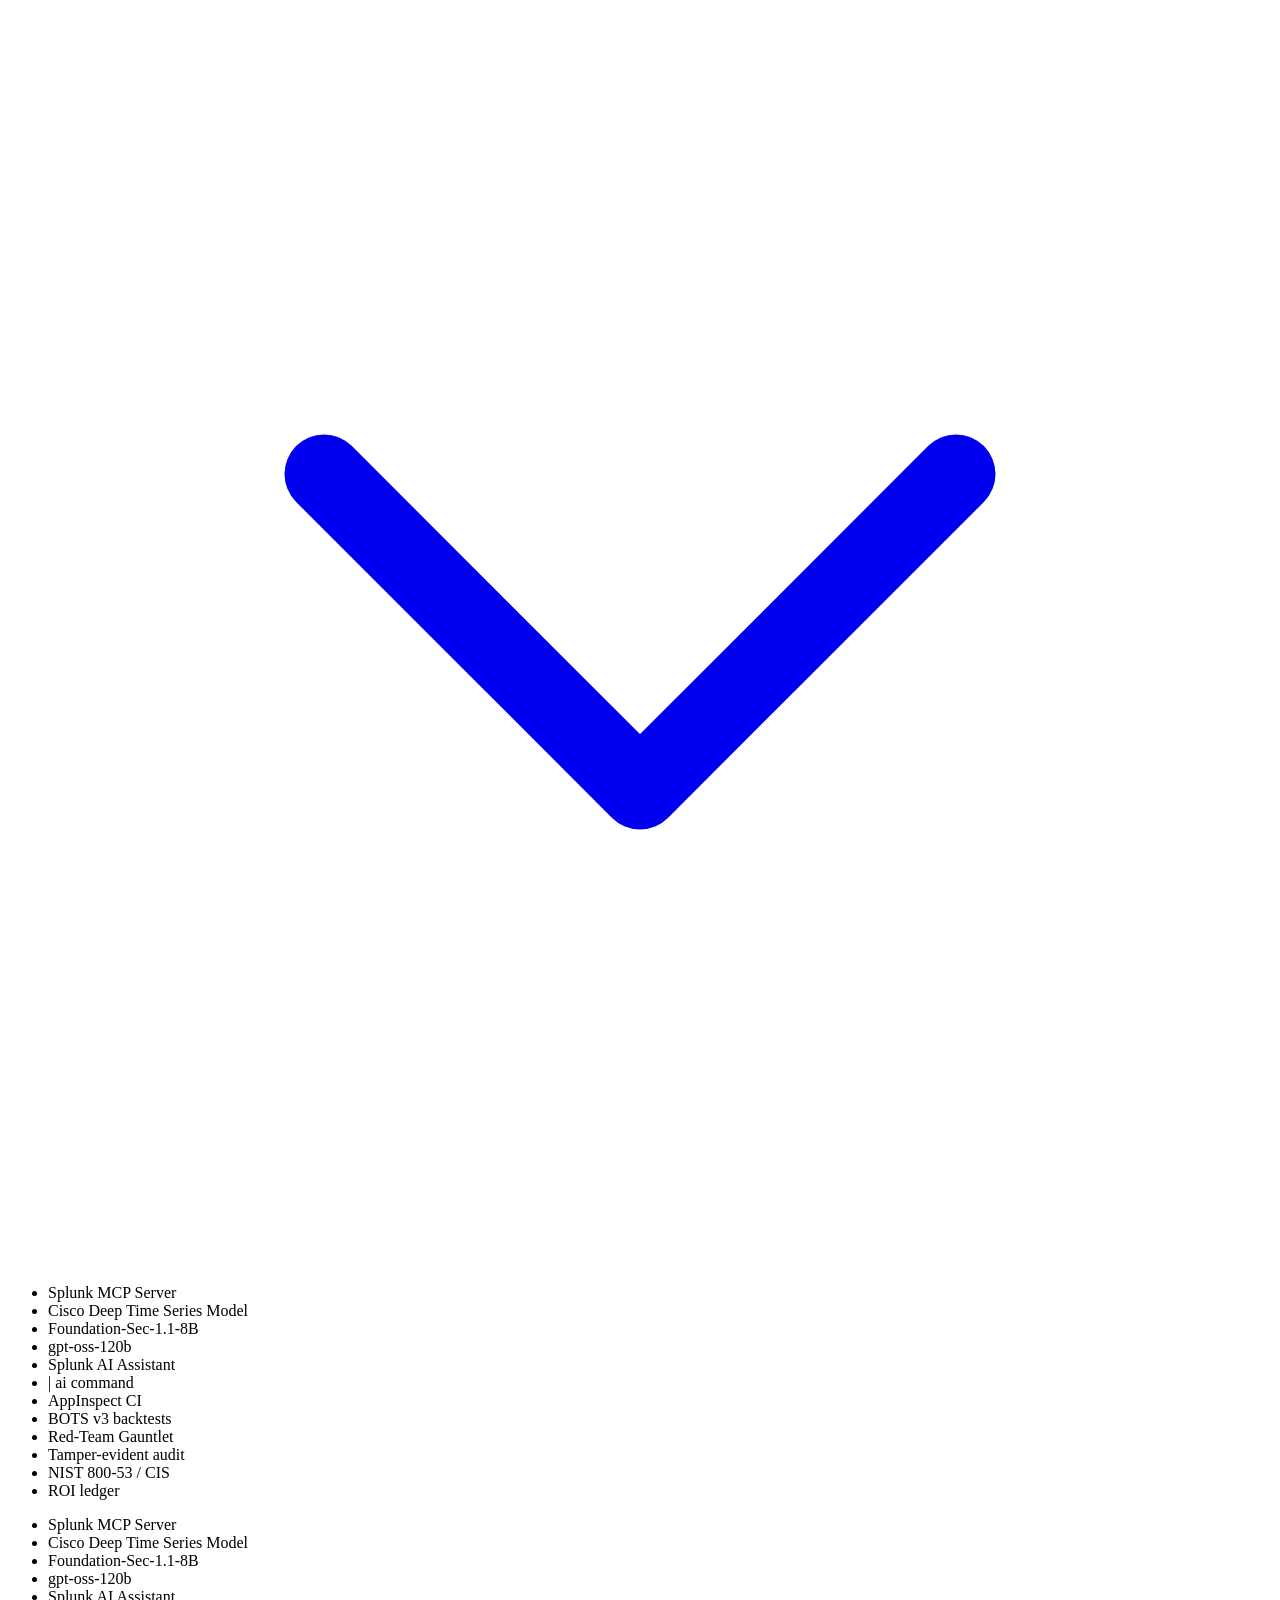
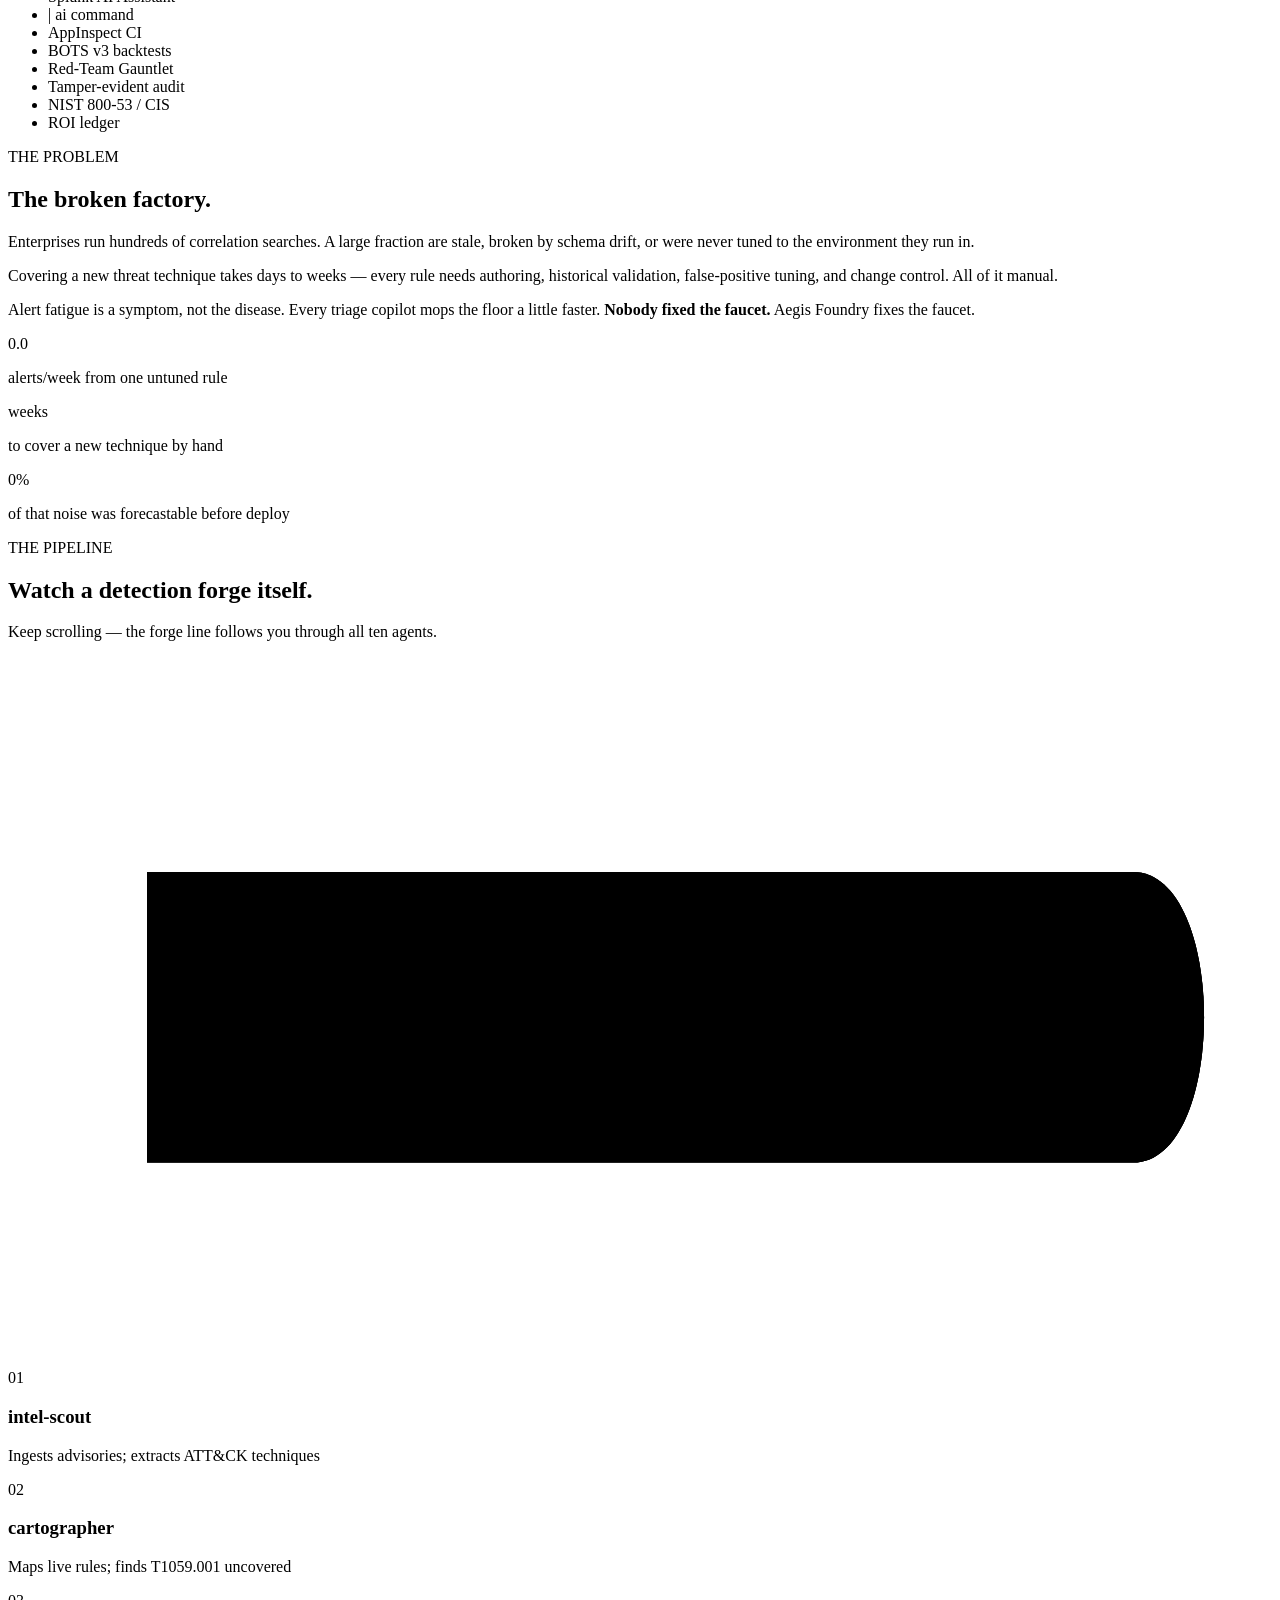
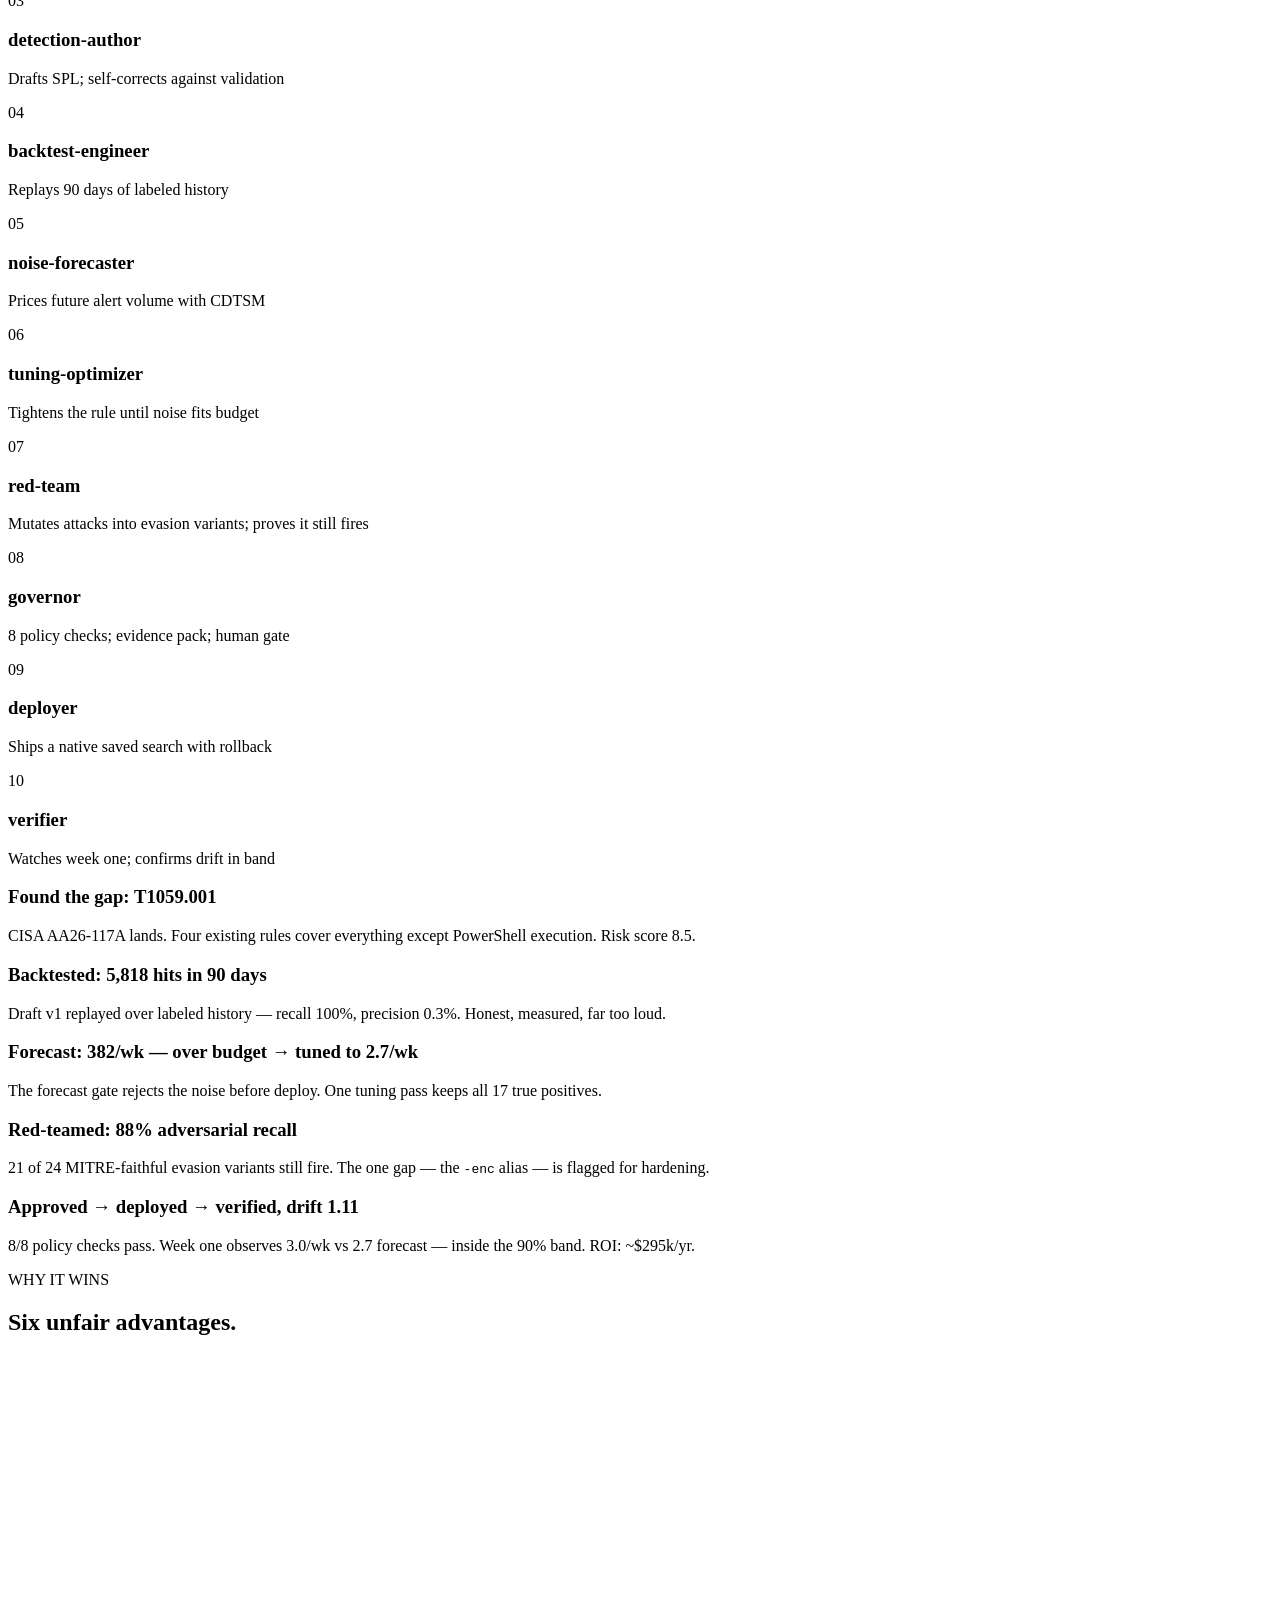
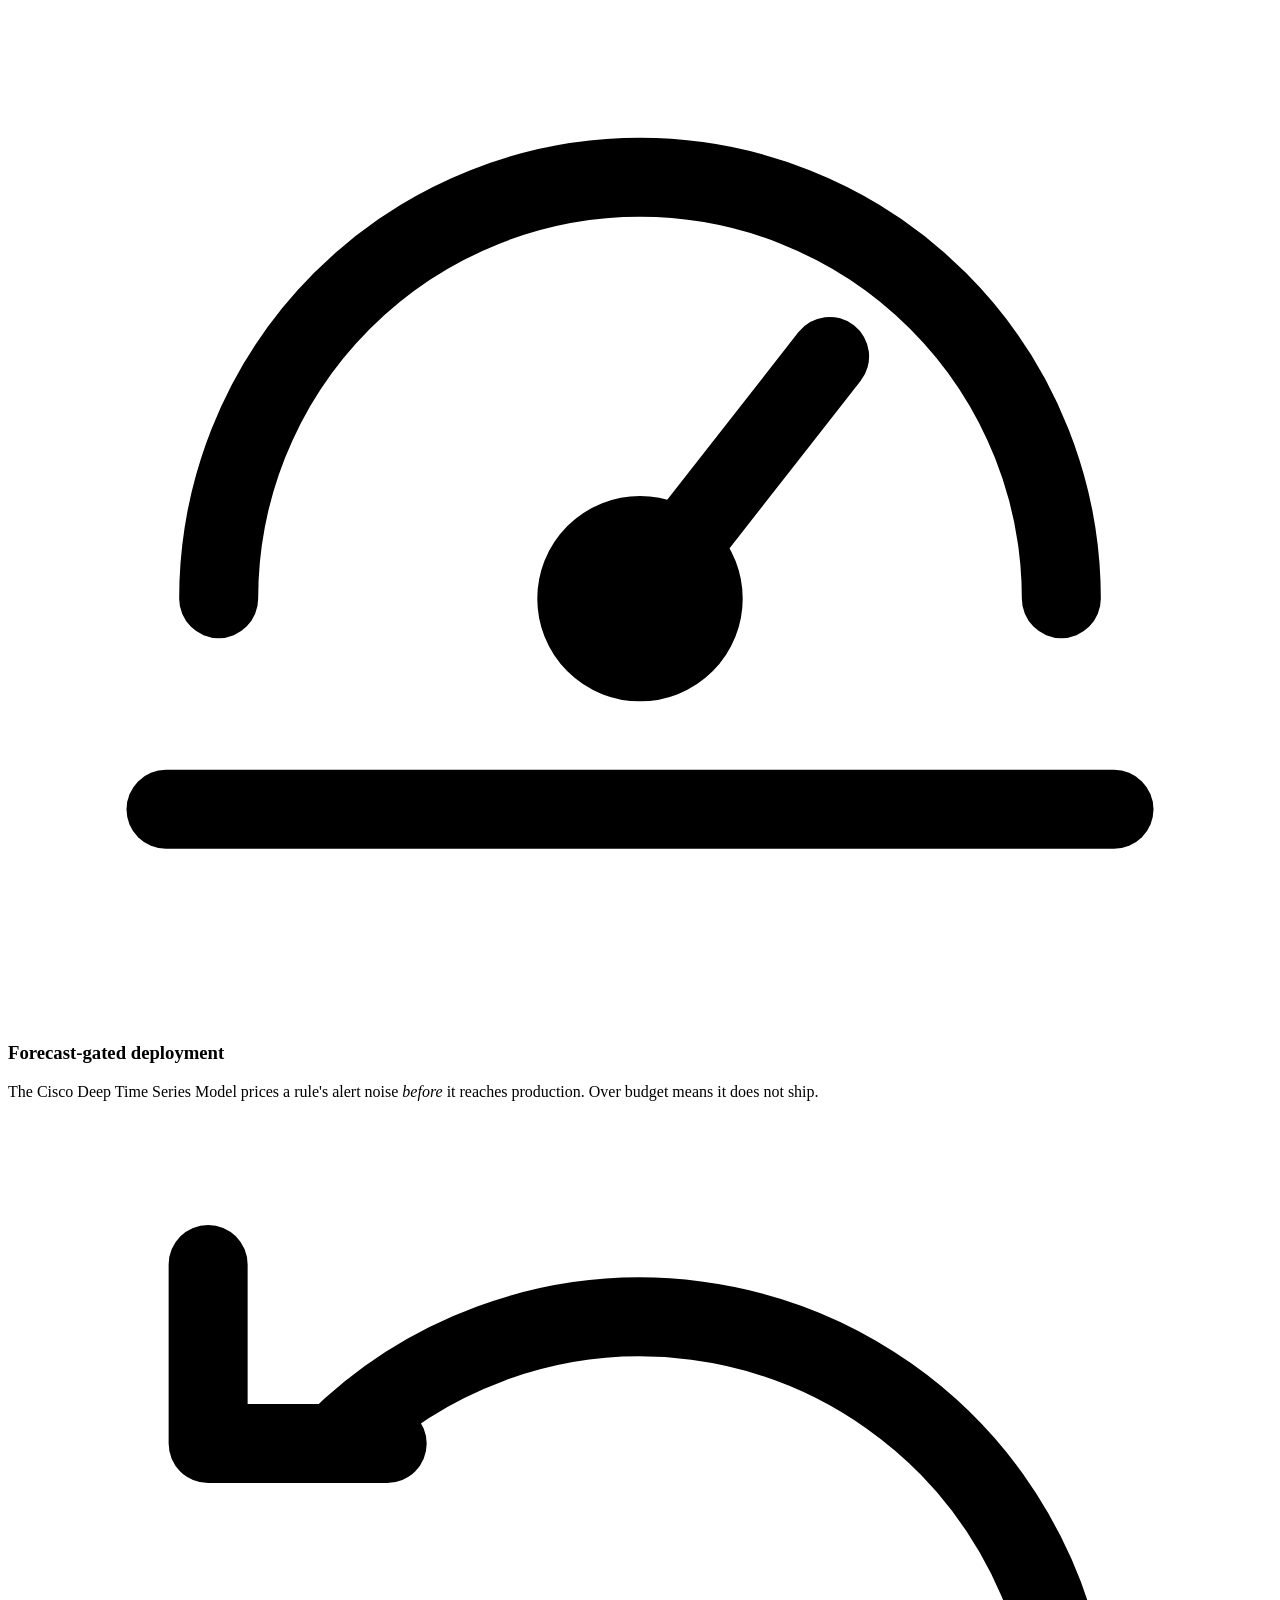
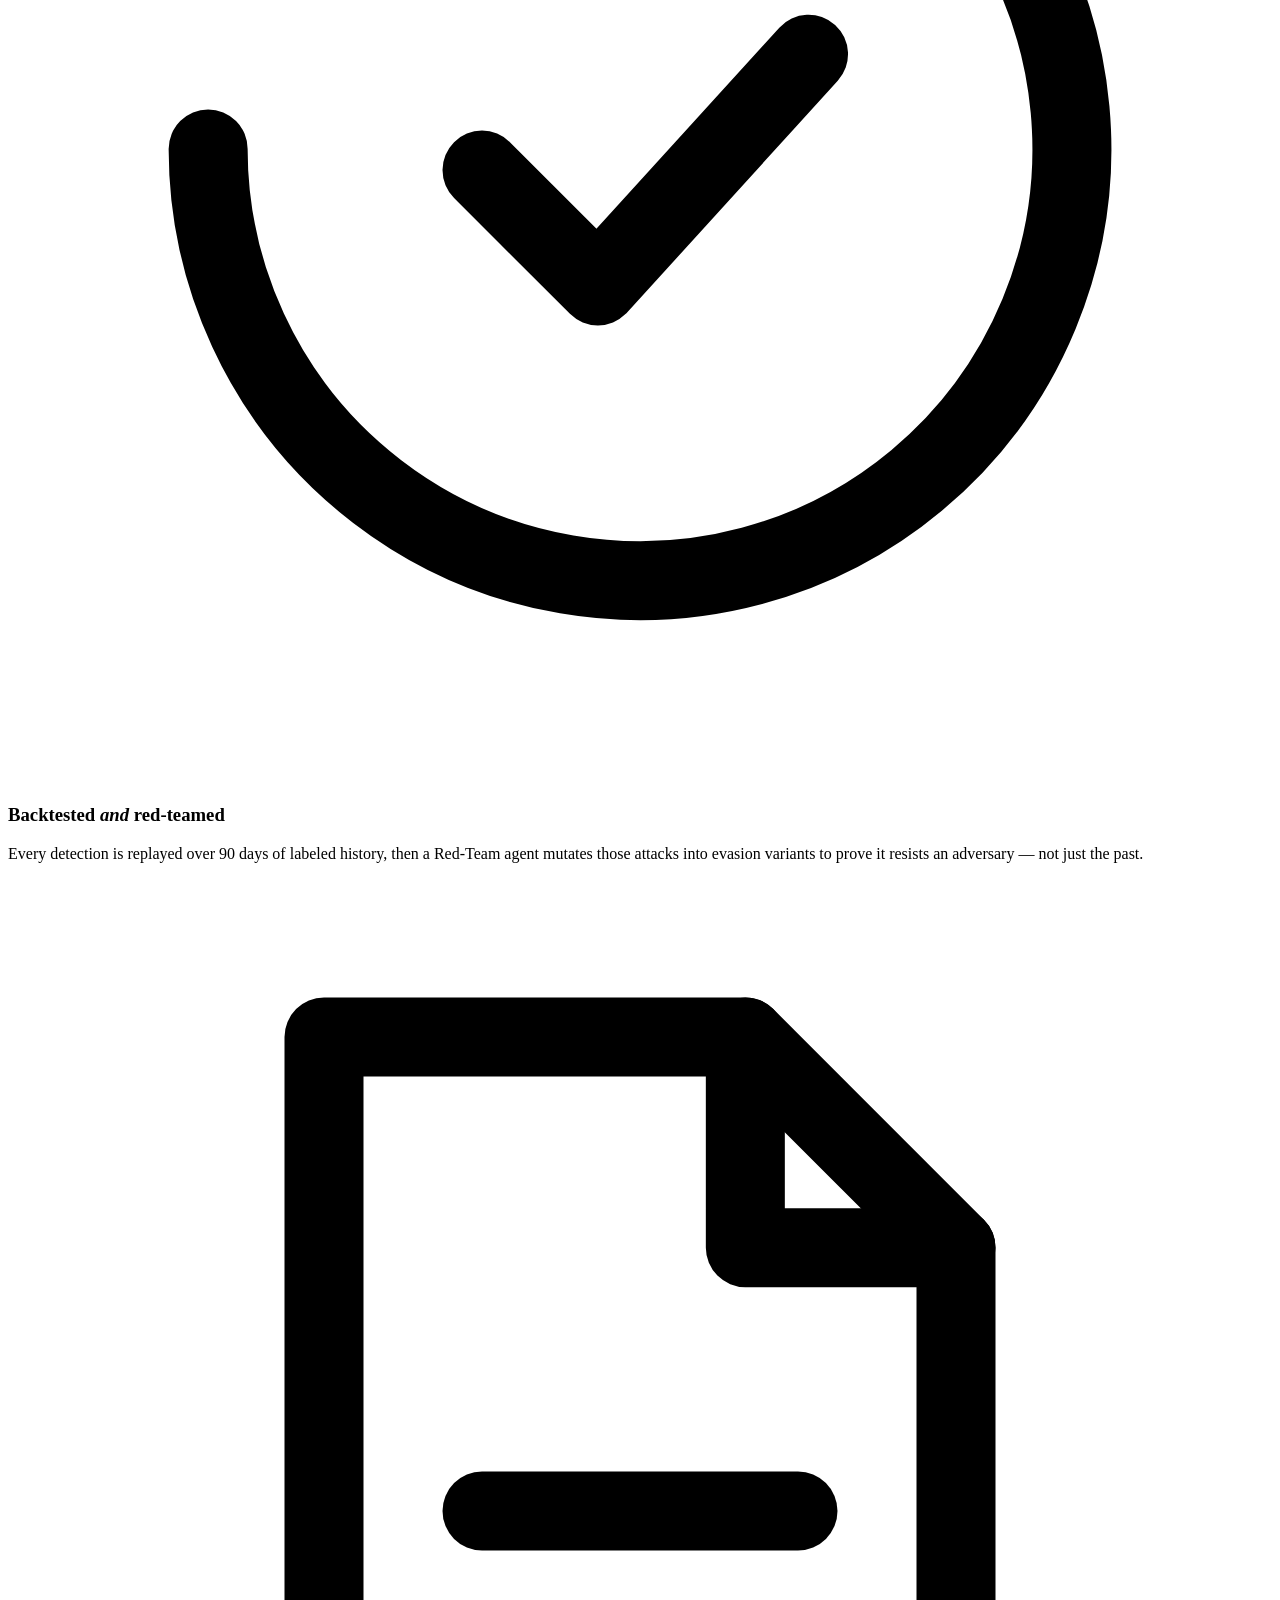
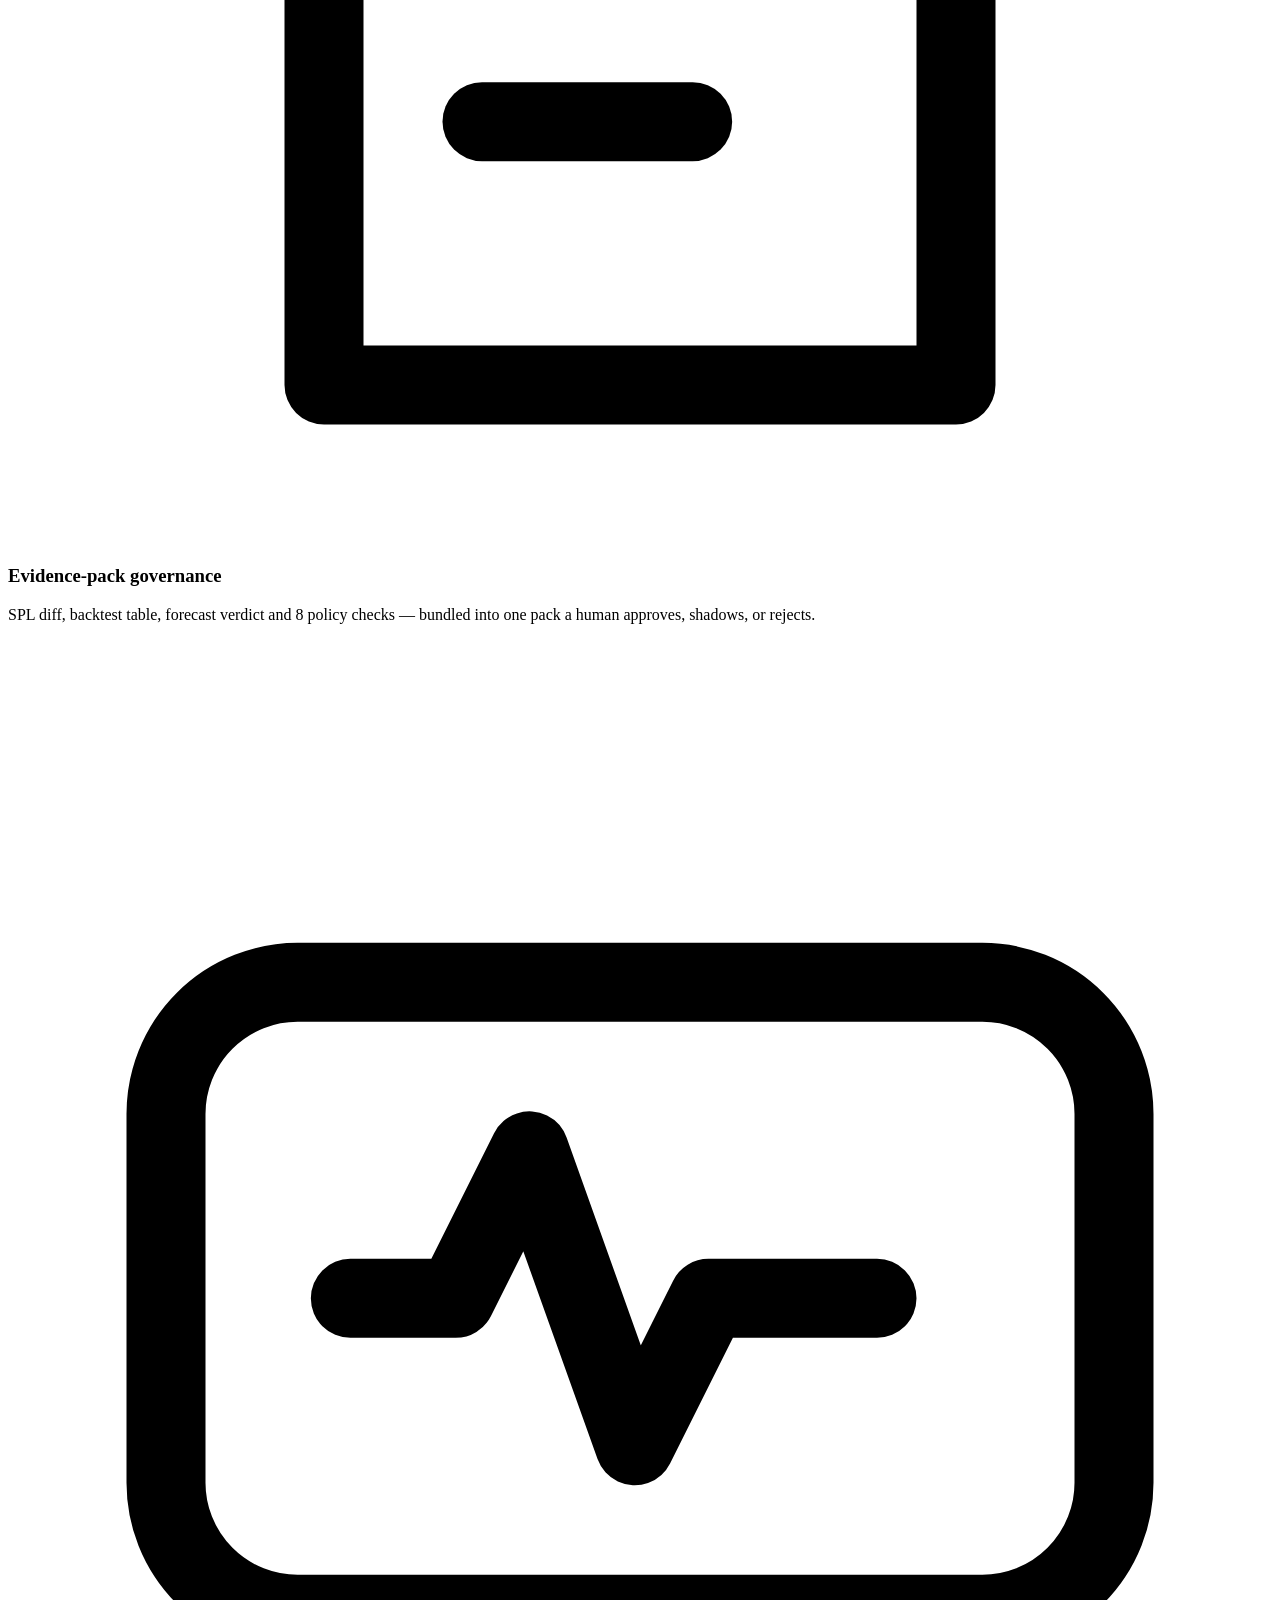
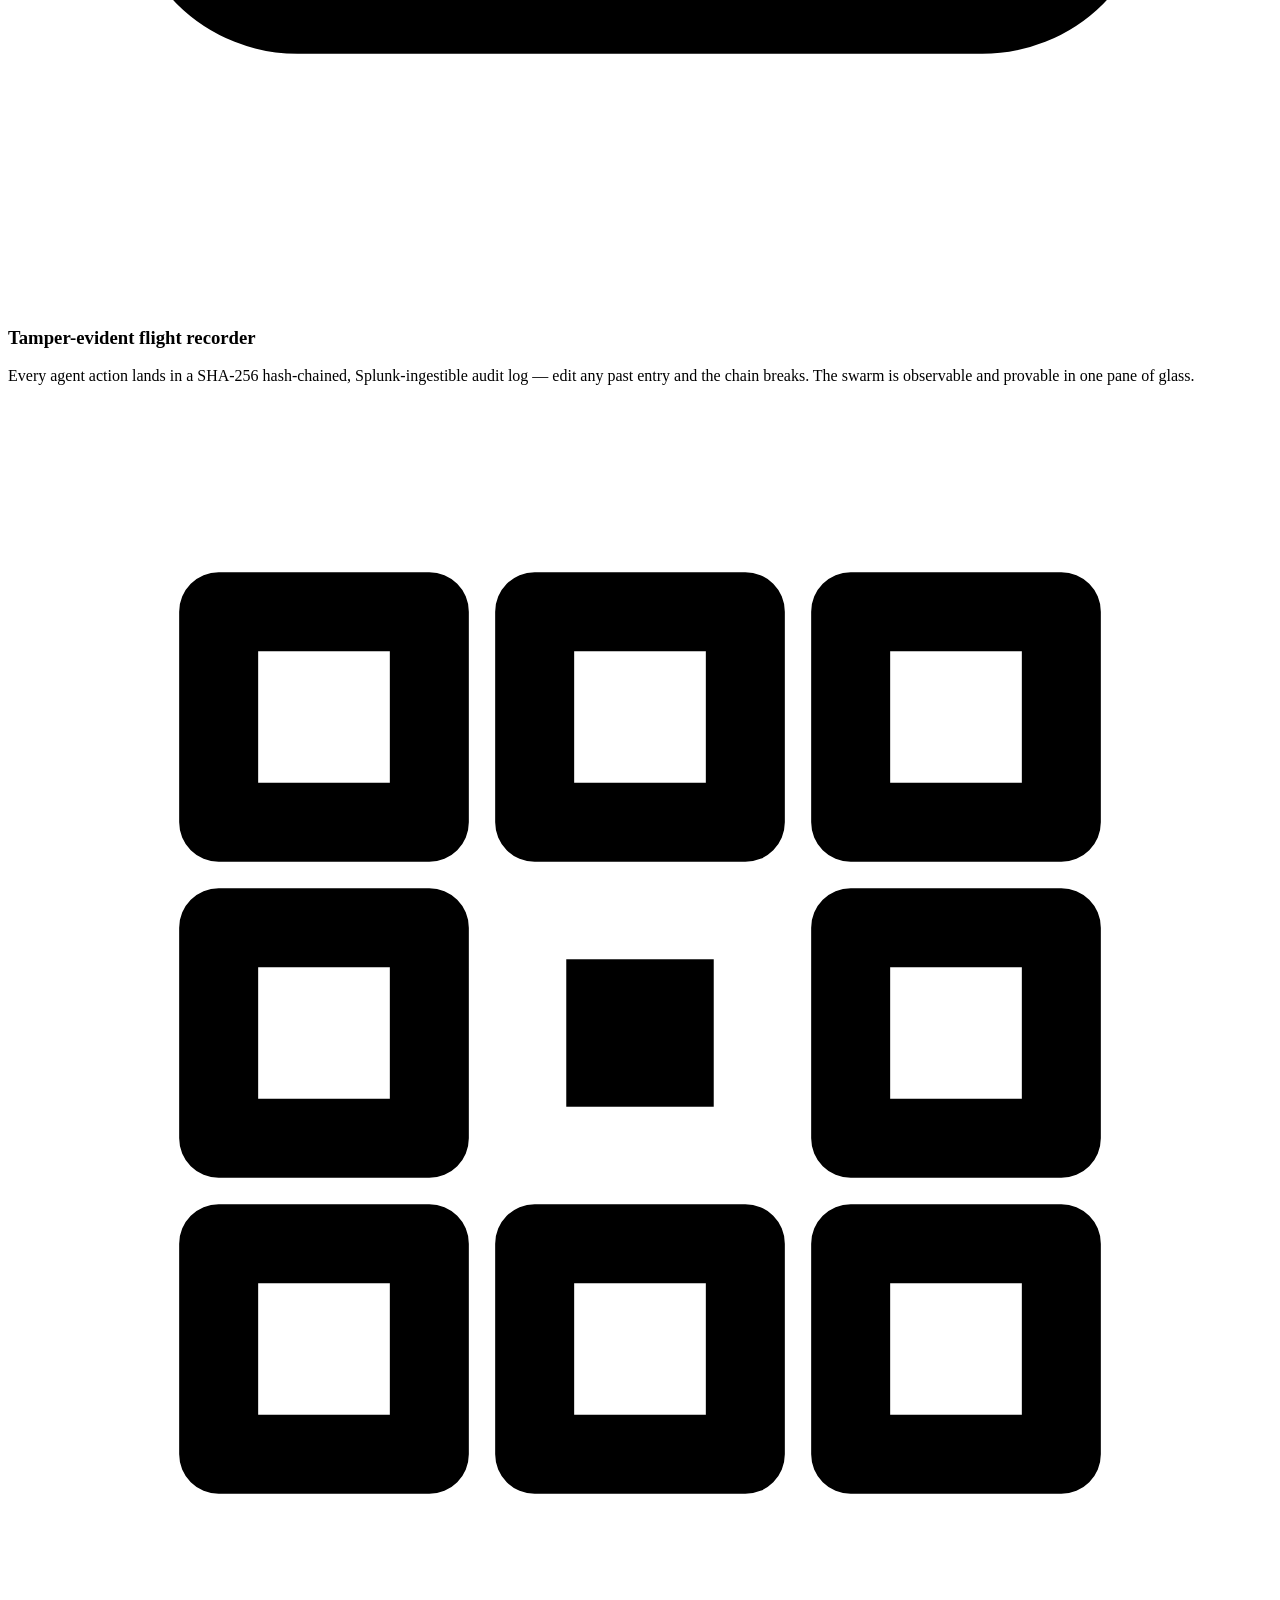
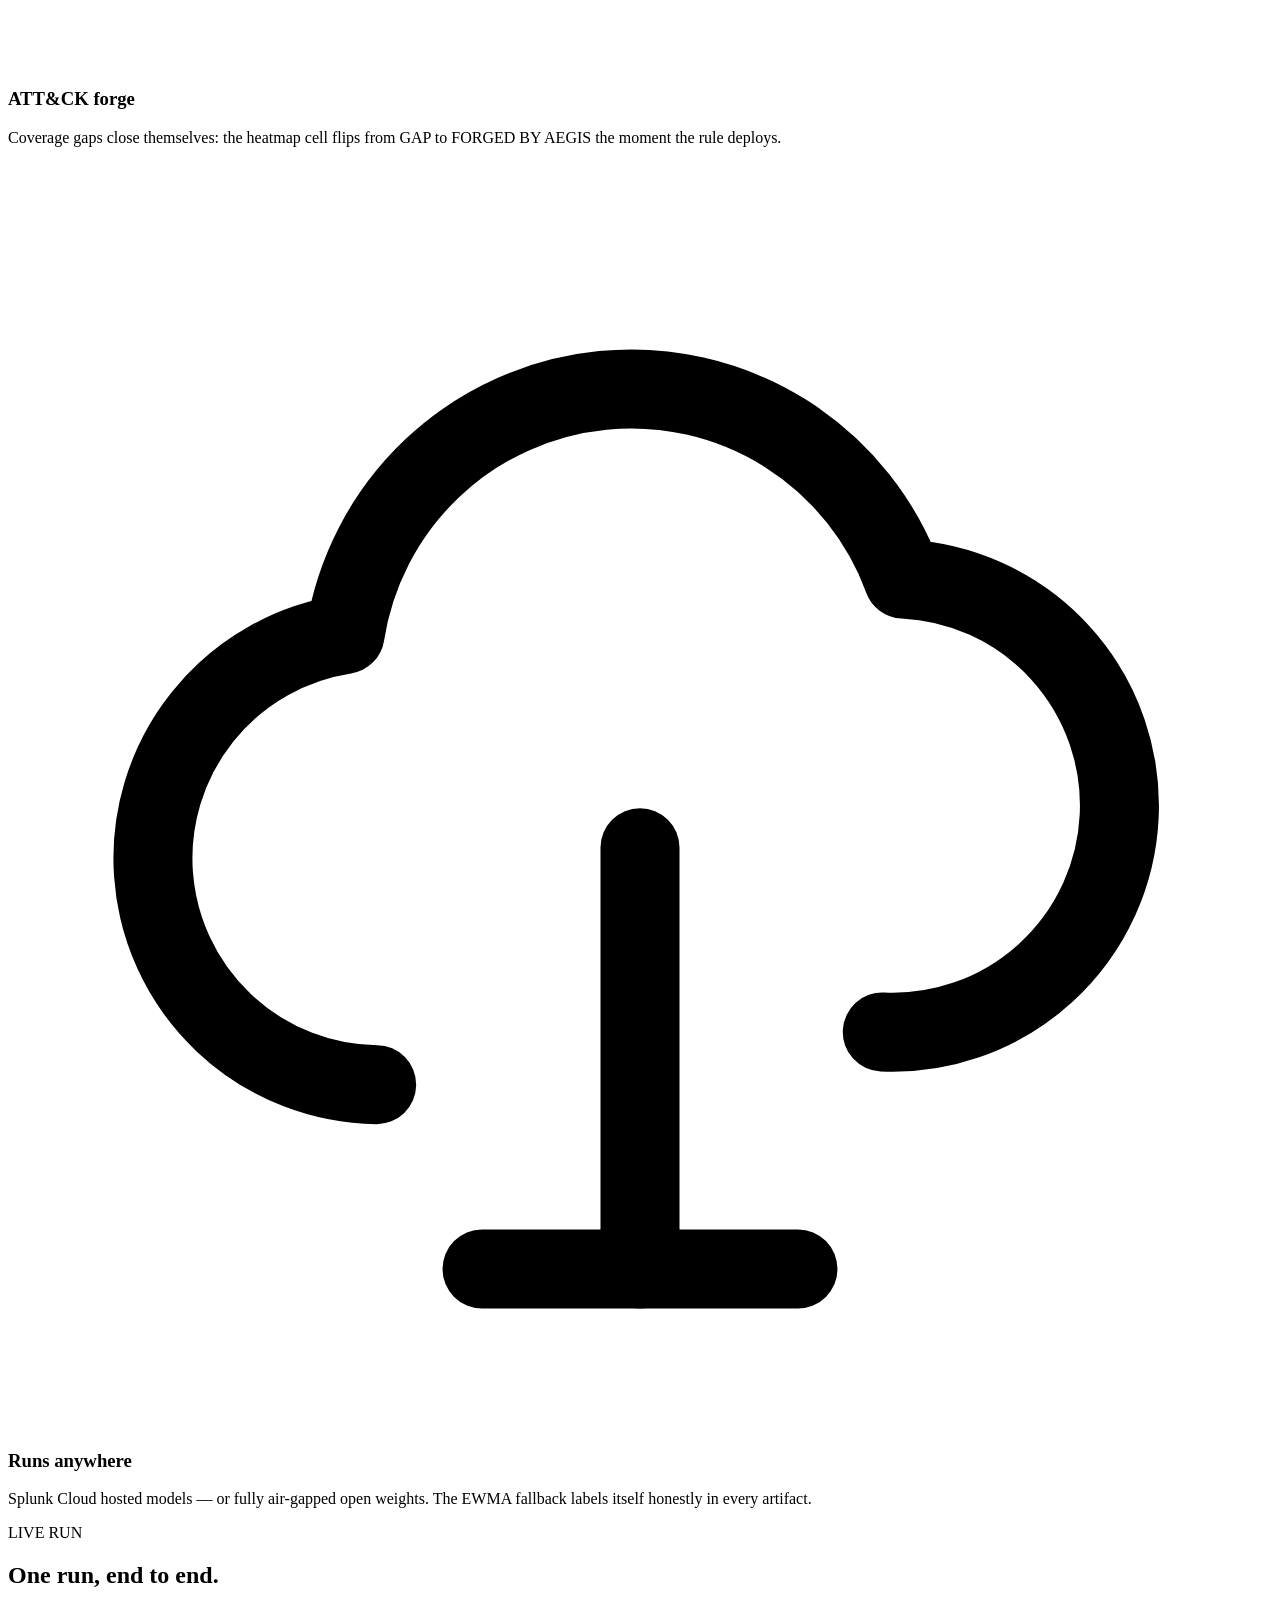
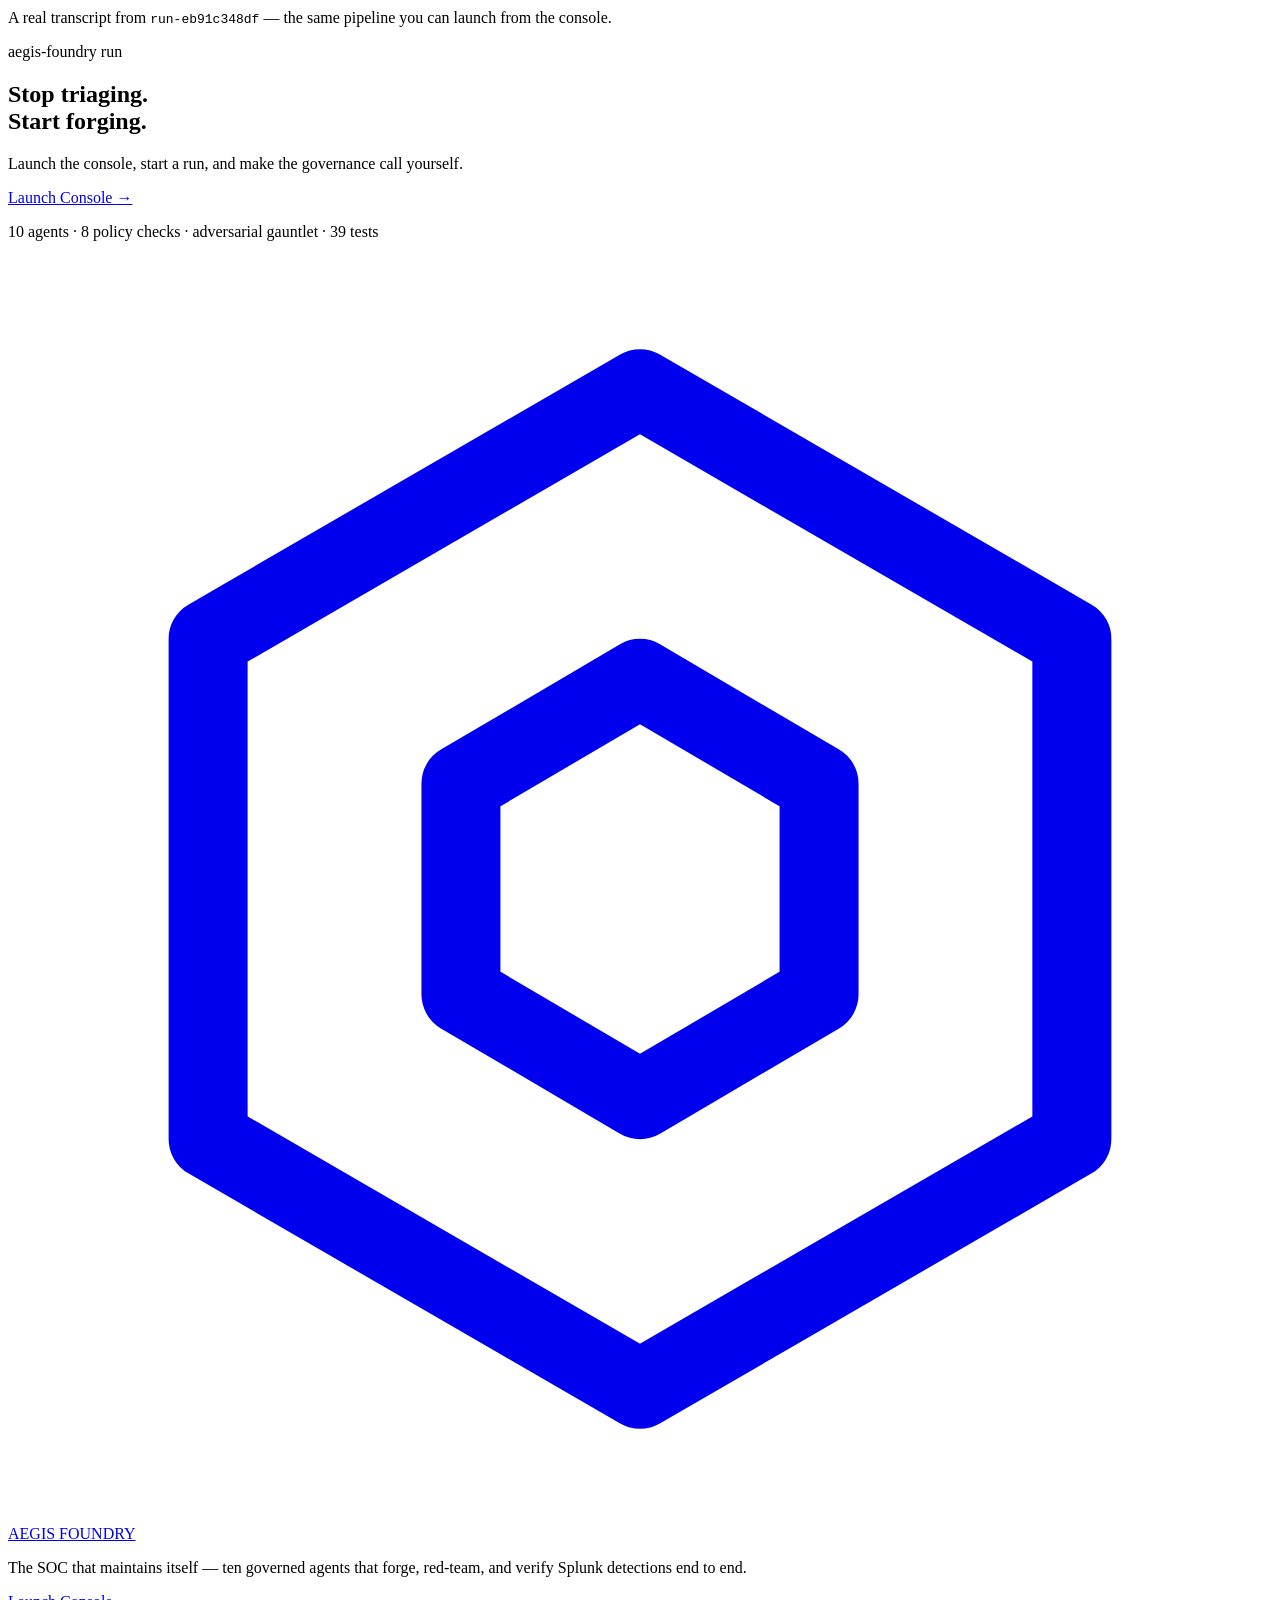
==== commit 9a5d2fae: "Audit pass: fix claim/number inconsistencies a judge would catch Multi-agent completeness audit conf" ====
--- a/aegis_foundry/web/static/index.html
+++ b/aegis_foundry/web/static/index.html
@@ -3,9 +3,10 @@
 <head>
   <meta charset="utf-8" />
   <meta name="viewport" content="width=device-width, initial-scale=1" />
-  <meta name="description" content="Aegis Foundry - the SOC that maintains itself. A nine-agent detection-engineering pipeline for Splunk: gap detection, authoring, backtest, noise forecast, tuning, governed deploy, post-deploy verification." />
+  <meta name="description" content="Aegis Foundry - the SOC that maintains itself. A ten-agent detection-engineering pipeline for Splunk: gap detection, authoring, backtest, noise forecast, tuning, adversarial red-teaming, governed deploy, and post-deploy verification." />
   <meta name="theme-color" content="#04060c" />
   <title>Aegis Foundry &mdash; The SOC that maintains itself</title>
+  <link rel="icon" type="image/svg+xml" href="/static/favicon.svg" />
   <link rel="stylesheet" href="/static/design-tokens.css?v=3" />
   <link rel="stylesheet" href="/static/landing.css?v=3" />
   <script src="/static/landing.js?v=3" defer></script>
@@ -58,7 +59,7 @@
         <div class="hero-strip-wrap">
           <div class="hero-strip glass bob" role="list" aria-label="Headline results">
             <div class="cell" role="listitem">
-              <span class="cell-v">382.3 <span class="arr">&rarr;</span> 2.7</span>
+              <span class="cell-v">452.5 <span class="arr">&rarr;</span> 2.7</span>
               <span class="cell-l">alerts / week</span>
             </div>
             <div class="cell" role="listitem">
@@ -129,7 +130,7 @@
         </div>
         <div class="prob-panel glass reveal" id="metrics">
           <div class="metric">
-            <div class="metric-num"><span data-count-from="0" data-count-to="382.3" data-decimals="1">0.0</span></div>
+            <div class="metric-num"><span data-count-from="0" data-count-to="452.5" data-decimals="1">0.0</span></div>
             <p class="metric-label">alerts/week from one untuned rule</p>
           </div>
           <div class="metric">
@@ -274,7 +275,7 @@
               <svg viewBox="0 0 24 24" fill="none" stroke="currentColor" stroke-width="1.5" stroke-linecap="round" stroke-linejoin="round"><path d="M6 3h8l4 4v14H6z" /><path d="M14 3v4h4" /><path d="M9 12h6" /><path d="M9 16h4" /></svg>
             </div>
             <h3>Evidence-pack governance</h3>
-            <p>SPL diff, backtest table, forecast verdict and 7 policy checks &mdash; bundled into one pack a human approves, shadows, or rejects.</p>
+            <p>SPL diff, backtest table, forecast verdict and 8 policy checks &mdash; bundled into one pack a human approves, shadows, or rejects.</p>
           </article>
           <article class="usp glass">
             <div class="usp-icon" aria-hidden="true">
